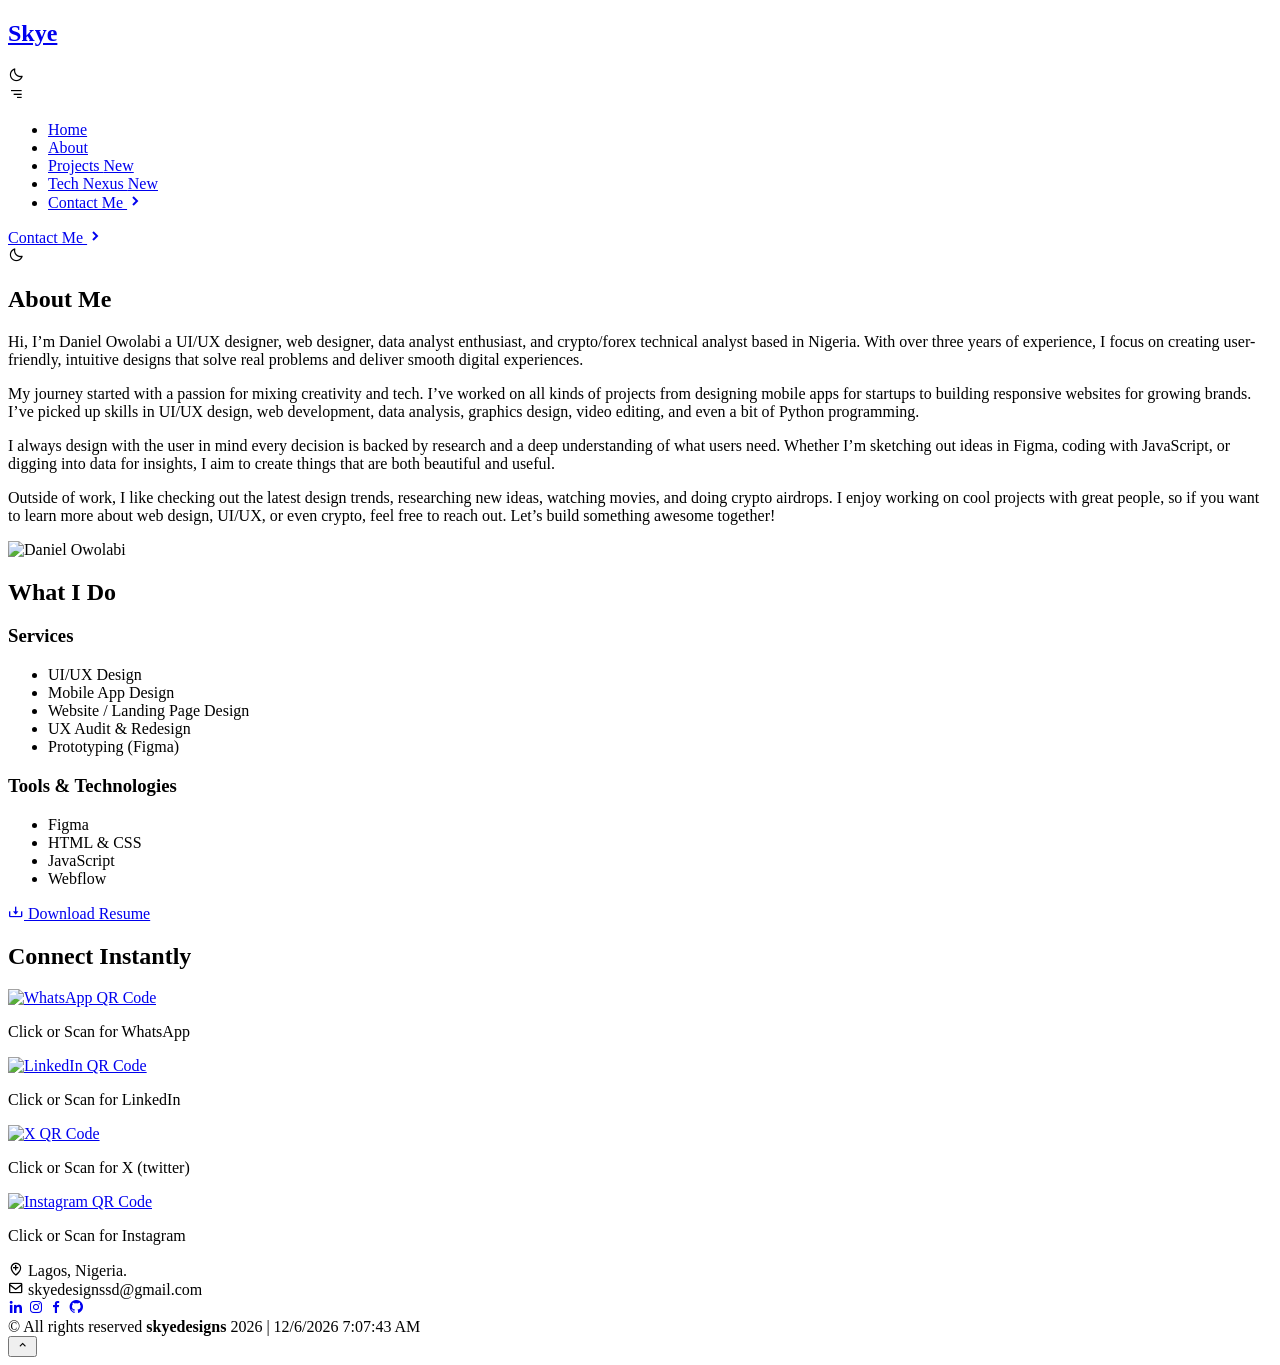
==== about.html @ fd09109d "Add files via upload" ====
<!DOCTYPE html>
<html lang="en">
    <head>
        <meta charset="UTF-8">
        <meta name="viewport" content="width=device-width, initial-scale=1.0">
        <meta name="description" content="Learn more about Daniel Owolabi, a freelance UI/UX designer and web developer based in Lagos, Nigeria.">
        <meta name="author" content="Daniel Owolabi">
        <title>About Daniel Owolabi | UI/UX Designer & Web Developer</title>
      
        <link rel="preconnect" href="https://fonts.googleapis.com">
        <link rel="preconnect" href="https://fonts.gstatic.com" crossorigin>
        <link href="https://fonts.googleapis.com/css2?family=Poppins:wght@300;400;500;600;700&display=swap" rel="stylesheet">
      
        <link href="https://unpkg.com/boxicons@2.1.4/css/boxicons.min.css" rel="stylesheet">
        <link rel="stylesheet" href="style.css">
        
        <link rel="icon" type="image/x-icon" href="skye_designs/favicon.ico">
        <link rel="apple-touch-icon" sizes="180x180" href="skye_designs/apple-touch-icon.png">
        <link rel="icon" type="image/png" sizes="32x32" href="skye_designs/favicon-32x32.png">
        <link rel="icon" type="image/png" sizes="16x16" href="skye_designs/favicon-16x16.png">
        <link rel="manifest" href="skye_designs/site.webmanifest">
      
        <script type="application/ld+json">
        {
          "@context": "https://schema.org",
          "@type": "Person",
          "name": "Daniel Owolabi",
          "jobTitle": "UI/UX Designer & Web Developer",
          "url": "https://codewithskye.github.io/about.html",
          "sameAs": [
          "https://www.linkedin.com/in/codewithskye/",
          "https://www.instagram.com/code_withskye/",
          "https://github.com/codewithskye",
          "https://www.behance.net/danielowolabi"
          ]
        }
        </script>
    </head>
      
<body>
<!-- Navigation -->
<nav class="scroll-reveal">
    <a href="index.html" class="logo"><h2>Skye</h2></a>
    <div class="menu-toggle-container">
        <div class="mode-toggle" title="Toggle Dark Mode">
            <i class='bx bx-moon' id="dark-mode-toggle"></i>
        </div>
        <div class="menu-toggle">
            <i class='bx bx-menu-alt-right' id="menu-open"></i>
            <i class='bx bx-x' id="menu-close" style="display: none;"></i>
        </div>
    </div>
    <ul class="links">
        <li><a href="index.html">Home</a></li>
        <li><a href="about.html">About</a></li>
        <li><a href="projects.html">Projects <span class="new-badge">New</span></a></li>
        <li><a href="technexus.html">Tech Nexus <span class="new-badge">New</span></a></li>            
        <li><a href="contact.html" class="btn nav-btn">Contact Me <i class='bx bxs-chevron-right'></i></a></li>
    </ul>
    <div class="nav-right">
        <a href="contact.html" class="btn nav-btn">Contact Me <i class='bx bxs-chevron-right'></i></a>
        <div class="mode-toggle" title="Toggle Dark Mode">
            <i class='bx bx-moon' id="dark-mode-toggle"></i>
        </div>
    </div>
</nav>

<!-- About Section -->
<section id="about" class="scroll-reveal">
    <div class="about-container scroll-reveal">
        <h1 class="header scroll-reveal">About Me</h1>
        <div class="about-content">
            <div class="about-info scroll-reveal">
                <p>Hi, I’m Daniel Owolabi a UI/UX designer, web designer, data analyst enthusiast, and crypto/forex technical analyst based in Nigeria. With over three years of experience, I focus on creating user-friendly, intuitive designs that solve real problems and deliver smooth digital experiences.</p>
                
                <p>My journey started with a passion for mixing creativity and tech. I’ve worked on all kinds of projects from designing mobile apps for startups to building responsive websites for growing brands. I’ve picked up skills in UI/UX design, web development, data analysis, graphics design, video editing, and even a bit of Python programming.</p>
                
                <p>I always design with the user in mind every decision is backed by research and a deep understanding of what users need. Whether I’m sketching out ideas in Figma, coding with JavaScript, or digging into data for insights, I aim to create things that are both beautiful and useful.</p>
                
                <p>Outside of work, I like checking out the latest design trends, researching new ideas, watching movies, and doing crypto airdrops. I enjoy working on cool projects with great people, so if you want to learn more about web design, UI/UX, or even crypto, feel free to reach out. Let’s build something awesome together!</p>
            </div>
            
            <img src="images/Profilepic.png" alt="Daniel Owolabi" class="about-image scroll-reveal">
        </div>
    </div>
</section>


<!-- Skills Section -->
<section id="skills" class="mobile-scroll content-section">
    <h1 class="skills-heading mobile-scroll">What I Do</h1>
    <div class="skills-content">
        
        <div class="focus-section mobile-scroll slide-left">
            <h3><span>Services</span></h3>
            <div class="focus-list">
                <ul>
                    <li>UI/UX Design</li>
                    <li>Mobile App Design</li>
                    <li>Website / Landing Page Design</li>
                    <li>UX Audit & Redesign</li>
                    <li>Prototyping (Figma)</li>
                </ul>
            </div>
        </div>

        <!-- Tools -->
        <div class="skills-progress mobile-scroll slide-right">
            <h3><span>Tools & Technologies</span></h3>
            <ul>
                <li>
                    <span>Figma</span>
                    <div class="progress-bar"><div class="progress" style="width: 95%;"></div></div>
                </li>
                <li>
                    <span>HTML & CSS</span>
                    <div class="progress-bar"><div class="progress" style="width: 90%;"></div></div>
                </li>
                <li>
                    <span>JavaScript</span>
                    <div class="progress-bar"><div class="progress" style="width: 85%;"></div></div>
                </li>
                <li>
                    <span>Webflow</span>
                    <div class="progress-bar"><div class="progress" style="width: 80%;"></div></div>
                </li>
            </ul>
        </div>

    </div>
</section>

<div class="resume-download-wrapper">
    <a href="Daniel_Owolabi_ui.pdf" class="resume-btn" download>
        <i class='bx bx-download'></i>
        Download Resume
    </a>
</div>

<!-- QR Code Section -->
<section class="qr-code-section mobile-scroll content-section">
    <h2 class="qr-header">Connect Instantly</h2>
    <div class="qr-container">
        <div class="qr-box">
            <a href="https://wa.me/+2347016794490" target="_blank" rel="noopener noreferrer">
                <img src="images/whatsapp_qr.jpg" alt="WhatsApp QR Code" class="qr-image">
            </a>
            <p class="qr-text">Click or Scan for WhatsApp</p>
        </div>
        <div class="qr-box">
            <a href="https://www.linkedin.com/in/codewithskye/" target="_blank" rel="noopener noreferrer">
                <img src="images/linkedin_qr.jpg" alt="LinkedIn QR Code" class="qr-image">
            </a>
            <p class="qr-text">Click or Scan for LinkedIn</p>
        </div>
        <div class="qr-box">
            <a href="https://x.com/codewithskye" target="_blank" rel="noopener noreferrer">
                <img src="images/x_img.webp" alt="X QR Code" class="qr-image">
            </a>
            <p class="qr-text">Click or Scan for X (twitter)</p>
        </div>
        <div class="qr-box">
            <a href="https://www.instagram.com/code.withskye/" target="_blank" rel="noopener noreferrer">
                <img src="images/instagram_qr.jpg" alt="Instagram QR Code" class="qr-image">
            </a>
            <p class="qr-text">Click or Scan for Instagram</p>
        </div>
    </div>
</section>

    <footer class="mobile-scroll content-section">
            <div class="col-left">
                <div class="col-box">
                    <span><i class='bx bx-location-plus'></i></span>
                    <span>Lagos, Nigeria.</span>
                </div>
                <div class="col-box">
                    <span><i class='bx bx-envelope'></i></span>
                    <span>skyedesignssd@gmail.com</span>
                </div>
            </div>
            <div class="col-right">
                <div class="social-icons">
                    <a href="https://www.linkedin.com/in/codewithskye/" target="_blank" rel="noopener noreferrer"><span><i class='bx bxl-linkedin'></i></span></a>
                    <a href="https://www.instagram.com/code.withskye/" target="_blank" rel="noopener noreferrer"><span><i class='bx bxl-instagram'></i></span></a>
                    <a href="https://web.facebook.com/codewithskye" target="_blank" rel="noopener noreferrer"><span><i class='bx bxl-facebook'></i></span></a>
                    <a href="https://github.com/codewithskye" target="_blank" rel="noopener noreferrer"><span><i class='bx bxl-github'></i></span></a>
                </div>
            </div>
        <div class="copyright">
            <span id="copyright-text"></span>
        </div>
        
</footer>

<!-- Skye Designs AI Customer Service Chatbot -->
<script src="https://cdn.botpress.cloud/webchat/v5.0/inject.js"></script>
<script src="https://files.bpcontent.cloud/2026/08/19/11/20260819115129-JHOZGTJA.js" defer></script>


<script>
    function downloadResume(file) {
      if(file) {
        window.location.href = file;
      }
    }
function updateDateTime() {
    const now = new Date();

    const year = now.getFullYear();
    const date = now.toLocaleDateString();
    const time = now.toLocaleTimeString();

    document.getElementById("copyright-text").innerHTML =
        `© All rights reserved <strong>skyedesigns</strong> ${year} | ${date} ${time}`;
}

updateDateTime();

setInterval(updateDateTime, 1000);

</script>
    <button id="scroll-arrow" class="scroll-arrow hidden" title="Scroll to top">
        <i class='bx bx-chevron-up'></i>
    </button>
    <script src="script.js"></script>
</body>
</html>
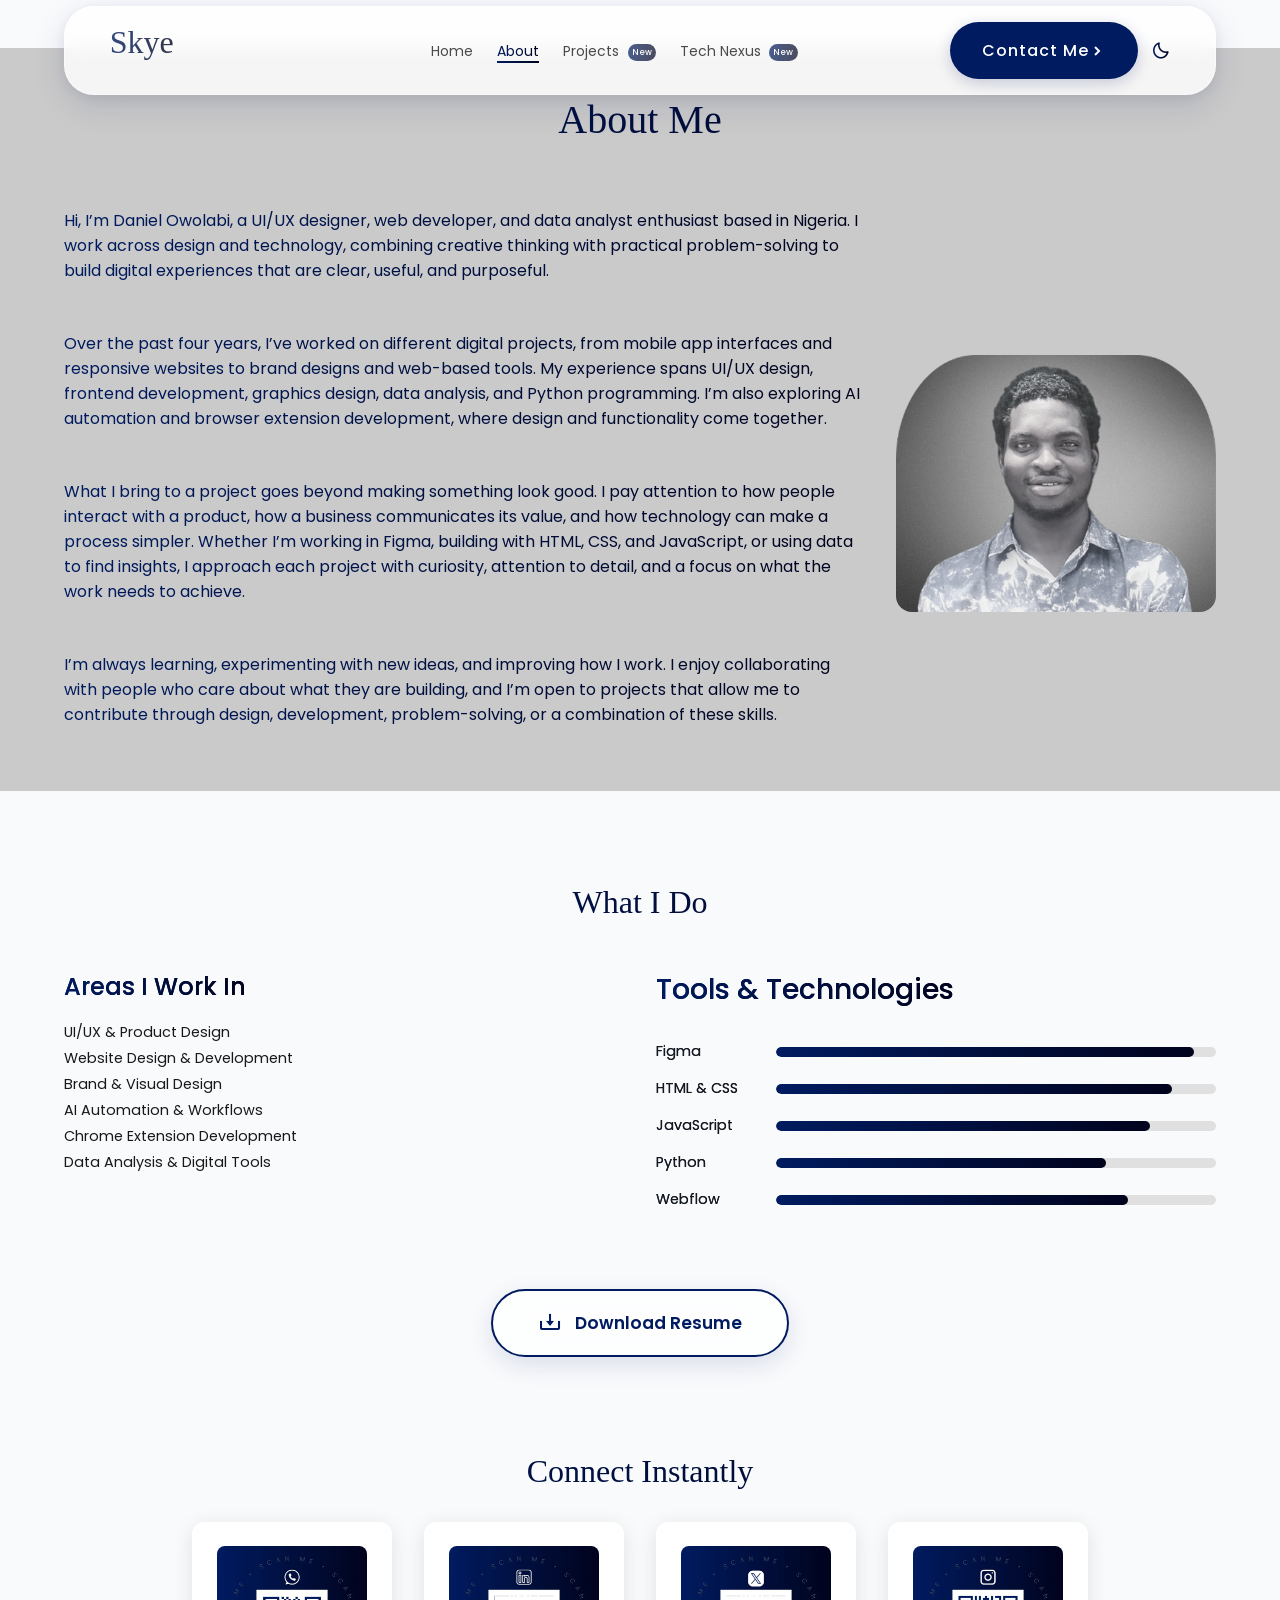
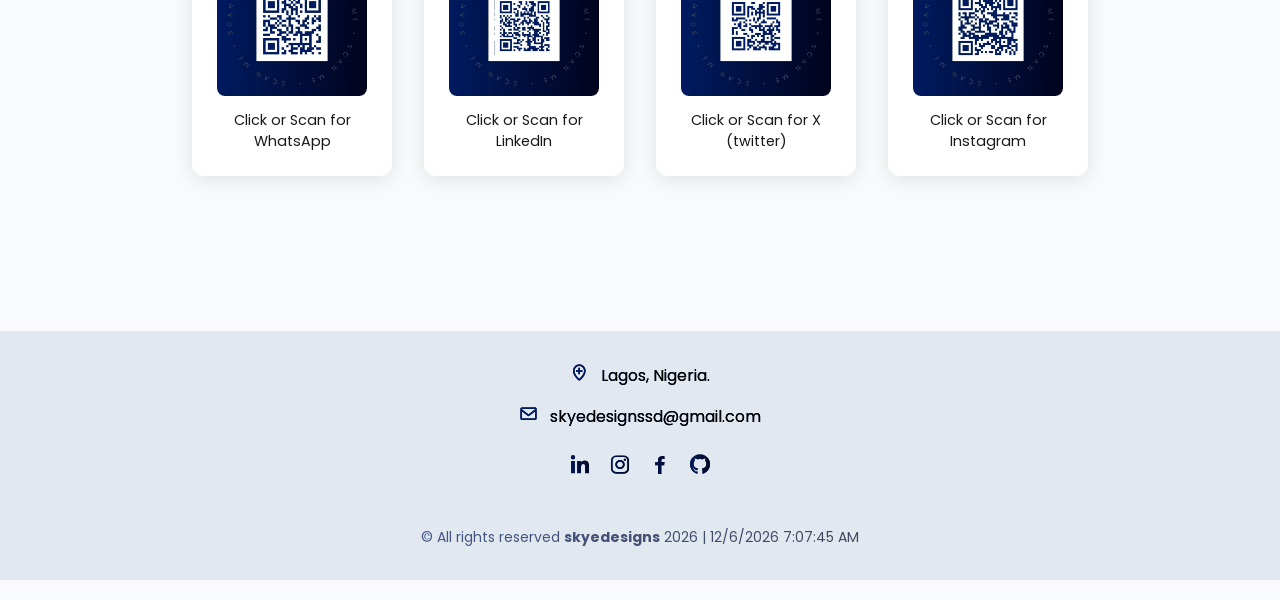
==== commit fe569ee6: "Add files via upload" ====
--- a/about.html
+++ b/about.html
@@ -71,16 +71,23 @@
         <h1 class="header scroll-reveal">About Me</h1>
         <div class="about-content">
             <div class="about-info scroll-reveal">
-                <p>Hi, I’m Daniel Owolabi a UI/UX designer, web designer, data analyst enthusiast, and crypto/forex technical analyst based in Nigeria. With over three years of experience, I focus on creating user-friendly, intuitive designs that solve real problems and deliver smooth digital experiences.</p>
-                
-                <p>My journey started with a passion for mixing creativity and tech. I’ve worked on all kinds of projects from designing mobile apps for startups to building responsive websites for growing brands. I’ve picked up skills in UI/UX design, web development, data analysis, graphics design, video editing, and even a bit of Python programming.</p>
-                
-                <p>I always design with the user in mind every decision is backed by research and a deep understanding of what users need. Whether I’m sketching out ideas in Figma, coding with JavaScript, or digging into data for insights, I aim to create things that are both beautiful and useful.</p>
-                
-                <p>Outside of work, I like checking out the latest design trends, researching new ideas, watching movies, and doing crypto airdrops. I enjoy working on cool projects with great people, so if you want to learn more about web design, UI/UX, or even crypto, feel free to reach out. Let’s build something awesome together!</p>
-            </div>
-            
-            <img src="images/Profilepic.png" alt="Daniel Owolabi" class="about-image scroll-reveal">
+                <p>
+                    Hi, I’m Daniel Owolabi, a UI/UX designer, web developer, and data analyst enthusiast based in Nigeria. I work across design and technology, combining creative thinking with practical problem-solving to build digital experiences that are clear, useful, and purposeful.
+                </p>
+                <p>
+                    Over the past four years, I’ve worked on different digital projects, from mobile app interfaces and responsive websites to brand designs and web-based tools. My experience spans UI/UX design, frontend development, graphics design, data analysis, and Python programming. I’m also exploring AI automation and browser extension development, where design and functionality come together.
+                </p>
+                <p>
+                    What I bring to a project goes beyond making something look good. I pay attention to how people interact with a product, how a business communicates its value, and how technology can make a process simpler. Whether I’m working in Figma, building with HTML, CSS, and JavaScript, or using data to find insights, I approach each project with curiosity, attention to detail, and a focus on what the work needs to achieve.
+                </p>
+                <p>
+                    I’m always learning, experimenting with new ideas, and improving how I work. I enjoy collaborating with people who care about what they are building, and I’m open to projects that allow me to contribute through design, development, problem-solving, or a combination of these skills.
+                </p>
+            </div>
+            <img
+                src="images/Profilepic.png"
+                alt="Daniel Owolabi"
+                class="about-image scroll-reveal">
         </div>
     </div>
 </section>
@@ -88,45 +95,60 @@
 
 <!-- Skills Section -->
 <section id="skills" class="mobile-scroll content-section">
-    <h1 class="skills-heading mobile-scroll">What I Do</h1>
+    <h1 class="skills-heading mobile-scroll">
+        What I Do
+    </h1>
     <div class="skills-content">
-        
+        <!-- Services -->
         <div class="focus-section mobile-scroll slide-left">
-            <h3><span>Services</span></h3>
+            <h3><span>Areas I Work In</span></h3>
             <div class="focus-list">
                 <ul>
-                    <li>UI/UX Design</li>
-                    <li>Mobile App Design</li>
-                    <li>Website / Landing Page Design</li>
-                    <li>UX Audit & Redesign</li>
-                    <li>Prototyping (Figma)</li>
+                    <li>UI/UX & Product Design</li>
+                    <li>Website Design & Development</li>
+                    <li>Brand & Visual Design</li>
+                    <li>AI Automation & Workflows</li>
+                    <li>Chrome Extension Development</li>
+                    <li>Data Analysis & Digital Tools</li>
                 </ul>
             </div>
         </div>
-
         <!-- Tools -->
         <div class="skills-progress mobile-scroll slide-right">
             <h3><span>Tools & Technologies</span></h3>
             <ul>
                 <li>
                     <span>Figma</span>
-                    <div class="progress-bar"><div class="progress" style="width: 95%;"></div></div>
+                    <div class="progress-bar">
+                        <div class="progress" style="width: 95%;"></div>
+                    </div>
                 </li>
                 <li>
                     <span>HTML & CSS</span>
-                    <div class="progress-bar"><div class="progress" style="width: 90%;"></div></div>
+                    <div class="progress-bar">
+                        <div class="progress" style="width: 90%;"></div>
+                    </div>
                 </li>
                 <li>
                     <span>JavaScript</span>
-                    <div class="progress-bar"><div class="progress" style="width: 85%;"></div></div>
+                    <div class="progress-bar">
+                        <div class="progress" style="width: 85%;"></div>
+                    </div>
+                </li>
+                <li>
+                    <span>Python</span>
+                    <div class="progress-bar">
+                        <div class="progress" style="width: 75%;"></div>
+                    </div>
                 </li>
                 <li>
                     <span>Webflow</span>
-                    <div class="progress-bar"><div class="progress" style="width: 80%;"></div></div>
+                    <div class="progress-bar">
+                        <div class="progress" style="width: 80%;"></div>
+                    </div>
                 </li>
             </ul>
         </div>
-
     </div>
 </section>
 
--- a/style.css
+++ b/style.css
@@ -0,0 +1,7297 @@
+@import url('https://fonts.googleapis.com/css2?family=Poppins:wght@300;400;500;600;700&display=swap');
+
+/* Animations */
+
+@keyframes mobileFadeIn {
+    from { 
+        opacity: 0; 
+        transform: translateY(30px) scale(0.95); 
+        filter: blur(2px);
+    }
+    to { 
+        opacity: 1; 
+        transform: translateY(0) scale(1); 
+        filter: blur(0);
+    }
+}
+
+@keyframes glowPulse {
+    0%, 100% {
+        box-shadow: 0 0 5px rgba(0, 27, 96, 0.3), 0 0 10px rgba(0, 27, 96, 0.2), 0 0 15px rgba(1, 3, 29, 0.1);
+    }
+    50% {
+        box-shadow: 0 0 20px rgba(0, 27, 96, 0.6), 0 0 30px rgba(0, 27, 96, 0.4), 0 0 40px rgba(1, 3, 29, 0.3);
+    }
+}
+
+@keyframes slideInFromLeft {
+    0% {
+        opacity: 0;
+        transform: translateX(-100px) rotateY(-20deg);
+        filter: blur(3px);
+    }
+    100% {
+        opacity: 1;
+        transform: translateX(0) rotateY(0deg);
+        filter: blur(0);
+    }
+}
+
+@keyframes slideInFromRight {
+    0% {
+        opacity: 0;
+        transform: translateX(100px) rotateY(20deg);
+        filter: blur(3px);
+    }
+    100% {
+        opacity: 1;
+        transform: translateX(0) rotateY(0deg);
+        filter: blur(0);
+    }
+}
+
+@keyframes typewriter {
+    from {
+        width: 0;
+    }
+    to {
+        width: 100%;
+    }
+}
+
+@keyframes blink {
+    0%, 50% {
+        border-color: transparent;
+    }
+    51%, 100% {
+        border-color: var(--primary-color);
+    }
+}
+
+@keyframes particleFloat {
+    0%, 100% {
+        transform: translateY(0px) rotate(0deg);
+        opacity: 0.7;
+    }
+    33% {
+        transform: translateY(-20px) rotate(120deg);
+        opacity: 1;
+    }
+    66% {
+        transform: translateY(-10px) rotate(240deg);
+        opacity: 0.8;
+    }
+}
+
+@keyframes magneticHover {
+    0% {
+        transform: scale(1) rotate(0deg);
+    }
+    50% {
+        transform: scale(1.05) rotate(2deg);
+    }
+    100% {
+        transform: scale(1.02) rotate(-1deg);
+    }
+}
+
+@keyframes liquidMorph {
+    0%, 100% {
+        border-radius: 60% 40% 30% 70% / 60% 30% 70% 40%;
+    }
+    25% {
+        border-radius: 30% 60% 70% 40% / 50% 60% 30% 60%;
+    }
+    50% {
+        border-radius: 50% 40% 60% 30% / 40% 70% 60% 50%;
+    }
+    75% {
+        border-radius: 40% 70% 50% 60% / 70% 50% 40% 30%;
+    }
+}
+
+@keyframes scaleUp {
+    from { 
+        opacity: 0; 
+        transform: scale(0.7) rotate(-2deg); 
+        filter: blur(3px);
+    }
+    50% {
+        opacity: 0.8;
+        transform: scale(1.05) rotate(1deg);
+        filter: blur(1px);
+    }
+    to { 
+        opacity: 1; 
+        transform: scale(1) rotate(0deg); 
+        filter: blur(0);
+    }
+}
+
+@keyframes marquee {
+    0% { transform: translateX(100vw); }
+    100% { transform: translateX(-100%); }
+}
+
+@keyframes profileBounce {
+    0% { transform: translateY(0) scale(1); }
+    25% { transform: translateY(-5px) scale(1.02); }
+    50% { transform: translateY(-15px) scale(1.05); }
+    75% { transform: translateY(-5px) scale(1.02); }
+    100% { transform: translateY(0) scale(1); }
+}
+
+@keyframes slideInLeft {
+    from { 
+        opacity: 0; 
+        transform: translateX(-80px) rotateY(-15deg); 
+        filter: blur(2px);
+    }
+    to { 
+        opacity: 1; 
+        transform: translateX(0) rotateY(0deg); 
+        filter: blur(0);
+    }
+}
+
+@keyframes slideInRight {
+    from { 
+        opacity: 0; 
+        transform: translateX(80px) rotateY(15deg); 
+        filter: blur(2px);
+    }
+    to { 
+        opacity: 1; 
+        transform: translateX(0) rotateY(0deg); 
+        filter: blur(0);
+    }
+}
+
+@keyframes pulse {
+    0%, 100% { 
+        transform: scale(1); 
+        box-shadow: 0 0 0 0 rgba(0, 27, 96, 0.4);
+    }
+    50% { 
+        transform: scale(1.05); 
+        box-shadow: 0 0 0 10px rgba(0, 27, 96, 0);
+    }
+}
+
+@keyframes messageFadeIn {
+    from { 
+        opacity: 0; 
+        transform: translateY(15px) scale(0.95); 
+        filter: blur(1px);
+    }
+    to { 
+        opacity: 1; 
+        transform: translateY(0) scale(1); 
+        filter: blur(0);
+    }
+}
+
+@keyframes gradientGlow {
+    0% { 
+        box-shadow: 0 0 5px rgba(0, 27, 96, 0.3), 0 0 10px rgba(0, 27, 96, 0.2), 0 0 15px rgba(1, 3, 29, 0.1); 
+    }
+    50% { 
+        box-shadow: 0 0 10px rgba(0, 27, 96, 0.5), 0 0 20px rgba(0, 27, 96, 0.3), 0 0 30px rgba(1, 3, 29, 0.2); 
+    }
+    100% { 
+        box-shadow: 0 0 5px rgba(0, 27, 96, 0.3), 0 0 10px rgba(0, 27, 96, 0.2), 0 0 15px rgba(1, 3, 29, 0.1); 
+    }
+}
+
+@keyframes darkGradientGlow {
+    0% { 
+        box-shadow: 0 0 5px rgba(255, 255, 255, 0.3), 0 0 10px rgba(255, 255, 255, 0.2), 0 0 15px rgba(211, 211, 211, 0.1); 
+    }
+    50% { 
+        box-shadow: 0 0 10px rgba(255, 255, 255, 0.5), 0 0 20px rgba(255, 255, 255, 0.3), 0 0 30px rgba(211, 211, 211, 0.2); 
+    }
+    100% { 
+        box-shadow: 0 0 5px rgba(255, 255, 255, 0.3), 0 0 10px rgba(255, 255, 255, 0.2), 0 0 15px rgba(211, 211, 211, 0.1); 
+    }
+}
+
+@keyframes bounce {
+    0%, 20%, 53%, 80%, 100% {
+        transform: translateY(0) scale(1);
+    }
+    40%, 43% {
+        transform: translateY(-8px) scale(1.02);
+    }
+    70% {
+        transform: translateY(-4px) scale(1.01);
+    }
+    90% {
+        transform: translateY(-2px) scale(1.005);
+    }
+}
+
+@keyframes buttonBounce {
+    0% { 
+        transform: translateY(0) scale(1); 
+        box-shadow: 0 2px 8px rgba(0, 27, 96, 0.2);
+    }
+    50% { 
+        transform: translateY(-6px) scale(1.03); 
+        box-shadow: 0 8px 25px rgba(0, 27, 96, 0.4);
+    }
+    100% { 
+        transform: translateY(-3px) scale(1.01); 
+        box-shadow: 0 5px 15px rgba(0, 27, 96, 0.3);
+    }
+}
+
+@keyframes popIn {
+    0% { 
+        opacity: 0; 
+        transform: scale(0.6) rotate(-10deg); 
+        filter: blur(3px);
+    }
+    50% {
+        opacity: 0.8;
+        transform: scale(1.15) rotate(5deg);
+        filter: blur(1px);
+    }
+    70% { 
+        opacity: 1; 
+        transform: scale(1.05) rotate(-2deg); 
+        filter: blur(0.5px);
+    }
+    100% { 
+        opacity: 1; 
+        transform: scale(1) rotate(0deg); 
+        filter: blur(0);
+    }
+}
+
+@keyframes fadeIn {
+    0% { 
+        opacity: 0; 
+        transform: translateY(10px);
+        filter: blur(1px);
+    }
+    100% { 
+        opacity: 1; 
+        transform: translateY(0);
+        filter: blur(0);
+    }
+}
+
+@keyframes spin {
+    0% { transform: rotate(0deg); }
+    100% { transform: rotate(360deg); }
+}
+
+@keyframes logoPulse {
+    0%, 100% { 
+        transform: scale(1); 
+        filter: brightness(1);
+    }
+    50% { 
+        transform: scale(1.08); 
+        filter: brightness(1.1);
+    }
+}
+
+@keyframes logoSpin {
+    0% { transform: rotate(0deg); }
+    100% { transform: rotate(360deg); }
+}
+
+@keyframes float {
+    0%, 100% {
+        transform: translateY(0px) rotate(0deg);
+    }
+    33% {
+        transform: translateY(-10px) rotate(1deg);
+    }
+    66% {
+        transform: translateY(-5px) rotate(-1deg);
+    }
+}
+
+@keyframes morphGlow {
+    0%, 100% {
+        border-radius: 12px;
+        box-shadow: 0 0 20px rgba(0, 27, 96, 0.3);
+    }
+    25% {
+        border-radius: 20px;
+        box-shadow: 0 0 30px rgba(0, 27, 96, 0.5);
+    }
+    50% {
+        border-radius: 8px;
+        box-shadow: 0 0 40px rgba(1, 3, 29, 0.4);
+    }
+    75% {
+        border-radius: 16px;
+        box-shadow: 0 0 25px rgba(0, 27, 96, 0.6);
+    }
+}
+
+@keyframes slideInUp {
+    from {
+        opacity: 0;
+        transform: translateY(50px) scale(0.9);
+        filter: blur(2px);
+    }
+    to {
+        opacity: 1;
+        transform: translateY(0) scale(1);
+        filter: blur(0);
+    }
+}
+
+@keyframes slideInDown {
+    from {
+        opacity: 0;
+        transform: translateY(-50px) scale(0.9);
+        filter: blur(2px);
+    }
+    to {
+        opacity: 1;
+        transform: translateY(0) scale(1);
+        filter: blur(0);
+    }
+}
+
+@keyframes zoomIn {
+    from {
+        opacity: 0;
+        transform: scale(0.3) rotate(10deg);
+        filter: blur(5px);
+    }
+    50% {
+        opacity: 0.7;
+        transform: scale(1.1) rotate(-5deg);
+        filter: blur(2px);
+    }
+    to {
+        opacity: 1;
+        transform: scale(1) rotate(0deg);
+        filter: blur(0);
+    }
+}
+
+@keyframes textGlow {
+    0%, 100% {
+        text-shadow: 0 0 5px rgba(0, 27, 96, 0.3);
+    }
+    50% {
+        text-shadow: 0 0 20px rgba(0, 27, 96, 0.6), 0 0 30px rgba(1, 3, 29, 0.4);
+    }
+}
+
+@keyframes cardHover {
+    0% {
+        transform: translateY(0) scale(1);
+        box-shadow: 0 4px 20px rgba(0, 0, 0, 0.1);
+    }
+    100% {
+        transform: translateY(-8px) scale(1.02);
+        box-shadow: 0 12px 40px rgba(0, 27, 96, 0.2);
+    }
+}
+
+@keyframes ripple {
+    0% {
+        transform: scale(0);
+        opacity: 1;
+    }
+    100% {
+        transform: scale(4);
+        opacity: 0;
+    }
+}
+
+@keyframes neonGlow {
+    0%, 100% {
+        text-shadow: 0 0 5px rgba(0, 27, 96, 0.5), 0 0 10px rgba(0, 27, 96, 0.5), 0 0 15px rgba(0, 27, 96, 0.5);
+    }
+    50% {
+        text-shadow: 0 0 10px rgba(0, 27, 96, 0.8), 0 0 20px rgba(0, 27, 96, 0.8), 0 0 30px rgba(0, 27, 96, 0.8), 0 0 40px rgba(1, 3, 29, 0.6);
+    }
+}
+
+@keyframes backgroundShift {
+    0% {
+        background-position: 0% 50%;
+    }
+    50% {
+        background-position: 100% 50%;
+    }
+    100% {
+        background-position: 0% 50%;
+    }
+}
+
+@keyframes elasticScale {
+    0% {
+        transform: scale(1);
+    }
+    30% {
+        transform: scale(1.25);
+    }
+    40% {
+        transform: scale(0.75);
+    }
+    50% {
+        transform: scale(1.15);
+    }
+    65% {
+        transform: scale(0.95);
+    }
+    75% {
+        transform: scale(1.05);
+    }
+    100% {
+        transform: scale(1);
+    }
+}
+
+/* Global Styles */
+* {
+    margin: 0;
+    padding: 0;
+    box-sizing: border-box;
+    text-decoration: none;
+    list-style: none;
+    font-family: "Poppins", sans-serif;
+    scroll-behavior: smooth;
+}
+@keyframes rotateBorder {
+    0% {
+        background-position: 0% 50%;
+    }
+    50% {
+        background-position: 100% 50%;
+    }
+    100% {
+        background-position: 0% 50%;
+    }
+}
+
+/* Scroll Behavior */
+html {
+    scroll-behavior: smooth;
+    scroll-padding-top: 80px;
+}
+
+h1, h2, h3, h4, h5, h6{
+font-family: 'Playfair Display', Georgia, Cambria, "Times New Roman", Times, serif;
+font-weight: 500;
+margin-bottom: 0.5em;
+background: var(--gradient);
+-webkit-background-clip: text;
+-webkit-text-fill-color: transparent;
+background-clip: text;
+color: transparent;
+}
+
+h1 {
+    font-size: 3rem;
+    line-height: 1.2;
+}
+
+h2 {
+    font-size: 2rem;
+}
+
+h3 {
+    font-size: 1.75rem;
+}
+
+#greetingPopup .greeting-card h2#greeting-text {
+    font-family: 'Playfair Display', Georgia, Cambria, "Times New Roman", Times, serif;
+    font-size: 1.5rem;
+    font-weight: 500;
+    color: #fff;
+    background: none !important;
+    -webkit-background-clip: initial !important;
+    -webkit-text-fill-color: initial !important;
+    background-clip: initial !important;
+}
+
+/* Dark mode: Gradient text */
+body.dark-mode #greetingPopup .greeting-card h2#greeting-text {
+    color: #001b60;
+}
+/* Loading Animation */
+.page-loader {
+    position: fixed;
+    top: 0;
+    left: 0;
+    width: 100%;
+    height: 100%;
+    background: var(--background);
+    display: flex;
+    justify-content: center;
+    align-items: center;
+    z-index: 9999;
+    opacity: 1;
+    transition: opacity 0.5s ease;
+}
+
+.page-loader.hidden {
+    opacity: 0;
+    pointer-events: none;
+}
+
+:root {
+    --background: #f8fafc;
+    --second-background: #CACACA;
+    --primary-color: #001b60;
+    --dark-color: #01031d;
+    --text-color: #000000;
+    --card-bg: #FFFFFF;
+    --gradient: linear-gradient(to right, #001b60, #01031d);
+    --footer-bg: #e2e8f0; 
+}
+
+body.dark-mode {
+    --background: #1A1A1A;
+    --second-background: #333333;
+    --text-color: #FFFFFF;
+    --card-bg: #2A2A2A;
+    --gradient: linear-gradient(to right, #FFFFFF, #D3D3D3);
+    --footer-bg: #2d3748; 
+}
+body {
+    background-color: var(--background);
+    color: var(--text-color);
+    min-height: 100vh;
+    transition: background-color 0.3s ease, color 0.3s ease;
+    animation: fadeIn 0.8s ease-out;
+}
+body.menu-open {
+    overflow: hidden;
+    /* touch-action: none; */
+}
+
+body.menu-open input,
+body.menu-open textarea,
+body.menu-open select {
+    pointer-events: auto;
+    touch-action: auto;
+}
+
+/* Gradient Text */
+span, .about-info p, .skills ul, .author-info h3, .cta-heading, .marquee, .faq-intro, .contact-intro {
+    background: var(--gradient);
+    background-clip: text;
+    -webkit-background-clip: text;
+    color: transparent;
+}
+
+section.mobile-scroll,
+div.mobile-scroll:not(.greeting-popup):not(.greeting-card) {
+    opacity: 0;
+    transform: translateY(20px);
+    transition: opacity 0.6s cubic-bezier(0.4, 0, 0.2, 1), transform 0.6s cubic-bezier(0.4, 0, 0.2, 1);
+}
+
+section.mobile-scroll.visible,
+div.mobile-scroll.visible:not(.greeting-popup):not(.greeting-card) {
+    opacity: 1;
+    transform: translateY(0);
+    animation: slideInUp 0.8s ease-out;
+}
+
+.mobile-scroll:nth-child(1) { transition-delay: 0.1s; }
+.mobile-scroll:nth-child(2) { transition-delay: 0.2s; }
+.mobile-scroll:nth-child(3) { transition-delay: 0.3s; }
+.mobile-scroll:nth-child(4) { transition-delay: 0.4s; }
+.mobile-scroll:nth-child(5) { transition-delay: 0.5s; }
+
+/* Greeting Popup */
+.greeting-popup {
+    position: fixed;
+    top: 0;
+    left: 0;
+    width: 100%;
+    height: 100%;
+    background: rgba(0, 0, 0, 0.7); 
+    display: flex;
+    justify-content: center;
+    align-items: center;
+    z-index: 2000;
+    opacity: 0;
+    visibility: hidden;
+    transition: opacity 0.3s ease, visibility 0.3s ease; 
+}
+
+.greeting-popup.visible {
+    opacity: 1;
+    visibility: visible;
+}
+
+.greeting-card {
+    position: relative;
+    background: linear-gradient(to right, #001b60, #01031d);
+    backdrop-filter: blur(30px);
+    border-radius: 12px; 
+    padding: 2em; 
+    max-width: 500px; 
+    width: 90%;
+    text-align: center;
+    box-shadow: 0 8px 32px rgba(0, 0, 0, 0.2);
+    color: #ffffff; 
+    display: flex; 
+    flex-direction: column; 
+    gap: 1em; 
+    animation: scaleUp 0.5s ease-out;
+}
+
+body.dark-mode .greeting-card {
+    background: linear-gradient(to right, #FFFFFF, #D3D3D3); 
+    color: #01031d; 
+}
+
+.greeting-card h2 {
+    font-size: 1.3em; 
+    font-weight: 500;
+    margin-bottom: 0.4em; 
+}
+
+.greeting-card p {
+    font-size: 0.75em; 
+    line-height: 1.5; 
+    opacity: 0.9;
+    margin-bottom: 0.6em; 
+}
+
+.greeting-card #greeting-message {
+    font-size: 0.75em; 
+    line-height: 2; 
+    opacity: 0.9;
+    margin-bottom: 0.8em; 
+    animation: messageFadeIn 0.5s ease-out forwards;
+}
+
+.greeting-card #greeting-message.hidden {
+    display: none; 
+}
+
+.greeting-card #closePopup {
+    position: absolute;
+    top: 10px; 
+    right: 10px; 
+    font-size: 1.5em; 
+    color: #ffffff; 
+    cursor: pointer;
+    transition: transform 0.3s ease;
+}
+
+
+body.dark-mode .greeting-card #closePopup {
+    color: #01031d; 
+}
+
+.greeting-card #closePopup:hover {
+    transform: rotate(90deg);
+}
+
+.greeting-card #user-name-display {
+    color: #ffffff;
+    background: none !important;
+    -webkit-background-clip: initial !important;
+    -webkit-text-fill-color: initial !important;
+    font-weight: 500;
+    padding: 0 3px; 
+    border-radius: 3px;
+    display: inline-block;
+}
+
+body.dark-mode .greeting-card #user-name-display {
+    color: #01031d; 
+}
+
+/* Navigation */
+nav {
+    position: fixed;
+    top: 6px;
+    width: 90%;
+    max-width: 1200px; 
+    left: 0;
+    right: 0;
+    margin: 0 auto; 
+    padding: 0.95em 2.8em;
+    display: flex;
+    justify-content: space-between;
+    align-items: center;
+    background-color: rgba(255, 255, 255, 0.8);
+    backdrop-filter: blur(10px);
+    -webkit-backdrop-filter: blur(22px);
+
+    border-radius: 30px;
+    border: 1px solid rgba(255, 255, 255, 0.45);
+    box-shadow: 0 10px 35px rgba(0, 27, 96, 0.12),
+                0 4px 15px rgba(0, 0, 0, 0.07);
+
+    z-index: 1000;
+}
+
+nav a,
+nav .btn, button, .btn,
+input[type="submit"],
+label,
+.select {
+    cursor: pointer;
+}
+nav.hidden {
+    transform: translateY(-100%);
+}
+
+body.dark-mode nav {
+    background-color: var(--card-bg);
+}
+
+.logo {
+    font-size: clamp(1.5em, 5vw, 2em);
+    font-weight: 400;
+    color: var(--text-color);
+    opacity: 0.8;
+    transition: opacity 0.3s ease, color 0.3s ease;
+}
+
+body.dark-mode .logo {
+    background: var(--gradient);
+    background-clip: text;
+    -webkit-background-clip: text;
+    color: transparent;
+}
+
+.logo:hover {
+    opacity: 1;
+    background: var(--gradient);
+    background-clip: text;
+    -webkit-background-clip: text;
+    color: transparent;
+}
+
+/* LOGO IMG */
+.site-logo {
+    display: flex;
+    align-items: center;
+    justify-content: center;
+    text-decoration: none;
+    transition: transform 0.35s ease;
+    flex-shrink: 0;
+}
+
+.site-logo img {
+    width: 150px;
+    height: auto;
+    display: block;
+    object-fit: contain;
+    transition: transform 0.35s ease;
+    border-radius: 50px;
+}
+
+.site-logo:hover img {
+    transform: scale(1.08);
+}
+
+.site-logo:active img {
+    transform: scale(0.98);
+}
+@media (max-width: 992px) {
+
+    .site-logo img {
+        width: 130px;
+    }
+
+}
+@media (max-width: 768px) {
+
+    .site-logo img {
+        width: 115px;
+    }
+
+}
+@media (max-width: 480px) {
+
+    .site-logo img {
+        width: 100px;
+    }
+
+}
+
+.site-logo img {
+    transition:
+        transform 0.4s cubic-bezier(0.22, 1, 0.36, 1),
+        filter 0.4s ease;
+}
+
+.site-logo:hover img {
+    transform: scale(1.08) translateY(-2px);
+}
+
+nav ul {
+    display: flex;
+    gap: 1.5em;
+}
+
+nav ul a {
+    color: var(--text-color);
+    opacity: 0.7;
+    font-size: 0.875em;
+    position: relative;
+    transition: all 0.3s ease;
+}
+
+body.dark-mode nav ul a {
+    background: var(--gradient);
+    background-clip: text;
+    -webkit-background-clip: text;
+    color: transparent;
+}
+
+nav ul a:hover {
+    opacity: 1;
+    background: linear-gradient(135deg, #0056b3, var(--primary-color));
+    background-clip: text;
+    -webkit-background-clip: text;
+    animation: magneticHover 0.6s ease-out, elasticScale 0.8s ease-out;
+}
+
+nav ul a.active {
+    opacity: 1;
+    background: var(--gradient);
+    background-clip: text;
+    -webkit-background-clip: text;
+    color: transparent;
+}
+
+nav ul a::after {
+    content: '';
+    position: absolute;
+    left: 0;
+    right: 0;
+    bottom: -2px;
+    height: 2px;
+    background: transparent;
+    transition: background 0.3s ease;
+}
+
+nav ul a:hover::after,
+nav ul a.active::after {
+    background: var(--gradient);
+}
+
+.nav-right {
+    display: flex;
+    align-items: center;
+    gap: 0.8em;
+}
+
+.btn.nav-btn {
+    padding: clamp(0.8em, 2vw, 1em) clamp(1.5em, 3vw, 2em);
+    border-radius: 50px;
+    border: none;
+    font-size: clamp(0.9em, 3vw, 1em);
+    font-weight: 500;
+    letter-spacing: 1px;
+    background: linear-gradient(135deg, var(--primary-color), #001b60);
+    color: white;
+    cursor: pointer;
+    transition: all 0.4s cubic-bezier(0.4, 0, 0.2, 1);
+    display: inline-flex;
+    align-items: center;
+    justify-content: center;
+    text-align: center;
+    position: relative;
+    outline: none;
+    touch-action: manipulation;
+    box-shadow: 0 4px 15px rgba(0, 27, 96, 0.2);
+    backdrop-filter: blur(10px);
+    overflow: hidden;
+    font-family: 'Poppins', sans-serif;
+    animation: glowPulse 3s ease-in-out infinite;
+}
+
+body.dark-mode .btn.nav-btn {
+    border: 1px solid #FFFFFF;
+    color: #FFFFFF;
+    animation: darkGradientGlow 2s ease-in-out infinite;
+}
+
+.btn.nav-btn:hover {
+    background: linear-gradient(135deg, #0056b3, var(--primary-color));
+    color: white;
+    box-shadow: 0 8px 25px rgba(0, 27, 96, 0.4), 0 0 0 3px rgba(0, 27, 96, 0.1);
+    transform: translateY(-3px) scale(1.05);
+    animation: magneticHover 0.6s ease-out, elasticScale 0.8s ease-out;
+}
+
+body.dark-mode .btn.nav-btn:hover {
+    background: linear-gradient(to right, rgba(255, 255, 255, 0.7), rgba(211, 211, 211, 0.7));
+    color: #01031d;
+    animation: none;
+}
+
+.btn.nav-btn:focus {
+    outline: 3px solid var(--primary-color);
+    outline-offset: 2px;
+}
+
+body.dark-mode .btn.nav-btn:focus {
+    outline: 3px solid #FFFFFF;
+}
+
+.mode-toggle {
+    display: flex;
+    align-items: center;
+    cursor: pointer;
+}
+
+.mode-toggle i {
+    font-size: 1.2em;
+    background: var(--gradient);
+    -webkit-background-clip: text;
+    color: transparent;
+    transition: transform 0.3s ease;
+}
+
+.mode-toggle:hover i {
+    background: var(--gradient);
+    -webkit-background-clip: text;
+    color: #01031d;
+    transform: scale(1.1);
+}
+
+.menu-toggle-container {
+    display: flex;
+    align-items: center;
+    gap: 0.5em;
+}
+
+.btn {
+    padding: clamp(0.8em, 2vw, 1em) clamp(1.5em, 3vw, 2em);
+    border-radius: 50px;
+    border: none;
+    font-size: clamp(0.9em, 3vw, 1em);
+    font-weight: 500;
+    letter-spacing: 1px;
+    background: linear-gradient(135deg, var(--primary-color), #001b60);
+    color: white;
+    cursor: pointer;
+    transition: all 0.4s cubic-bezier(0.4, 0, 0.2, 1);
+    display: inline-flex;
+    align-items: center;
+    justify-content: center;
+    text-align: center;
+    position: relative;
+    outline: none;
+    touch-action: manipulation;
+    box-shadow: 0 4px 15px rgba(0, 27, 96, 0.2);
+    backdrop-filter: blur(10px);
+    overflow: hidden;
+    font-family: 'Poppins', sans-serif;
+    animation: glowPulse 3s ease-in-out infinite;
+}
+
+.btn::before {
+    content: '';
+    position: absolute;
+    top: 0;
+    left: -100%;
+    width: 100%;
+    height: 100%;
+    background: linear-gradient(90deg, transparent, rgba(255, 255, 255, 0.3), transparent);
+    transition: left 0.6s ease;
+}
+
+.btn:hover::before {
+    left: 100%;
+}
+
+.btn:hover {
+    background: linear-gradient(135deg, #0056b3, var(--primary-color));
+    color: white;
+    box-shadow: 0 8px 25px rgba(0, 27, 96, 0.4), 0 0 0 3px rgba(0, 27, 96, 0.1);
+    transform: translateY(-3px) scale(1.05);
+    animation: magneticHover 0.6s ease-out, elasticScale 0.8s ease-out;
+}
+
+.btn:active {
+    transform: translateY(-1px) scale(1.02);
+    box-shadow: 0 4px 15px rgba(0, 27, 96, 0.3);
+}
+
+body.dark-mode .btn {
+    background: linear-gradient(135deg, #333333, #555555);
+    box-shadow: 0 4px 15px rgba(0, 0, 0, 0.3);
+}
+
+body.dark-mode .btn:hover {
+    background: linear-gradient(135deg, #FFFFFF, #D3D3D3);
+    color: #01031d;
+    box-shadow: 0 8px 25px rgba(255, 255, 255, 0.4), 0 0 0 3px rgba(255, 255, 255, 0.1);
+    transform: translateY(-3px) scale(1.05);
+    animation: magneticHover 0.6s ease-out, elasticScale 0.8s ease-out;
+}
+
+.btn.outline {
+    background: transparent;
+    color: var(--primary-color);
+    border: none; 
+    box-shadow: inset 0 0 0 2px var(--primary-color); 
+    outline: none; 
+}
+
+body.dark-mode .btn.outline {
+    background: transparent;
+    color: #FFFFFF;
+    box-shadow: inset 0 0 0 2px #FFFFFF; 
+}
+
+.btn.outline:hover {
+    background: var(--gradient);
+    color: white;
+    box-shadow: 0 4px 12px rgba(0, 27, 96, 0.3);
+    transform: translateY(-2px);
+    animation: buttonBounce 0.4s ease-out;
+}
+
+body.dark-mode .btn.outline:hover {
+    background: linear-gradient(to right, #FFFFFF, #D3D3D3);
+    color: #01031d;
+    box-shadow: 0 4px 12px rgba(255, 255, 255, 0.3);
+    transform: translateY(-2px);
+    animation: buttonBounce 0.4s ease-out;
+}
+
+/* Updated focus styles */
+.btn:focus {
+    outline: none; 
+    box-shadow: 0 4px 12px rgba(0, 27, 96, 0.3); 
+}
+
+body.dark-mode .btn:focus {
+    box-shadow: 0 4px 12px rgba(255, 255, 255, 0.3); 
+}
+
+.btn.outline:focus {
+    outline: none;
+    box-shadow: 0 4px 12px rgba(0, 27, 96, 0.3);
+}
+
+body.dark-mode .btn.outline:focus {
+    box-shadow: 0 4px 12px rgba(255, 255, 255, 0.3);
+}
+.menu-toggle {
+    display: none;
+}
+
+#menu-open, #menu-close {
+    font-size: 2em;
+    color: #333333;
+    transition: opacity 0.3s ease;
+}
+
+body.dark-mode #menu-open, body.dark-mode #menu-close {
+    background: var(--gradient);
+    -webkit-background-clip: text;
+    color: transparent;
+}
+
+/* Section Styling */
+section {
+    padding: 2em 5%;
+    margin-top: 3em;
+    min-height: 50vh;
+    margin-bottom: 3em;
+}
+
+.content-section {
+    margin-top: 60px;
+    margin-bottom: 20px;
+}
+
+/* HERO SECTION */
+
+.hero-section {
+    padding: 9rem 5% 5rem;
+    background: var(--background);
+    overflow: hidden;
+}
+
+.hero-container {
+    max-width: 1400px;
+    margin: 0 auto;
+
+    display: grid;
+    grid-template-columns: 1fr 1.1fr;
+    gap: 4rem;
+
+    align-items: center;
+}
+
+.hero-text {
+    display: flex;
+    flex-direction: column;
+    gap: 1.25rem;
+}
+
+.hero-tag {
+    display: inline-flex;
+    width: fit-content;
+
+    padding: 0.65rem 1rem;
+
+    border-radius: 999px;
+
+    background: rgba(0, 102, 255, 0.08);
+
+    color: var(--primary-color);
+
+    font-size: 0.85rem;
+    font-weight: 600;
+}
+
+.hero-text h1 {
+    margin: 0;
+
+    font-size: clamp(2.8rem, 6vw, 4.5rem);
+
+    line-height: 1.05;
+    font-weight: 700;
+}
+
+.hero-subtitle {
+    margin: 0;
+
+    font-size: clamp(1.1rem, 2vw, 1.7rem);
+
+    line-height: 1.4;
+
+    opacity: 0.9;
+    font-weight: 500;
+}
+
+.hero-description {
+    max-width: 550px;
+
+    font-size: 1rem;
+    line-height: 1.8;
+
+    opacity: 0.8;
+}
+
+.hero-ctas {
+    display: flex;
+    gap: 1rem;
+    margin-top: 0.5rem;
+}
+
+.hero-ctas .btn {
+    display: inline-flex;
+    align-items: center;
+    justify-content: center;
+
+    padding: 0.95rem 1.8rem;
+
+    border-radius: 50px;
+
+    text-decoration: none;
+
+    transition: all 0.3s ease;
+}
+
+.btn-primary {
+    background: var(--primary-color);
+    color: #fff !important;
+}
+
+.btn-primary:hover {
+    transform: translateY(-2px);
+}
+
+.btn-outlinee {
+    border: 2px solid var(--primary-color);
+    color: var(--primary-color);
+}
+
+.btn-outlinee:hover {
+    transform: translateY(-2px);
+}
+
+.hero-video {
+    border-radius: 24px;
+    overflow: hidden;
+
+    box-shadow: 0 20px 50px rgba(0,0,0,0.12);
+
+    opacity: 0;
+    transform: translateX(20px);
+
+    animation: fadeRight 1s ease forwards 0.3s;
+}
+
+.hero-video video {
+    width: 100%;
+    display: block;
+    object-fit: cover;
+}
+
+.hero-tag,
+.hero-text h1,
+.hero-subtitle,
+.hero-description,
+.hero-ctas {
+    opacity: 0;
+    transform: translateX(-15px);
+
+    animation: fadeLeft 0.9s ease forwards;
+}
+
+.hero-text h1 {
+    animation-delay: 0.1s;
+}
+
+.hero-subtitle {
+    animation-delay: 0.2s;
+}
+
+.hero-description {
+    animation-delay: 0.3s;
+}
+
+.hero-ctas {
+    animation-delay: 0.4s;
+}
+
+@keyframes fadeLeft {
+    from {
+        opacity: 0;
+        transform: translateX(-15px);
+    }
+
+    to {
+        opacity: 1;
+        transform: translateX(0);
+    }
+}
+
+@keyframes fadeRight {
+    from {
+        opacity: 0;
+        transform: translateX(20px);
+    }
+
+    to {
+        opacity: 1;
+        transform: translateX(0);
+    }
+}
+
+.marquee-container {
+    margin-top: 4rem;
+    overflow: hidden;
+}
+
+.marquee {
+    white-space: nowrap;
+    animation: marquee 20s linear infinite;
+}
+
+@keyframes marquee {
+    from {
+        transform: translateX(100%);
+    }
+
+    to {
+        transform: translateX(-100%);
+    }
+}
+
+@media (max-width: 992px) {
+
+    .hero-section {
+        margin-top: 90px;
+        padding: 4rem 5% 4rem;
+    }
+
+    .hero-container {
+        grid-template-columns: 1fr;
+        gap: 2.5rem;
+    }
+
+    .hero-text {
+        align-items: flex-start;
+        text-align: left;
+    }
+
+    .hero-text h1 {
+        font-size: 3rem;
+    }
+
+    .hero-subtitle {
+        font-size: 1.25rem;
+    }
+
+    .hero-description {
+        max-width: 100%;
+        font-size: 1rem;
+    }
+
+    .hero-ctas {
+        justify-content: flex-start;
+    }
+
+    .hero-video {
+        width: 100%;
+        max-width: 100%;
+    }
+}
+
+@media (max-width: 768px) {
+
+    .hero-section {
+        margin-top: 60px !important;
+        padding: 2rem 6% 4rem;
+    }
+
+    .hero-container {
+        gap: 2rem;
+    }
+
+
+    .hero-tag {
+        font-size: 0.8rem;
+        padding: 0.55rem 0.9rem;
+    }
+
+    .hero-text {
+        align-items: flex-start;
+        text-align: left;
+        gap: 1rem;
+    }
+
+    .hero-text h1 {
+        font-size: 2.4rem;
+        line-height: 1.1;
+    }
+
+    .hero-subtitle {
+        font-size: 1rem;
+        line-height: 1.4;
+    }
+
+    .hero-description {
+        font-size: 0.95rem;
+        line-height: 1.7;
+        max-width: 100%;
+    }
+
+    .hero-ctas {
+        display: flex;
+        flex-direction: row;
+        justify-content: flex-start;
+        align-items: center;
+        gap: 0.75rem;
+        flex-wrap: nowrap;
+    }
+
+    .hero-ctas .btn {
+        width: auto;
+        min-width: auto;
+        padding: 0.85rem 1.2rem;
+        font-size: 0.9rem;
+    }
+
+    .hero-video {
+        border-radius: 20px;
+    }
+}
+
+
+@media (max-width: 480px) {
+
+    .hero-section {
+        margin-top: 60px !important;
+        padding: 1rem 6% 3rem;
+    }
+
+    .hero-text h1 {
+        font-size: 2rem;
+    }
+
+    .hero-subtitle {
+        font-size: 0.95rem;
+    }
+
+    .hero-description {
+        font-size: 0.9rem;
+    }
+
+    .hero-ctas {
+        gap: 0.6rem;
+    }
+
+    .hero-ctas .btn {
+        padding: 0.8rem 1rem;
+        font-size: 0.85rem;
+    }
+
+    .hero-video {
+        border-radius: 16px;
+    }
+
+    .marquee {
+        font-size: 0.8rem;
+    }
+}
+
+.info-box {
+    max-width: 600px;
+    display: flex;
+    flex-direction: column;
+    gap: 0.4em;
+}
+
+.info-box h1 {
+    font-size: clamp(2em, 8vw, 3em);
+    font-weight: 500;
+}
+
+.info-box h3 {
+    font-size: clamp(1em, 4vw, 1.2em);
+    font-weight: 300;
+}
+
+.info-box p {
+    opacity: 0.7;
+}
+
+.btn-box {
+    display: flex;
+    flex-wrap: wrap;
+    justify-content: center;
+    gap: 1em;
+}
+
+.btn-box .btn:nth-child(1) {
+    background: var(--primary-color);
+    color: var(--background);
+    border: 1px solid var(--dark-color);
+}
+
+body.dark-mode .btn-box .btn:nth-child(1) {
+    background: #333333;
+    color: #FFFFFF;
+    border: 1px solid #FFFFFF;
+}
+
+.btn-box .btn:nth-child(1):hover {
+    background: var(--gradient);
+    color: white;
+}
+
+body.dark-mode .btn-box .btn:nth-child(1):hover {
+    background: #001b60;
+}
+
+.btn-box .btn:nth-child(2) {
+    background: transparent;
+    color: var(--primary-color);
+    border: 2px solid var(--primary-color);
+}
+
+body.dark-mode .btn-box .btn:nth-child(2) {
+    background: transparent;
+    color: #FFFFFF;
+    border: 2px solid #FFFFFF;
+}
+
+.btn-box .btn:nth-child(2):hover {
+    background: var(--gradient);
+    color: white;
+}
+
+body.dark-mode .btn-box .btn:nth-child(2):hover {
+    background: #001b60;
+}
+
+/* About Section */
+#about {
+    background-color: var(--second-background);
+    padding: 3em 5% 2em 5%;
+    min-height: 50vh;
+}
+
+.about-container {
+    display: flex;
+    flex-direction: column;
+    gap: 1.5em;
+    max-width: 1200px;
+    margin: 0 auto;
+}
+
+.about-content {
+    display: flex;
+    flex-direction: row;
+    gap: 2em;
+    align-items: center;
+}
+
+.about-info {
+    flex: 1;
+    display: flex;
+    flex-direction: column;
+    gap: 1em;
+    text-align: left;
+}
+.about-info p {
+    margin-bottom: 2em;
+}
+
+.about-info h1 {
+    font-size: clamp(1.5em, 6vw, 2em);
+    font-weight: 500;
+}
+
+.about-image {
+    flex: 0 0 320px;
+    width: 100%;
+    max-width: 320px;
+    height: auto;
+    border-radius: 1em;
+    object-fit: cover;
+}
+
+.continue-reading {
+    display: inline-flex;
+    align-items: center;
+    gap: 0.3em;
+    color: var(--primary-color);
+    font-size: 0.9em;
+    font-weight: 400;
+    transition: color 0.3s ease;
+    animation: pulse 3s ease-in-out infinite;
+    border-radius: 20px;
+    cursor: pointer;
+    width: fit-content;
+    max-width: 100%;
+}
+
+body.dark-mode .continue-reading {
+    color: #FFFFFF;
+}
+
+.continue-reading i {
+    background: var(--gradient);
+    -webkit-background-clip: text;
+    color: transparent;
+}
+
+.continue-reading:hover {
+    color: var(--dark-color);
+}
+
+body.dark-mode .continue-reading:hover {
+    color: #D3D3D3;
+}
+
+/* ====================== DOWNLOAD RESUME BUTTON ====================== */
+.resume-download-wrapper {
+    max-width: 1200px;
+    margin: 0 auto;
+    padding: 0 5%;
+    text-align: center;
+    margin-top: -2em; 
+    margin-bottom: 4em;
+}
+
+.resume-btn {
+    display: inline-flex;
+    align-items: center;
+    gap: 0.8em;
+    padding: 1.1em 2.6em;
+    background: rgba(255, 255, 255, 0.75);
+    backdrop-filter: blur(20px);
+    -webkit-backdrop-filter: blur(20px);
+    border: 2px solid var(--primary-color);
+    border-radius: 50px;
+    color: var(--primary-color);
+    font-size: 1.08em;
+    font-weight: 600;
+    text-decoration: none;
+    box-shadow: 0 8px 25px rgba(0, 27, 96, 0.12);
+    transition: all 0.4s cubic-bezier(0.4, 0, 0.2, 1);
+    white-space: nowrap;
+}
+
+body.dark-mode .resume-btn {
+    background: rgba(42, 42, 42, 0.75);
+    border: 2px solid var(--primary-color);
+    color: #fff;
+    box-shadow: 0 8px 25px rgba(0, 0, 0, 0.35);
+}
+
+.resume-btn:hover {
+    transform: translateY(-4px);
+    box-shadow: 0 15px 35px rgba(0, 27, 96, 0.18);
+    border-color: #0056b3;
+    background: rgba(255, 255, 255, 0.9);
+}
+
+body.dark-mode .resume-btn:hover {
+    background: rgba(255, 255, 255, 0.15);
+}
+
+.resume-btn i {
+    font-size: 1.4em;
+}
+
+@media (max-width: 768px) {
+    .resume-download-wrapper {
+        margin-top: -1em;
+        margin-bottom: 3em;
+        padding: 0 5%;
+    }
+
+    .resume-btn {
+        padding: 1em 2.2em;
+        font-size: 1.05em;
+        width: 100%;
+        max-width: 320px;
+        justify-content: center;
+    }
+}
+
+@media (max-width: 480px) {
+    .resume-btn {
+        padding: 0.95em 2em;
+    }
+}
+
+/* Skills Section */
+.skills {
+    display: flex;
+    flex-direction: column;
+    align-items: center;
+    width: 100%;
+    max-width: 1200px;
+    margin: 0 auto;
+    padding: 2em 0;
+}
+
+.skills-heading {
+    font-size: clamp(1.5em, 6vw, 2em);
+    font-weight: 500;
+    text-align: center;
+    margin-bottom: 1.5em;
+}
+
+.skills-content {
+    display: flex;
+    justify-content: center;
+    gap: 2em;
+    width: 100%;
+}
+
+.focus-section, .skills-progress {
+    flex: 1;
+    display: flex;
+    flex-direction: column;
+    gap: 1em;
+}
+
+.focus-section {
+    align-items: flex-start;
+}
+
+.focus-section h3 {
+    font-size: clamp(1.2em, 4vw, 1.5em);
+    font-weight: 500;
+    text-align: left;
+    margin: 0;
+}
+
+.focus-list ul {
+    list-style: none;
+    padding: 0;
+    margin: 0;
+}
+
+.focus-list ul li {
+    font-size: 0.9em;
+    line-height: 1.8;
+    color: var(--text-color);
+    opacity: 0.9;
+    text-align: left;
+}
+
+.skills-progress ul {
+    list-style: none;
+    padding: 0;
+    margin: 0;
+}
+
+.skills-progress ul li {
+    display: flex;
+    justify-content: space-between;
+    align-items: center;
+    margin-bottom: 1em;
+}
+
+.skills-progress ul li span {
+    font-size: 0.9em;
+    color: var(--text-color);
+    opacity: 0.9;
+    flex: 0 0 120px;
+}
+
+.progress-bar {
+    flex: 1;
+    height: 10px;
+    max-width: 100%;
+    background-color: #e0e0e0;
+    border-radius: 5px;
+    overflow: hidden;
+}
+
+.progress {
+    height: 100%;
+    background: var(--gradient);
+    border-radius: 5px;
+    transition: width 1s ease-in-out;
+}
+
+.slide-left {
+    opacity: 0;
+    transform: translateX(-100px);
+}
+
+.slide-right {
+    opacity: 0;
+    transform: translateX(100px);
+}
+
+.slide-left.visible {
+    animation: slideInLeft 0.8s ease forwards;
+}
+
+.slide-right.visible {
+    animation: slideInRight 0.8s ease forwards;
+}
+
+
+/* Projects Section */
+#projects {
+    background-color: var(--background);
+    padding: 3em 5% 2em 5%;
+}
+
+.projects-header {
+    display: flex;
+    justify-content: space-between;
+    align-items: center;
+    margin-bottom: 1em;
+}
+
+.header {
+    text-align: center;
+    font-size: clamp(2em, 6vw, 2.5em);
+    font-weight: 500;
+    margin-bottom: 1em;
+}
+
+.projects-container {
+    display: grid;
+    grid-template-columns: repeat(auto-fit, minmax(clamp(250px, 80vw, 280px), 1fr));
+    gap: clamp(12px, 3vw, 16px);
+    max-width: 1200px;
+    margin: 0 auto;
+    padding: 0 1em; 
+    box-sizing: border-box;
+}
+.project-card {
+    max-width: 100%;
+    box-sizing: border-box;
+}
+
+.box, .project-card {
+    border: 2px solid #313131;
+    border-radius: 12px;
+    padding: 1.5em;
+    display: flex;
+    flex-direction: column;
+    gap: 1em;
+    cursor: pointer;
+    transition: transform 0.3s ease-in-out, border-image 0.3s ease-in-out, box-shadow 0.3s ease-in-out;
+    background-color: var(--card-bg);
+    box-shadow: 0 4px 20px rgba(0, 0, 0, 0.1);
+}
+
+.box:hover, .project-card:hover {
+    transform: scale(1.02);
+    border-image: var(--gradient) 1;
+    box-shadow: 0 6px 24px rgba(0, 0, 0, 0.15);
+}
+
+.box img, .project-card img {
+    width: 100%;
+    max-height: 200px;
+    object-fit: cover;
+    border-radius: 0.3em;
+}
+
+.box h1, .project-card h3 {
+    font-size: 1.2em;
+    font-weight: 500;
+    color: var(--text-color);
+}
+
+.box p, .project-card p {
+    font-size: 0.9em;
+    line-height: 1.6;
+    color: var(--text-color);
+    opacity: 0.9;
+}
+
+.view-site {
+    color: #001b60;
+    font-size: 0.9em;
+    display: inline-flex;
+    align-items: center;
+    gap: 0.3em;
+    transition: opacity 0.3s ease;
+}
+
+body.dark-mode .view-site {
+    color: #FFFFFF;
+}
+
+.view-site i {
+    background: var(--gradient);
+    -webkit-background-clip: text;
+    color: transparent;
+}
+
+.view-site:hover {
+    opacity: 0.8;
+}
+
+#projects.projects-page .projects-container {
+    display: flex;
+    flex-direction: column;
+    gap: 2em;
+    padding: 1em;
+    align-items: center;
+}
+
+#projects.projects-page .project-card {
+    width: 100%;
+    max-width: 800px;
+}
+
+#projects.projects-page .project-card img {
+    max-width: 800px;
+    max-height: 400px;
+    width: 100%;
+    height: auto;
+    object-fit: cover;
+    border-radius: 0.3em;
+}
+
+#projects.projects-page .project-description {
+    font-size: 0.9em;
+    line-height: 1.6;
+    color: var(--text-color);
+    opacity: 0.9;
+    margin-bottom: 1em; 
+}
+
+/* ====================== RECENT PROJECTS SECTION ====================== */
+#recent-projects {
+    background-color: var(--background);
+    padding: 4em 5% 3.5em 5%;
+}
+
+.recent-projects-header {
+    display: flex;
+    justify-content: space-between;
+    align-items: center;
+    max-width: 1200px;
+    margin: 0 auto 2.8em;
+    padding: 0 1em;
+}
+
+.recent-projects-header .header {
+    font-size: clamp(2em, 6vw, 2.65em);
+    font-weight: 500;
+    margin: 0;
+}
+
+.see-more {
+    display: inline-flex;
+    align-items: center;
+    justify-items: center;
+    gap: 0.6em;
+    padding: 0.85em 2em;
+    background: rgba(255, 255, 255, 0.75);
+    backdrop-filter: blur(18px);
+    border: 1px solid rgba(255, 255, 255, 0.6);
+    border-radius: 50px;
+    color: var(--primary-color);
+    font-size: 1.02em;
+    font-weight: 500;
+    text-decoration: none;
+    transition: all 0.4s cubic-bezier(0.4, 0, 0.2, 1);
+    box-shadow: 0 4px 15px rgba(0, 27, 96, 0.1);
+}
+
+body.dark-mode .see-more {
+    background: rgba(42, 42, 42, 0.75);
+    border: 1px solid rgba(255, 255, 255, 0.2);
+    color: #fff;
+}
+
+.see-more:hover {
+    transform: translateY(-3px);
+    box-shadow: 0 10px 25px rgba(0, 27, 96, 0.18);
+}
+
+.recent-projects-grid {
+    display: grid;
+    grid-template-columns: repeat(auto-fit, minmax(340px, 1fr));
+    gap: 2.2em;
+    max-width: 1200px;
+    margin: 0 auto;
+    padding: 0 1em;
+}
+
+.recent-project-link {
+    text-decoration: none;
+    color: inherit;
+}
+
+.recent-project-card {
+    background: rgba(255, 255, 255, 0.75);
+    backdrop-filter: blur(20px);
+    border-radius: 50px;
+    padding: 1.8em;
+    border: 2px solid var(--primary-color);  
+    box-shadow: 0 10px 30px rgba(0, 27, 96, 0.08);
+    transition: all 0.4s cubic-bezier(0.4, 0, 0.2, 1);
+    height: 100%;
+    display: flex;
+    flex-direction: column;
+    overflow: hidden;
+}
+
+body.dark-mode .recent-project-card {
+    background: rgba(42, 42, 42, 0.75);
+    border: 2px solid var(--primary-color); 
+    box-shadow: 0 10px 30px rgba(0, 0, 0, 0.35);
+}
+
+.recent-project-card:hover {
+    transform: translateY(-12px);
+    box-shadow: 0 22px 50px rgba(0, 27, 96, 0.18);
+    border-color: #0056b3;        
+}
+
+.recent-project-card img {
+    width: 100%;
+    height: 220px;
+    object-fit: cover;
+    border-radius: 50px;
+    margin-bottom: 1.5em;
+    transition: transform 0.6s ease;
+}
+
+.recent-project-card:hover img {
+    transform: scale(1.05);
+}
+
+.recent-project-card h3 {
+    font-size: 1.28em;
+    font-weight: 600;
+    line-height: 1.35;
+    margin-bottom: 0.9em;
+    color: var(--text-color);
+}
+
+.recent-project-card p {
+    font-size: 0.97em;
+    line-height: 1.68;
+    color: var(--text-color);
+    opacity: 0.88;
+    flex-grow: 1;
+}
+
+/* ====================== RESPONSIVE ====================== */
+@media (max-width: 968px) {
+    .recent-projects-header {
+        flex-direction: column;
+        align-items: center;
+        text-align: center;
+        gap: 1.5em;
+        margin-bottom: 2.5em;
+    }
+
+    .recent-projects-grid {
+        grid-template-columns: 1fr;
+        gap: 1.8em;
+    }
+
+    .recent-project-card {
+        padding: 1.6em;
+    }
+
+    .recent-project-card img {
+        height: 200px;
+    }
+}
+
+@media (max-width: 480px) {
+    .recent-project-card {
+        padding: 1.4em;
+    }
+}
+
+
+/* ===================================================
+   PROCESS SECTION
+=================================================== */
+
+.process-section {
+    padding: 8rem 5%;
+    background: var(--background);
+    overflow: hidden;
+}
+
+.section-header {
+    text-align: center;
+    max-width: 750px;
+    margin: 0 auto 5rem;
+}
+
+.section-tag {
+    display: inline-block;
+    padding: 0.45rem 1rem;
+    border-radius: 50px;
+    border: 1px solid var(--border-color);
+    font-size: 0.85rem;
+    margin-bottom: 1rem;
+    opacity: .8;
+}
+
+.section-header h2 {
+    font-size: clamp(2.5rem, 5vw, 4rem);
+    margin-bottom: 1rem;
+}
+
+.section-header p {
+    opacity: .75;
+    line-height: 1.8;
+    max-width: 650px;
+    margin: auto;
+}
+
+/* Timeline */
+
+.process-timeline {
+    position: relative;
+    display: grid;
+    grid-template-columns: repeat(5, 1fr);
+    gap: 2rem;
+}
+
+.timeline-line {
+    position: absolute;
+    top: 185px;
+    left: 0;
+    width: 100%;
+    height: 2px;
+    background: var(--border-color);
+}
+
+/* Card */
+
+.process-card {
+    position: relative;
+    text-align: center;
+    transition: all .4s ease;
+}
+
+.process-image {
+    width: 100%;
+    height: 180px;
+    border-radius: 20px;
+    overflow: hidden;
+    margin-bottom: 2rem;
+}
+
+.process-image img {
+    width: 100%;
+    height: 100%;
+    object-fit: cover;
+    transition: transform .6s ease;
+}
+
+.process-card:hover .process-image img {
+    transform: scale(1.08);
+}
+
+.timeline-dot {
+    width: 16px;
+    height: 16px;
+    background: var(--primary-color);
+    border-radius: 50%;
+    margin: 0 auto 1.5rem;
+    position: relative;
+    z-index: 2;
+    box-shadow: 0 0 20px rgba(0, 255, 170, .35);
+}
+
+.process-card h3 {
+    margin-bottom: .8rem;
+    font-size: 1.45rem;
+}
+
+.process-card p {
+    font-size: .95rem;
+    line-height: 1.7;
+    opacity: .75;
+}
+
+/* Hover */
+
+.process-card:hover {
+    transform: translateY(-10px);
+}
+
+.process-card:hover .timeline-dot {
+    transform: scale(1.2);
+}
+
+/* Dark Mode */
+
+body.dark-mode .process-section {
+    background: var(--background);
+}
+
+body.dark-mode .timeline-line {
+    background: rgba(255,255,255,.15);
+}
+
+body.dark-mode .process-card {
+    color: #fff;
+}
+
+@media (max-width: 992px) {
+
+    .process-timeline {
+        grid-template-columns: repeat(2, 1fr);
+    }
+
+    .timeline-line {
+        display: none;
+    }
+
+    .process-card {
+        background: var(--card-bg);
+        padding: 1.5rem;
+        border-radius: 20px;
+        border: 1px solid var(--border-color);
+    }
+
+}
+@media (max-width: 768px) {
+
+    .process-section {
+        padding: 6rem 6%;
+    }
+
+    .section-header {
+        margin-bottom: 3rem;
+    }
+
+    .section-header h2 {
+        font-size: 2rem;
+    }
+
+    .process-timeline {
+        grid-template-columns: 1fr;
+        gap: 1.5rem;
+    }
+
+    .process-card {
+        background: var(--card-bg);
+        border: 1px solid var(--border-color);
+        border-radius: 20px;
+        padding: 1.25rem;
+        text-align: left;
+    }
+
+    .process-image {
+        height: 220px;
+        margin-bottom: 1rem;
+    }
+
+    .timeline-dot {
+        margin: 0 0 1rem;
+    }
+
+    .process-card h3 {
+        font-size: 1.3rem;
+    }
+}
+
+/* ====================== TESTIMONIALS ====================== */
+#testimonials {
+    background-color: var(--background);
+    padding: 4em 5% 3em 5%;
+}
+
+.testimonials-container {
+    display: grid;
+    grid-template-columns: repeat(auto-fit, minmax(320px, 1fr));
+    gap: 2em;
+    max-width: 1200px;
+    margin: 0 auto;
+    padding: 0 1em;
+}
+
+.testimonial-card {
+    background: rgba(255, 255, 255, 0.75);
+    backdrop-filter: blur(20px);
+    -webkit-backdrop-filter: blur(20px);
+    border-radius: 50px;
+    padding: 2.2em 2em;
+    border: 2px solid var(--primary-color);
+    box-shadow: 0 10px 30px rgba(0, 27, 96, 0.08);
+    transition: all 0.4s cubic-bezier(0.4, 0, 0.2, 1);
+    position: relative;
+    overflow: hidden;
+}
+
+body.dark-mode .testimonial-card {
+    background: rgba(42, 42, 42, 0.75);
+    border: 2px solid var(--primary-color); 
+    box-shadow: 0 10px 30px rgba(0, 0, 0, 0.3);
+}
+
+.testimonial-card:hover {
+    transform: translateY(-8px);
+    box-shadow: 0 20px 45px rgba(0, 27, 96, 0.15);
+    border-color: #0056b3;  
+}
+
+.testimonial-card::before {
+    content: '“';
+    position: absolute;
+    top: 20px;
+    left: 25px;
+    font-size: 6rem;
+    opacity: 0.08;
+    line-height: 1;
+    font-family: 'Playfair Display', serif;
+    color: var(--primary-color);
+}
+
+.testimonial-card p {
+    font-size: 1.02em;
+    line-height: 1.65;
+    color: var(--text-color);
+    opacity: 0.92;
+    margin-bottom: 2em;
+    position: relative;
+    z-index: 2;
+}
+
+.testimonial-author {
+    display: flex;
+    align-items: center;
+    gap: 1.2em;
+}
+
+.author-info h3 {
+    font-size: 1.1em;
+    margin: 0;
+    color: var(--text-color);
+}
+
+.author-info p {
+    font-size: 0.9em;
+    opacity: 0.75;
+    margin: 0;
+}
+
+.company-logo {
+    width: 58px;
+    height: 58px;
+    object-fit: contain;
+    border-radius: 12px;
+    border: 1px solid rgba(0, 27, 96, 0.1);
+    padding: 6px;
+    background: white;
+    flex-shrink: 0;
+}
+
+body.dark-mode .company-logo {
+    background: #2A2A2A;
+    border-color: rgba(255, 255, 255, 0.15);
+}
+
+/* ====================== RESPONSIVE ====================== */
+@media (max-width: 768px) {
+    #testimonials {
+        padding: 3em 5% 2.5em 5%;
+    }
+
+    .testimonials-container {
+        grid-template-columns: 1fr;
+        gap: 1.6em;
+    }
+
+    .testimonial-card {
+        padding: 1.8em 1.6em;
+    }
+
+    .testimonial-card::before {
+        font-size: 5rem;
+        top: 15px;
+        left: 20px;
+    }
+
+    .testimonial-card p {
+        font-size: 1em;
+        line-height: 1.6;
+    }
+
+    .company-logo {
+        width: 52px;
+        height: 52px;
+    }
+}
+
+@media (max-width: 480px) {
+    .testimonial-card {
+        padding: 1.6em 1.4em;
+    }
+}
+
+/* ====================== CTA SECTION ====================== */
+.cta-section {
+    padding: 5em 5% 4em 5%;
+    background-color: var(--background);
+}
+
+.cta-container {
+    max-width: 800px;
+    margin: 0 auto;
+    text-align: center;
+    background: rgba(255, 255, 255, 0.75);
+    backdrop-filter: blur(20px);
+    -webkit-backdrop-filter: blur(20px);
+    border-radius: 50px;
+    padding: 3.5em 2.5em;
+    border: 2px solid var(--primary-color); 
+    box-shadow: 0 12px 40px rgba(0, 27, 96, 0.1);
+    transition: all 0.4s cubic-bezier(0.4, 0, 0.2, 1);
+}
+
+body.dark-mode .cta-container {
+    background: rgba(42, 42, 42, 0.75);
+    border: 2px solid var(--primary-color);
+    box-shadow: 0 12px 40px rgba(0, 0, 0, 0.35);
+}
+
+.cta-container:hover {
+    transform: translateY(-6px);
+    box-shadow: 0 20px 50px rgba(0, 27, 96, 0.15);
+    border-color: #0056b3;   
+}
+
+.cta-heading {
+    font-size: clamp(1.8em, 5vw, 2.4em);
+    font-weight: 500;
+    margin-bottom: 1.2em;
+    line-height: 1.3;
+}
+
+.cta-subtext {
+    font-size: 1.05em;
+    line-height: 1.7;
+    opacity: 0.88;
+    margin-bottom: 2.2em;
+    max-width: 620px;
+    margin-left: auto;
+    margin-right: auto;
+}
+
+.cta-container .btn {
+    padding: 1em 2.4em;
+    font-size: 1.05em;
+    border-radius: 50px;
+    margin: 0 auto;
+}
+
+/* ====================== RESPONSIVE ====================== */
+@media (max-width: 768px) {
+    .cta-section {
+        padding: 4em 5% 3em 5%;
+    }
+
+    .cta-container {
+        padding: 2.8em 1.8em;
+        border-radius: 24px;
+    }
+
+    .cta-heading {
+        font-size: clamp(1.6em, 5.5vw, 2.1em);
+    }
+
+    .cta-subtext {
+        font-size: 1em;
+    }
+}
+
+@media (max-width: 480px) {
+    .cta-container {
+        padding: 2.4em 1.5em;
+    }
+}
+
+/* FAQ Section */
+#faq {
+    background-color: var(--background);
+    padding: 2em 5% 2em 5%;
+    margin-top: 3em;
+    margin-bottom: 3em;
+}
+
+.faq-container {
+    max-width: 800px;
+    margin: 0 auto;
+    display: flex;
+    flex-direction: column;
+    gap: 1.5em;
+}
+
+.faq-intro {
+    font-size: 1em;
+    line-height: 1.6;
+    text-align: center;
+    margin-bottom: 1em;
+}
+
+.faq-item {
+    background-color: var(--card-bg);
+    border-radius: 8px;
+    overflow: hidden;
+    transition: box-shadow 0.3s ease;
+}
+
+.faq-item:hover {
+    box-shadow: 0 4px 12px rgba(0, 0, 0, 0.1);
+}
+
+.faq-question {
+    display: flex;
+    justify-content: space-between;
+    align-items: center;
+    padding: 1em 1.5em;
+    cursor: pointer;
+    background-color: var(--card-bg);
+}
+
+.faq-question h3 {
+    font-size: 1em;
+    font-weight: 500;
+    color: var(--text-color);
+}
+
+.faq-question i {
+    font-size: 1.2em;
+    color: var(--primary-color);
+    transition: transform 0.3s ease;
+}
+
+.faq-item.active .faq-question i {
+    transform: rotate(180deg);
+}
+
+.faq-answer {
+    max-height: 0;
+    overflow: hidden;
+    transition: max-height 0.3s ease;
+    padding: 0 1.5em;
+}
+
+.faq-item.active .faq-answer {
+    max-height: 200px;
+    padding: 1em 1.5em;
+}
+
+.faq-answer p {
+    font-size: 0.9em;
+    line-height: 1.6;
+    color: var(--text-color);
+    opacity: 0.9;
+}
+
+.home-page #faq {
+    padding: 1.5em 5%;
+    margin-top: 1.5em;
+    margin-bottom: 1.5em;
+}
+
+.home-page .faq-container {
+    gap: 1em;
+}
+
+/* Blog Section */
+#blog {
+    background-color: var(--background);
+    padding: 2em 5% 2em 5%;
+    margin-top: 3em;
+    margin-bottom: 3em;
+}
+
+.blog-link {
+    display: block;
+    border: 2px solid #313131;
+    border-radius: 12px;
+    padding: 1.5em;
+    background-color: var(--card-bg);
+    box-shadow: 0 4px 20px rgba(0, 0, 0, 0.1);
+    transition: transform 0.3s ease-in-out, border-image 0.3s ease-in-out, box-shadow 0.3s ease-in-out;
+    text-decoration: none;
+    color: inherit;
+}
+
+.blog-link:hover {
+    transform: scale(1.02);
+    border-image: var(--gradient) 1;
+    box-shadow: 0 6px 24px rgba(0, 0, 0, 0.15);
+}
+
+.blog-link img {
+    width: 100%;
+    max-height: 200px;
+    object-fit: cover;
+    border-radius: 0.3em;
+}
+
+.home-page #blog {
+    padding: 1.5em 5%;
+    margin-top: 1.5em;
+    margin-bottom: 1.5em;
+}
+
+.home-page .projects-container {
+    gap: 1em;
+}
+
+.home-page .blog-link {
+    padding: 1em;
+}
+
+
+/* AI Chatbot Section */
+#ai-chatbot {
+    background-color: var(--background);
+    padding: 1.5em 5%;
+    margin-top: 1.5em;
+    margin-bottom: 1.5em;
+}
+
+#ai-chatbot .chatbot-container {
+    max-width: 1000px;
+    margin: 0 auto;
+    background: var(--card-bg);
+    border-radius: 15px;
+    border: 2px solid transparent;
+    border-image: var(--gradient) 1;
+    padding: 20px;
+    box-shadow: 0 4px 12px rgba(0, 0, 0, 0.1);
+}
+
+#ai-chatbot .chatbot-messages {
+    max-height: 400px;
+    overflow-y: auto;
+    margin-bottom: 15px;
+    padding: 10px;
+    border-radius: 10px;
+    background: #fff;
+}
+
+body.dark-mode #ai-chatbot .chatbot-messages {
+    background: #333333;
+}
+
+#ai-chatbot .message {
+    margin: 10px 0;
+    padding: 10px 15px;
+    border-radius: 15px;
+    max-width: 100%;
+    line-height: 1.4;
+    font-size: 0.9rem;
+    animation: messageFadeIn 0.3s ease-out;
+    position: relative; 
+}
+
+#ai-chatbot .bot-message {
+    background: linear-gradient(to right, #001b60, #01031d);
+    color: #fff;
+    margin-right: auto;
+    border-bottom-left-radius: 5px;
+}
+
+body.dark-mode #ai-chatbot .bot-message {
+    background: linear-gradient(to right, #ffffff, #d3d3d3);
+    color: #000000;
+}
+
+#ai-chatbot .user-message {
+    background: #e0e0e0;
+    color: #333;
+    margin-left: auto;
+    border-bottom-right-radius: 5px;
+}
+
+body.dark-mode #ai-chatbot .user-message {
+    background: #4A5568;
+    color: #FFFFFF;
+}
+
+#ai-chatbot .response-content {
+    margin: 0;
+    padding: 0;
+}
+
+#ai-chatbot .response-content p {
+    margin: 0.5em 0;
+    padding: 0;
+}
+
+#ai-chatbot .response-content ul,
+#ai-chatbot .response-content ol {
+    margin: 0.5em 0;
+    padding-left: 20px;
+}
+
+#ai-chatbot .response-content li {
+    margin: 0.3em 0;
+    padding-left: 5px;
+}
+
+body.dark-mode #ai-chatbot .response-content li {
+    color: #000000;
+}
+
+#ai-chatbot .response-content a {
+    color: #4ecdc4; 
+    text-decoration: underline;
+}
+
+body.dark-mode #ai-chatbot .response-content a {
+    color: #4ecdc4; 
+}
+
+#ai-chatbot .response-content a:hover {
+    color: #45a29e; 
+    text-decoration: none;
+}
+
+body.dark-mode #ai-chatbot .response-content a:hover {
+    color: #45a29e;
+}
+
+#ai-chatbot .typing {
+    display: flex;
+    align-items: center;
+    background: linear-gradient(to right, #001b60, #01031d);
+    color: #fff;
+    padding: 5px 15px;
+    margin-right: auto;
+    border-bottom-left-radius: 5px;
+}
+
+body.dark-mode #ai-chatbot .typing {
+    background: linear-gradient(to right, #ffffff, #d3d3d3);
+    color: #000000;
+}
+
+#ai-chatbot .typing-dot {
+    display: inline-block;
+    width: 6px;
+    height: 6px;
+    background: #fff;
+    border-radius: 50%;
+    margin: 0 2px;
+    animation: bounce 0.6s infinite alternate;
+}
+
+body.dark-mode #ai-chatbot .typing-dot {
+    background: #000000;
+}
+
+#ai-chatbot .typing-dot:nth-child(2) {
+    animation-delay: 0.2s;
+}
+
+#ai-chatbot .typing-dot:nth-child(3) {
+    animation-delay: 0.4s;
+}
+
+#ai-chatbot .chatbot-input {
+    display: flex;
+    gap: 10px;
+}
+
+#ai-chatbot .chatbot-input input {
+    flex: 1;
+    padding: 12px;
+    border: 1px solid #ddd;
+    border-radius: 25px;
+    font-size: 0.9rem;
+    outline: none;
+    transition: border-color 0.3s;
+    background: #fff;
+}
+
+body.dark-mode #ai-chatbot .chatbot-input input {
+    background: #333333;
+    border: 1px solid #4A5568;
+    color: #FFFFFF;
+}
+
+#ai-chatbot .chatbot-input input:focus {
+    border: 1px solid var(--primary-color);
+}
+
+body.dark-mode #ai-chatbot .chatbot-input input:focus {
+    border: 1px solid #FFFFFF;
+}
+
+#ai-chatbot .chatbot-send {
+    padding: 12px 20px;
+    background: linear-gradient(to right, #001b60, #01031d);
+    color: #fff;
+    border: none;
+    border-radius: 25px;
+    cursor: pointer;
+    transition: transform 0.2s, box-shadow 0.2s;
+    animation: gradientGlow 2s ease-in-out infinite;
+}
+
+body.dark-mode #ai-chatbot .chatbot-send {
+    background: linear-gradient(to right, #ffffff, #d3d3d3);
+    color: #000000;
+    border: 1px solid #FFFFFF;
+}
+
+#ai-chatbot .chatbot-send:hover {
+    transform: scale(1.05);
+    box-shadow: 0 2px 8px rgba(0, 123, 255, 0.3);
+}
+
+body.dark-mode #ai-chatbot .chatbot-send:hover {
+    background: linear-gradient(to right, #d3d3d3, #ffffff);
+    box-shadow: 0 2px 8px rgba(255, 255, 255, 0.3);
+}
+
+#ai-chatbot .chatbot-send:focus {
+    outline: 3px solid var(--primary-color);
+    outline-offset: 2px;
+}
+
+body.dark-mode #ai-chatbot .chatbot-send:focus {
+    outline: 3px solid #FFFFFF;
+}
+
+/* Copy Button Styles */
+.copy-btn {
+    background: none;
+    border: none;
+    cursor: pointer;
+    color: #fff;
+    font-size: 1rem;
+    position: absolute;
+    bottom: 5px;
+    right: 5px;
+    transition: transform 0.2s ease;
+}
+
+body.dark-mode .copy-btn {
+    color: #000000;
+}
+
+.copy-btn:hover {
+    transform: scale(1.1);
+}
+
+.copy-btn i.bx-check {
+    color: #698a88;
+}
+
+body.dark-mode .copy-btn i.bx-check {
+    color: #ffffff;
+}
+
+/* Suggestions Container */
+.suggestions-container {
+    display: flex;
+    flex-wrap: wrap;
+    gap: 0.5rem;
+    padding: 0.5rem;
+    margin-top: 1rem;
+    justify-content: center;
+}
+
+.suggestion-btn {
+    background: linear-gradient(to right, #001b60, #01031d);
+    color: #fff;
+    border: none;
+    border-radius: 20px;
+    padding: 0.5rem 1rem;
+    font-size: 0.9rem;
+    cursor: pointer;
+    transition: transform 0.2s ease, box-shadow 0.2s ease;
+    box-shadow: 0 2px 5px rgba(0, 0, 0, 0.2);
+}
+
+body.dark-mode .suggestion-btn {
+    background: linear-gradient(to right, #ffffff, #d3d3d3);
+    color: #000000;
+}
+
+.suggestion-btn:hover {
+    transform: translateY(-2px);
+    box-shadow: 0 4px 8px rgba(0, 0, 0, 0.3);
+}
+
+body.dark-mode .suggestion-btn:hover {
+    background: linear-gradient(to right, #d3d3d3, #ffffff);
+    box-shadow: 0 4px 8px rgba(255, 255, 255, 0.3);
+}
+
+.suggestion-btn:active {
+    transform: translateY(0);
+}
+
+.suggestion-btn a {
+    color: #fff;
+    text-decoration: none;
+}
+
+body.dark-mode .suggestion-btn a {
+    color: #000000;
+}
+
+.suggestion-btn a:hover {
+    text-decoration: underline;
+}
+
+#crypto-news .box {
+    min-height: 320px;
+    display: flex;
+    flex-direction: column;
+    justify-content: space-between;
+    overflow: hidden;
+}
+
+#crypto-news .box h1 {
+    font-size: 1rem;
+    margin: 10px 0;
+    line-height: 1.3;
+    display: -webkit-box;
+    -webkit-line-clamp: 3;
+    -webkit-box-orient: vertical;
+    overflow: hidden;
+    text-overflow: ellipsis;
+    color: var(--text-color) !important;
+}
+
+#crypto-news .box h1 span {
+    color: var(--text-color) !important;
+    background: none !important;
+    -webkit-background-clip: initial !important;
+}
+
+#crypto-news .box img {
+    width: 100%;
+    max-height: 200px;
+    object-fit: cover;
+    margin: 0 auto 10px auto;
+    display: block;
+    opacity: 1 !important;
+}
+
+#crypto-news .view-site {
+    margin-top: auto;
+    color: var(--text-color) !important;
+    background: none !important;
+    -webkit-background-clip: initial !important;
+    font-size: 0.9em;
+    display: inline-flex;
+    align-items: center;
+    gap: 0.3em;
+}
+
+#crypto-news .projects-header {
+    display: flex;
+    flex-direction: column;
+    align-items: flex-start;
+}
+
+#crypto-news .projects-container {
+    display: grid;
+    grid-template-columns: repeat(3, 1fr);
+    gap: 1.5em;
+    padding: 1em;
+}
+
+#crypto-news .refresh-container {
+    margin-top: 10px;
+}
+
+#crypto-news .refresh-link {
+    font-size: 0.9rem;
+    text-decoration: none;
+    background: linear-gradient(to right, #001b60, #01031d);
+    -webkit-background-clip: text;
+    -webkit-text-fill-color: transparent;
+    transition: opacity 0.3s;
+}
+
+#crypto-news .refresh-link:hover {
+    opacity: 0.8;
+}
+
+body.dark-mode #crypto-news .refresh-link {
+    background: linear-gradient(to right, #ffffff, #d3d3d3);
+    -webkit-background-clip: text;
+    -webkit-text-fill-color: transparent;
+}
+
+/* New Rules */
+#crypto-news .blog-link {
+    display: block;
+    text-decoration: none;
+    min-height: 320px; 
+    box-sizing: border-box;
+    border: 2px solid #313131; 
+    border-radius: 12px;
+    padding: 1em;
+    background-color: var(--card-bg);
+    box-shadow: 0 4px 20px rgba(0, 0, 0, 0.1);
+    transition: transform 0.3s ease-in-out;
+    opacity: 1 !important; 
+}
+
+#crypto-news .blog-link:hover {
+    transform: scale(1.02);
+}
+
+#crypto-news .loading-indicator {
+    text-align: center;
+    padding: 20px;
+    font-size: 1.2rem;
+    color: #666;
+    grid-column: 1 / -1; 
+}
+
+#crypto-news-container:not(:empty) .loading-indicator {
+    display: block;
+}
+
+/* Crypto Charts Section */
+#crypto-charts .box {
+    padding: 0;
+    max-width: 100%;
+    overflow: hidden;
+}
+
+#crypto-charts .box h1 {
+    text-align: center;
+}
+
+#crypto-charts .tradingview-widget-container {
+    width: 100%;
+    max-width: 1200px;
+    height: 700px;
+    padding: 10px;
+    margin: 0 auto;
+}
+
+/* Contact Section */
+#contact {
+    background-color: var(--second-background);
+    padding: 2em 5% 2em 5%;
+    position: relative;
+    z-index: 1;
+}
+
+.contact-intro {
+    font-size: clamp(1em, 2.5vw, 1.125em);
+    font-weight: 200;
+    opacity: 0.85;
+    max-width: 700px;
+    margin: 0 auto 1.5em;
+    color: var(--text-color);
+    line-height: 1.6;
+    text-align: center;
+}
+
+form {
+    display: flex;
+    flex-direction: column;
+    gap: 2em;
+    align-items: center;
+    min-width: 300px;
+    max-width: 600px;
+    margin: 0 auto;
+    padding: 2.5em;
+    background: rgba(255, 255, 255, 0.08);
+    backdrop-filter: blur(20px);
+    border-radius: 24px;
+    border: 1px solid rgba(255, 255, 255, 0.15);
+    box-shadow: 0 20px 60px rgba(0, 0, 0, 0.1), 0 8px 32px rgba(0, 27, 96, 0.05);
+    animation: slideInUp 0.8s ease-out, glowPulse 3s ease-in-out infinite;
+    position: relative;
+    overflow: hidden;
+}
+
+form::before {
+    content: '';
+    position: absolute;
+    top: -50%;
+    left: -50%;
+    width: 200%;
+    height: 200%;
+    background: linear-gradient(45deg, transparent, rgba(0, 27, 96, 0.03), transparent);
+    animation: backgroundShift 6s ease-in-out infinite;
+    pointer-events: none;
+}
+
+body.dark-mode form {
+    background: rgba(42, 42, 42, 0.8);
+    border: 1px solid rgba(255, 255, 255, 0.1);
+    box-shadow: 0 8px 32px rgba(0, 0, 0, 0.3);
+}
+
+.input-box {
+    display: flex;
+    flex-direction: column;
+    gap: 0.8em;
+    width: 100%;
+    position: relative;
+    animation: fadeIn 0.6s ease-out;
+}
+
+.input-box label {
+    font-size: 0.9em;
+    font-weight: 500;
+    color: var(--text-color);
+    margin-bottom: 0.3em;
+    transition: color 0.3s ease;
+}
+
+form input, form textarea, #ai-chatbot .chatbot-input input {
+    font-size: 1em;
+    padding: 1.2em 1.8em;
+    border: 2px solid rgba(0, 27, 96, 0.1);
+    border-radius: 16px;
+    outline: none;
+    resize: vertical;
+    background: rgba(255, 255, 255, 0.95);
+    backdrop-filter: blur(10px);
+    transition: all 0.4s cubic-bezier(0.4, 0, 0.2, 1);
+    touch-action: auto;
+    -webkit-user-select: text;
+    user-select: text;
+    -webkit-appearance: none;
+    appearance: none;
+    box-sizing: border-box;
+    width: 100%;
+    z-index: 10;
+    pointer-events: auto;
+    position: relative;
+    font-family: 'Poppins', sans-serif;
+    box-shadow: 0 6px 20px rgba(0, 0, 0, 0.08), inset 0 1px 0 rgba(255, 255, 255, 0.6);
+    font-weight: 400;
+    letter-spacing: 0.3px;
+}
+
+form input::placeholder, form textarea::placeholder {
+    color: rgba(0, 0, 0, 0.5);
+    transition: color 0.3s ease;
+}
+input, textarea {
+    transition: border-color 0.2s ease, background-color 0.2s ease;
+}
+
+body.dark-mode form input, body.dark-mode form textarea, body.dark-mode #ai-chatbot .chatbot-input input {
+    background: rgba(74, 85, 104, 0.9);
+    color: #FFFFFF;
+    box-shadow: 0 4px 15px rgba(0, 0, 0, 0.3);
+}
+
+body.dark-mode form input::placeholder, body.dark-mode form textarea::placeholder {
+    color: rgba(255, 255, 255, 0.6);
+}
+
+form input:focus, form textarea:focus, #ai-chatbot .chatbot-input input:focus {
+    background: rgba(255, 255, 255, 1);
+    border: 2px solid var(--primary-color);
+    transform: translateY(-3px) scale(1.02);
+    box-shadow: 0 12px 35px rgba(0, 27, 96, 0.25), 0 0 0 6px rgba(0, 27, 96, 0.08), 0 0 20px rgba(0, 27, 96, 0.15);
+    z-index: 10;
+    animation: magneticHover 0.6s ease-out;
+}
+
+form input:focus::placeholder, form textarea:focus::placeholder {
+    color: rgba(0, 0, 0, 0.3);
+    transform: translateY(-2px);
+}
+
+body.dark-mode form input:focus, body.dark-mode form textarea:focus, body.dark-mode #ai-chatbot .chatbot-input input:focus {
+    background: rgba(90, 106, 122, 1);
+    border: 2px solid #FFFFFF;
+    box-shadow: 0 8px 25px rgba(255, 255, 255, 0.2), 0 0 0 4px rgba(255, 255, 255, 0.1);
+}
+
+form input:hover, form textarea:hover {
+    transform: translateY(-2px);
+    box-shadow: 0 8px 25px rgba(0, 0, 0, 0.12), 0 4px 12px rgba(0, 27, 96, 0.1);
+    border-color: rgba(0, 27, 96, 0.2);
+    background: rgba(255, 255, 255, 0.98);
+}
+
+form textarea {
+    min-height: 120px;
+    resize: vertical;
+}
+
+/* Enhanced Input Animation */
+.input-box:nth-child(1) {
+    animation-delay: 0.1s;
+}
+
+.input-box:nth-child(2) {
+    animation-delay: 0.2s;
+}
+
+.input-box:nth-child(3) {
+    animation-delay: 0.3s;
+}
+
+.input-box:nth-child(4) {
+    animation-delay: 0.4s;
+}
+
+/* Scroll Reveal Animations */
+.scroll-reveal {
+    opacity: 0;
+    transform: translateY(50px);
+    transition: all 0.8s cubic-bezier(0.4, 0, 0.2, 1);
+}
+
+.scroll-reveal.revealed {
+    opacity: 1;
+    transform: translateY(0);
+}
+
+.scroll-reveal-left {
+    opacity: 0;
+    transform: translateX(-50px);
+    transition: all 0.8s cubic-bezier(0.4, 0, 0.2, 1);
+}
+
+.scroll-reveal-left.revealed {
+    opacity: 1;
+    transform: translateX(0);
+}
+
+.scroll-reveal-right {
+    opacity: 0;
+    transform: translateX(50px);
+    transition: all 0.8s cubic-bezier(0.4, 0, 0.2, 1);
+}
+
+.scroll-reveal-right.revealed {
+    opacity: 1;
+    transform: translateX(0);
+}
+
+.scroll-reveal-scale {
+    opacity: 0;
+    transform: scale(0.8);
+    transition: all 0.8s cubic-bezier(0.4, 0, 0.2, 1);
+}
+
+.scroll-reveal-scale.revealed {
+    opacity: 1;
+    transform: scale(1);
+}
+
+/* Enhanced Card Hover Effects */
+.project-card, .skill-item, .about-card {
+    transition: all 0.4s cubic-bezier(0.4, 0, 0.2, 1);
+    position: relative;
+    overflow: hidden;
+}
+
+.project-card::before, .skill-item::before, .about-card::before {
+    content: '';
+    position: absolute;
+    top: 0;
+    left: -100%;
+    width: 100%;
+    height: 100%;
+    background: linear-gradient(90deg, transparent, rgba(255, 255, 255, 0.1), transparent);
+    transition: left 0.6s ease;
+    z-index: 1;
+}
+
+.project-card:hover::before, .skill-item:hover::before, .about-card:hover::before {
+    left: 100%;
+}
+
+.project-card:hover, .skill-item:hover, .about-card:hover {
+    transform: translateY(-8px) scale(1.02);
+    box-shadow: 0 15px 35px rgba(0, 0, 0, 0.2);
+}
+
+body.dark-mode .project-card:hover, body.dark-mode .skill-item:hover, body.dark-mode .about-card:hover {
+    box-shadow: 0 15px 35px rgba(255, 255, 255, 0.1);
+}
+
+/* Parallax Effect for Sections */
+.parallax-section {
+    background-attachment: fixed;
+    background-position: center;
+    background-repeat: no-repeat;
+    background-size: cover;
+    position: relative;
+}
+
+.parallax-section::before {
+    content: '';
+    position: absolute;
+    top: 0;
+    left: 0;
+    right: 0;
+    bottom: 0;
+    background: rgba(0, 0, 0, 0.3);
+    z-index: 1;
+}
+
+.parallax-content {
+    position: relative;
+    z-index: 2;
+}
+
+/* Smooth Scroll Behavior */
+html {
+    scroll-behavior: smooth;
+}
+
+/* Loading Animation for Dynamic Content */
+.loading-shimmer {
+    background: linear-gradient(90deg, #f0f0f0 25%, #e0e0e0 50%, #f0f0f0 75%);
+    background-size: 200% 100%;
+    animation: shimmer 2s infinite;
+}
+
+body.dark-mode .loading-shimmer {
+    background: linear-gradient(90deg, #333 25%, #444 50%, #333 75%);
+    background-size: 200% 100%;
+}
+
+@keyframes shimmer {
+    0% { background-position: -200% 0; }
+    100% { background-position: 200% 0; }
+}
+
+/* Enhanced Typography Animations */
+.text-gradient-animate {
+    background: linear-gradient(45deg, var(--primary-color), #0056b3, var(--primary-color));
+    background-size: 200% 200%;
+    -webkit-background-clip: text;
+    background-clip: text;
+    color: transparent;
+    animation: gradientShift 3s ease-in-out infinite;
+}
+
+body.dark-mode .text-gradient-animate {
+    background: linear-gradient(45deg, #FFFFFF, #D3D3D3, #FFFFFF);
+    background-size: 200% 200%;
+    -webkit-background-clip: text;
+    background-clip: text;
+    color: transparent;
+}
+
+@keyframes gradientShift {
+    0%, 100% { background-position: 0% 50%; }
+    50% { background-position: 100% 50%; }
+}
+
+/* Ripple Effect */
+.ripple-effect {
+    position: absolute;
+    border-radius: 50%;
+    background: rgba(255, 255, 255, 0.6);
+    transform: scale(0);
+    animation: ripple 0.6s linear;
+    pointer-events: none;
+}
+
+body.dark-mode .ripple-effect {
+    background: rgba(0, 0, 0, 0.3);
+}
+
+@keyframes ripple {
+    to {
+        transform: scale(4);
+        opacity: 0;
+    }
+}
+
+/* Button Loading and Success States */
+.btn-loading {
+    position: relative;
+    color: transparent !important;
+}
+
+.btn-loading::after {
+    content: '';
+    position: absolute;
+    top: 50%;
+    left: 50%;
+    width: 20px;
+    height: 20px;
+    margin: -10px 0 0 -10px;
+    border: 2px solid #ffffff;
+    border-top: 2px solid transparent;
+    border-radius: 50%;
+    animation: spin 1s linear infinite;
+}
+
+body.dark-mode .btn-loading::after {
+    border: 2px solid #01031d;
+    border-top: 2px solid transparent;
+}
+
+.btn-success {
+    background: #28a745 !important;
+    transform: scale(1.05);
+}
+
+.btn-success::after {
+    content: '✓';
+    position: absolute;
+    top: 50%;
+    left: 50%;
+    transform: translate(-50%, -50%);
+    color: white;
+    font-size: 1.2em;
+    font-weight: bold;
+}
+
+@keyframes spin {
+    0% { transform: rotate(0deg); }
+    100% { transform: rotate(360deg); }
+}
+
+/* Enhanced Focus States */
+.input-box.focused label {
+    transform: translateY(-10px) scale(0.9);
+    color: var(--primary-color);
+}
+
+body.dark-mode .input-box.focused label {
+    color: #FFFFFF;
+}
+
+* {
+    transition: transform 0.3s cubic-bezier(0.4, 0, 0.2, 1);
+}
+
+/* Enhanced Mobile Responsiveness */
+@media (max-width: 768px) {
+    .scroll-reveal, .scroll-reveal-left, .scroll-reveal-right, .scroll-reveal-scale {
+        transform: translateY(30px);
+        animation: slideInUp 0.8s ease-out forwards;
+    }
+    
+    .scroll-reveal-left {
+        transform: translateX(-30px);
+        animation: slideInFromLeft 0.8s ease-out forwards;
+    }
+    
+    .scroll-reveal-right {
+        transform: translateX(30px);
+        animation: slideInFromRight 0.8s ease-out forwards;
+    }
+    
+    .project-card:hover, .skill-item:hover, .about-card:hover {
+        transform: translateY(-4px) scale(1.01);
+        animation: magneticHover 0.4s ease-out;
+    }
+    
+    form {
+        padding: 1.8em;
+        margin: 1em;
+        border-radius: 20px;
+        backdrop-filter: blur(20px);
+        animation: glowPulse 4s ease-in-out infinite;
+    }
+    
+    .btn {
+        padding: 0.9em 1.8em;
+        font-size: 0.95em;
+        border-radius: 25px;
+        animation: float 3s ease-in-out infinite;
+    }
+    
+    .input-box input, .input-box textarea {
+        padding: 1em;
+        border-radius: 15px;
+        transition: all 0.4s cubic-bezier(0.4, 0, 0.2, 1);
+    }
+    
+    .input-box input:focus, .input-box textarea:focus {
+        animation: elasticScale 0.6s ease-out;
+    }
+}
+
+/* Footer */
+footer {
+    background-color: var(--footer-bg);
+    display: flex;
+    flex-direction: column;
+    align-items: center;
+    padding: 2em 5%;
+    gap: 1.5em;
+    margin-bottom: 0;
+}
+
+.col-left, .col-right {
+    display: flex;
+    flex-direction: column;
+    align-items: center;
+    gap: 1em;
+}
+
+.col-box {
+    display: flex;
+    align-items: center;
+    gap: 0.8em;
+}
+
+.col-box i {
+    font-size: 1.2em;
+    color: var(--primary-color);
+}
+
+.col-right .social-icons {
+    display: flex;
+    gap: 1em;
+}
+
+.col-right .social-icons a {
+    text-decoration: none;
+}
+
+.col-right .social-icons i {
+    font-size: 1.5em;
+    background: var(--gradient);
+    -webkit-background-clip: text;
+    color: transparent;
+    transition: transform 0.3s ease;
+}
+
+.col-right .social-icons a:hover i {
+    transform: scale(1.2);
+}
+
+body.dark-mode .col-right .social-icons a:hover i {
+    background: var(--gradient);
+    -webkit-background-clip: text;
+    color: transparent;
+}
+
+footer .copyright {
+    text-align: center;
+    font-size: 0.875em;
+    color: var(--text-color);
+    opacity: 0.7;
+    margin-top: 1.5em;
+}
+
+/* Marquee */
+.marquee-container {
+    margin-top: 10px;
+    margin-bottom: 10px;
+    padding: 0;
+    overflow: hidden;
+    width: 100%;
+    position: relative;
+}
+
+.marquee {
+    display: inline-block;
+    white-space: nowrap;
+    font-size: clamp(12px, 4vw, 16px);
+    font-weight: 300;
+    animation: marquee 30s linear infinite;
+    padding: 0;
+    border: 1px solid transparent;
+    border-radius: 5px;
+}
+
+/* CTA */
+.cta-container {
+    text-align: center;
+    margin-top: 1.5em;
+    padding: 1.5em 1em;
+    max-width: 900px;
+    margin-left: auto;
+    margin-right: auto;
+}
+
+.cta-subtext {
+    font-size: clamp(1em, 2.5vw, 1.125em);
+    font-weight: 200;
+    opacity: 0.85;
+    max-width: 700px;
+    margin: 0 auto 1.5em;
+    color: var(--text-color);
+    line-height: 1.6;
+}
+
+body.dark-mode .cta-button {
+    background: #333333;
+    color: #FFFFFF;
+    border: 1px solid #FFFFFF;
+}
+
+.cta-button:hover {
+    transform: translateY(-2px);
+}
+
+body.dark-mode .cta-button:hover {
+    background: #001b60;
+}
+
+.cta-button:focus {
+    outline: 3px solid var(--primary-color);
+    outline-offset: 2px;
+}
+
+body.dark-mode .cta-button:focus {
+    outline: 3px solid #FFFFFF;
+}
+
+.cta-button i {
+    font-size: 1.2em;
+}
+
+/* Crypto Calculator Section */
+#crypto-calculator .calculator-container {
+    display: flex;
+    flex-direction: column;
+    gap: 1.5em;
+    padding: 1em;
+    background: var(--card-bg);
+    border-radius: 10px;
+    box-shadow: 0 4px 12px rgba(0, 0, 0, 0.1);
+}
+
+#crypto-calculator .calculator-inputs {
+    display: flex;
+    flex-direction: column;
+    gap: 1em;
+}
+
+#crypto-calculator .input-group {
+    display: flex;
+    flex-direction: column;
+    gap: 0.5em;
+    position: relative;
+}
+
+#crypto-calculator .input-group label span {
+    font-size: 0.9em;
+    font-weight: 500;
+    background: var(--gradient);
+    background-clip: text;
+    -webkit-background-clip: text;
+    color: transparent;
+}
+
+#crypto-calculator .input-group input,
+#crypto-calculator .input-group select {
+    padding: 0.8em;
+    border: 1px solid #ddd;
+    border-radius: 8px;
+    font-size: 0.9em;
+    background: #fff;
+    color: var(--text-color);
+    outline: none;
+    transition: border-color 0.3s ease;
+}
+
+body.dark-mode #crypto-calculator .input-group input,
+body.dark-mode #crypto-calculator .input-group select {
+    background: #333333;
+    border: 1px solid #4A5568;
+    color: #FFFFFF;
+}
+
+#crypto-calculator .input-group input:focus,
+#crypto-calculator .input-group select:focus {
+    border-color: var(--primary-color);
+}
+
+body.dark-mode #crypto-calculator .input-group input:focus,
+body.dark-mode #crypto-calculator .input-group select:focus {
+    border-color: #FFFFFF;
+}
+
+#crypto-calculator .suggestions-list {
+    position: absolute;
+    top: 100%;
+    left: 0;
+    right: 0;
+    background: var(--card-bg);
+    border: 1px solid #ddd;
+    border-radius: 8px;
+    max-height: 200px;
+    overflow-y: auto;
+    -webkit-overflow-scrolling: touch; 
+    list-style: none;
+    margin: 0;
+    padding: 0;
+    z-index: 1000;
+    display: none;
+    box-shadow: 0 4px 12px rgba(0, 0, 0, 0.1);
+}
+
+body.dark-mode #crypto-calculator .suggestions-list {
+    background: #333333;
+    border: 1px solid #4A5568;
+}
+
+#crypto-calculator .suggestions-list li {
+    padding: 0.8em;
+    font-size: 0.9em;
+    color: var(--text-color);
+    cursor: pointer;
+    transition: background 0.2s ease;
+}
+
+#crypto-calculator .suggestions-list li:hover {
+    background: #e0e0e0;
+}
+
+body.dark-mode #crypto-calculator .suggestions-list li:hover {
+    background: #4A5568;
+}
+
+#crypto-calculator #calculate-btn {
+    align-self: center;
+    padding: 0.8em 1.5em;
+    font-size: 1em;
+    background: var(--gradient);
+    color: #fff;
+    border-radius: 25px;
+    border: none;
+    cursor: pointer;
+    display: flex;
+    align-items: center;
+    gap: 0.5em;
+    transition: transform 0.2s, box-shadow 0.2s;
+    animation: gradientGlow 2s ease-in-out infinite;
+}
+
+body.dark-mode #crypto-calculator #calculate-btn {
+    background: linear-gradient(to right, #ffffff, #d3d3d3);
+    color: #000000;
+    border: 1px solid #FFFFFF;
+}
+
+#crypto-calculator #calculate-btn:hover {
+    transform: scale(1.05);
+    box-shadow: 0 2px 8px rgba(0, 123, 255, 0.3);
+}
+
+body.dark-mode #crypto-calculator #calculate-btn:hover {
+    background: linear-gradient(to right, #d3d3d3, #ffffff);
+    box-shadow: 0 2px 8px rgba(255, 255, 255, 0.3);
+}
+
+#crypto-calculator .calculator-result {
+    text-align: center;
+    font-size: 1em;
+    min-height: 2em;
+    display: flex;
+    align-items: center;
+    justify-content: center;
+    background: #e0e0e0;
+    border-radius: 8px;
+    padding: 0.8em;
+}
+
+#crypto-calculator .calculator-result span {
+    background: var(--gradient);
+    background-clip: text;
+    -webkit-background-clip: text;
+    color: transparent;
+}
+
+body.dark-mode #crypto-calculator .calculator-result {
+    background: #4A5568;
+}
+
+#crypto-calculator .calculator-result.error span {
+    color: #e53e3e;
+    background: none;
+    -webkit-background-clip: initial;
+}
+
+/* Crypto Calculator Token Details */
+#crypto-calculator .token-details {
+    margin-top: 1.5em;
+    padding: 1em;
+    background: var(--card-bg);
+    border-radius: 8px;
+    box-shadow: 0 4px 12px rgba(0, 0, 0, 0.1);
+    text-align: left;
+}
+
+#crypto-calculator .token-details h3 {
+    font-size: 1.2em;
+    font-weight: 500;
+    margin-bottom: 0.8em;
+}
+
+#crypto-calculator .token-details p {
+    font-size: 0.9em;
+    color: var(--text-color);
+    opacity: 0.9;
+    margin: 0.3em 0;
+}
+
+/* Crypto Calculator Price Chart */
+#crypto-calculator .price-chart {
+    margin-top: 1.5em;
+    padding: 1em;
+    background: var(--card-bg);
+    border-radius: 8px;
+    box-shadow: 0 4px 12px rgba(0, 0, 0, 0.1);
+}
+
+#crypto-calculator .price-chart h3 {
+    font-size: 1.2em;
+    font-weight: 500;
+    margin-bottom: 0.8em;
+}
+
+#crypto-calculator .price-chart canvas {
+    width: 100% !important;
+    height: 200px !important;
+}
+
+/* WhatsApp Button */
+#crypto-calculator .whatsapp-btn {
+    margin-top: 1em;
+    display: inline-flex;
+    align-items: center;
+    gap: 0.5em;
+}
+
+/* Loading Indicator */
+#crypto-calculator .loading-indicator {
+    text-align: center;
+    padding: 1em;
+}
+.promo-container {
+    text-align: center;
+    font-size: 1rem;
+    color: #01031d;
+}
+.whatsapp-btn {
+    display: inline-flex;
+    align-items: center;
+    gap: 8px;
+    padding: 10px 20px;
+    border: 2px solid #25D366;
+    color: #25D366;
+    text-decoration: none;
+    border-radius: 5px;
+}
+.whatsapp-btn:hover {
+    background-color: #25D366;
+    color: white;
+}
+.bx.bxl-whatsapp {
+    font-size: 1.5rem;
+}
+
+.error {
+    color: red;
+    font-weight: bold;
+}
+
+input, textarea, button, select {
+    -webkit-tap-highlight-color: transparent;
+    touch-action: manipulation;
+    z-index: 100; 
+    -webkit-user-select: text;
+    user-select: text;
+    font-size: 16px; 
+    cursor: text; 
+    -webkit-appearance: none; 
+    appearance: none;
+}
+
+/* Ensure form and chatbot container allow touch events */
+form, #ai-chatbot .chatbot-input {
+    touch-action: auto;
+    z-index: 100; 
+    position: relative; 
+}
+
+/* Prevent overlapping elements from blocking inputs */
+#ai-chatbot .chatbot-container, form {
+    pointer-events: auto;
+}
+
+/* Fix focus states for iOS */
+form input:focus, form textarea:focus, #ai-chatbot .chatbot-input input:focus {
+    z-index: 101; 
+    outline: none;
+    border: 2px solid var(--primary-color);
+    background: #e5e5e5;
+}
+
+body.dark-mode form input:focus, body.dark-mode form textarea:focus, body.dark-mode #ai-chatbot .chatbot-input input:focus {
+    border: 2px solid #FFFFFF;
+    background: #5A6A7A;
+}
+
+#crypto-charts .header {
+    text-align: center;
+    margin: 0 auto;
+}
+#crypto-tracker .tracker-container {
+    display: flex;
+    flex-direction: column;
+    gap: 1.5rem;
+    padding: 1rem;
+    background: var(--card-bg);
+    border-radius: 10px;
+    box-shadow: 0 4px 12px rgba(0, 0, 0, 0.1);
+}
+
+#crypto-tracker .tracker-inputs {
+    display: flex;
+    flex-direction: column;
+    gap: 1rem;
+    width: 100%;
+}
+
+#crypto-tracker .input-group {
+    display: flex;
+    flex-direction: column;
+    gap: 0.5rem;
+    position: relative;
+    width: 100%;
+}
+
+#crypto-tracker .input-group label span {
+    font-size: 0.9rem;
+    font-weight: 500;
+    background: var(--gradient);
+    background-clip: text;
+    -webkit-background-clip: text;
+    color: transparent;
+}
+
+#crypto-tracker .input-group input,
+#crypto-tracker .input-group select {
+    padding: 0.8rem;
+    border: 1px solid #ddd;
+    border-radius: 8px;
+    font-size: 1rem;
+    background: #fff;
+    color: var(--text-color);
+    outline: none;
+    transition: border-color 0.3s ease;
+    touch-action: manipulation;
+    user-select: text;
+    -webkit-appearance: none;
+    appearance: none;
+    width: 100%;
+    z-index: 100;
+}
+
+body.dark-mode #crypto-tracker .input-group input,
+body.dark-mode #crypto-tracker .input-group select {
+    background: #333;
+    border: 1px solid #4A5568;
+    color: #fff;
+}
+
+#crypto-tracker .input-group input:focus,
+#crypto-tracker .input-group select:focus {
+    border-color: var(--primary-color);
+    z-index: 101;
+}
+
+body.dark-mode #crypto-tracker .input-group input:focus,
+body.dark-mode #crypto-tracker .input-group select:focus {
+    border-color: #fff;
+}
+
+#crypto-tracker #track-btn {
+    align-self: center;
+    padding: 0.8rem 1.5rem;
+    font-size: 1rem;
+    background: var(--gradient);
+    color: #fff;
+    border-radius: 25px;
+    border: none;
+    cursor: pointer;
+    display: flex;
+    align-items: center;
+    gap: 0.5rem;
+    transition: transform 0.2s, box-shadow 0.2s;
+    animation: gradientGlow 2s ease-in-out infinite;
+}
+
+body.dark-mode #crypto-tracker #track-btn {
+    background: linear-gradient(to right, #fff, #d3d3d3);
+    color: #000;
+    border: 1px solid #fff;
+}
+
+#crypto-tracker #track-btn:hover {
+    transform: scale(1.05);
+    box-shadow: 0 2px 8px rgba(0, 123, 255, 0.3);
+}
+
+body.dark-mode #crypto-tracker #track-btn:hover {
+    background: linear-gradient(to right, #d3d3d3, #fff);
+    box-shadow: 0 2px 8px rgba(255, 255, 255, 0.3);
+}
+
+#crypto-tracker .tracker-result {
+    text-align: center;
+    font-size: 1rem;
+    min-height: 2rem;
+    display: block; 
+    background: #e0e0e0;
+    border-radius: 8px;
+    padding: 0.8rem;
+    overflow-x: auto; 
+    -webkit-overflow-scrolling: touch;
+    max-width: 100%; 
+    box-sizing: border-box;
+}
+
+body.dark-mode #crypto-tracker .tracker-result {
+    background: #4A5568;
+}
+
+#crypto-tracker .transaction-table {
+    width: 100%;
+    min-width: 600px; 
+    border-collapse: collapse;
+    font-size: 0.9rem;
+    color: var(--text-color);
+    table-layout: auto; 
+}
+
+#crypto-tracker .transaction-table th,
+#crypto-tracker .transaction-table td {
+    padding: 0.8rem;
+    border: 1px solid #ddd;
+    text-align: left;
+    white-space: nowrap; 
+    overflow: hidden;
+    text-overflow: ellipsis; 
+    max-width: 150px; 
+}
+
+#crypto-tracker .transaction-table th {
+    background: var(--gradient);
+    color: #fff;
+    position: sticky; 
+    top: 0;
+    z-index: 1;
+}
+
+body.dark-mode #crypto-tracker .transaction-table th {
+    background: linear-gradient(to right, #fff, #d3d3d3);
+    color: #000;
+}
+
+#crypto-tracker .transaction-table td a {
+    color: var(--primary-color);
+    text-decoration: none;
+    display: inline-block;
+    max-width: 100%;
+    overflow: hidden;
+    text-overflow: ellipsis;
+}
+
+body.dark-mode #crypto-tracker .transaction-table td a {
+    color: #fff;
+}
+
+#crypto-tracker .transaction-table td a:hover {
+    text-decoration: underline;
+}
+.pips-calculator-container,
+.economic-calendar-container {
+    width: 100%;
+    max-width: 100%;
+    margin: 0 auto;
+    padding: 1rem;
+    box-sizing: border-box;
+    font-family: 'Poppins', sans-serif;
+    color: var(--text, #333);
+}
+
+.input-group {
+    display: flex;
+    flex-direction: column;
+}
+
+.input-group label {
+    font-size: 0.9rem;
+    font-weight: 500;
+    margin-bottom: 0.5rem;
+    color: var(--text, #333);
+}
+
+.input-group label span {
+    color: var(--primary, #06529D);
+}
+
+.input-group input,
+.input-group select {
+    padding: 0.75rem;
+    border: 1px solid var(--border, #ddd);
+    border-radius: 6px;
+    font-size: 1rem;
+    font-family: 'Poppins', sans-serif;
+    background: var(--background, #fff);
+    color: var(--text, #333);
+    transition: border-color 0.3s ease, box-shadow 0.3s ease;
+}
+
+.input-group input:focus,
+.input-group select:focus {
+    outline: none;
+    border-color: var(--primary, #06529D);
+    box-shadow: 0 0 5px rgba(6, 82, 157, 0.3);
+}
+
+/* Pips Calculator Styles */
+.pips-calculator-container {
+    display: flex;
+    flex-direction: column;
+    gap: 1.5em;
+    padding: 1em;
+    background: var(--card-bg);
+    border-radius: 10px;
+    box-shadow: 0 4px 12px rgba(0, 0, 0, 0.1);
+    font-family: 'Poppins', sans-serif;
+    color: var(--text-color);
+    animation: mobileFadeIn 0.5s ease-out forwards;
+}
+
+.pips-calculator-container .pips-calculator-inputs {
+    display: grid;
+    grid-template-columns: repeat(auto-fit, minmax(280px, 1fr));
+    gap: 1em;
+    margin-bottom: 1em;
+}
+
+.pips-calculator-container .input-group label span {
+    font-size: 0.9em;
+    font-weight: 500;
+    background: var(--gradient);
+    background-clip: text;
+    -webkit-background-clip: text;
+    color: transparent;
+}
+
+.pips-calculator-container .input-group input,
+.pips-calculator-container .input-group select {
+    padding: 0.8em;
+    border: 1px solid #ddd;
+    border-radius: 8px;
+    font-size: 0.9em;
+    background: #fff;
+    color: var(--text-color);
+    outline: none;
+    transition: border-color 0.3s ease, box-shadow 0.3s ease;
+    touch-action: manipulation;
+    -webkit-user-select: text;
+    user-select: text;
+    -webkit-appearance: none;
+    appearance: none;
+}
+
+body.dark-mode .pips-calculator-container .input-group input,
+body.dark-mode .pips-calculator-container .input-group select {
+    background: #333333;
+    border: 1px solid #4A5568;
+    color: #FFFFFF;
+}
+
+.pips-calculator-container .input-group input:focus,
+.pips-calculator-container .input-group select:focus {
+    border-color: var(--primary-color);
+    box-shadow: 0 0 5px rgba(0, 27, 96, 0.3);
+}
+
+body.dark-mode .pips-calculator-container .input-group input:focus,
+body.dark-mode .pips-calculator-container .input-group select:focus {
+    border-color: #FFFFFF;
+    box-shadow: 0 0 5px rgba(255, 255, 255, 0.3);
+}
+
+.pips-calculator-container .btn {
+    align-self: center;
+    padding: 0.8em 1.5em;
+    font-size: 1em;
+    font-weight: 300;
+    background: var(--gradient);
+    color: #fff;
+    border-radius: 25px;
+    border: none;
+    cursor: pointer;
+    display: flex;
+    align-items: center;
+    gap: 0.5em;
+    transition: transform 0.2s, box-shadow 0.2s;
+    animation: gradientGlow 2s ease-in-out infinite;
+}
+
+body.dark-mode .pips-calculator-container .btn {
+    background: linear-gradient(to right, #ffffff, #d3d3d3);
+    color: #000000;
+    border: 1px solid #FFFFFF;
+}
+
+.pips-calculator-container .btn:hover {
+    transform: scale(1.05);
+    box-shadow: 0 2px 8px rgba(0, 123, 255, 0.3);
+    animation: buttonBounce 0.4s ease-out;
+}
+
+body.dark-mode .pips-calculator-container .btn:hover {
+    background: linear-gradient(to right, #d3d3d3, #ffffff);
+    box-shadow: 0 2px 8px rgba(255, 255, 255, 0.3);
+}
+
+.pips-calculator-container .btn:focus {
+    outline: 3px solid var(--primary-color);
+    outline-offset: 2px;
+}
+
+body.dark-mode .pips-calculator-container .btn:focus {
+    outline: 3px solid #FFFFFF;
+}
+
+.pips-result {
+    margin-top: 1em;
+    padding: 0.8em;
+    border-radius: 8px;
+    background: #e0e0e0;
+    color: var(--text-color);
+    font-size: 0.9em;
+    text-align: center;
+    min-height: 2em;
+    display: flex;
+    align-items: center;
+    justify-content: center;
+}
+
+body.dark-mode .pips-result {
+    background: #4A5568;
+    color: #FFFFFF;
+}
+
+.pips-result.error {
+    background: #fee2e2;
+    color: #e53e3e;
+}
+
+body.dark-mode .pips-result.error {
+    background: #7f1d1d;
+    color: #f87171;
+}
+
+.pips-result span {
+    display: block;
+    margin-bottom: 0.5em;
+    background: var(--gradient);
+    background-clip: text;
+    -webkit-background-clip: text;
+    color: transparent;
+}
+
+body.dark-mode .pips-result span {
+    background: linear-gradient(to right, #ffffff, #d3d3d3);
+    background-clip: text;
+    -webkit-background-clip: text;
+    color: transparent;
+}
+
+.pips-result.error span {
+    color: #e53e3e;
+    background: none;
+    -webkit-background-clip: initial;
+}
+
+body.dark-mode .pips-result.error span {
+    color: #f87171;
+    background: none;
+    -webkit-background-clip: initial;
+}
+/* QR Code Section */
+.qr-code-section {
+    padding: 2em 5%;
+    text-align: center;
+    background-color: var(--background);
+}
+
+.qr-header {
+    font-size: clamp(1.5em, 5vw, 2em);
+    font-weight: 500;
+    margin-bottom: 1em;
+    background: var(--gradient);
+    background-clip: text;
+    -webkit-background-clip: text;
+    color: transparent;
+}
+
+.qr-container {
+    display: flex;
+    justify-content: center;
+    gap: 2em;
+    flex-wrap: wrap;
+    cursor: pointer;
+}
+
+.qr-box {
+    background-color: var(--card-bg);
+    border-radius: 12px;
+    padding: 1.5em;
+    box-shadow: 0 4px 20px rgba(0, 0, 0, 0.1);
+    transition: transform 0.3s ease, box-shadow 0.3s ease;
+    max-width: 200px;
+    text-align: center;
+}
+
+.qr-box:hover {
+    transform: translateY(-5px);
+    box-shadow: 0 6px 24px rgba(0, 0, 0, 0.15);
+}
+
+.qr-image {
+    width: 100%;
+    max-width: 150px;
+    height: auto;
+    border-radius: 8px;
+}
+
+.qr-text {
+    font-size: 0.9em;
+    color: var(--text-color);
+    margin-top: 0.5em;
+    opacity: 0.9;
+}
+/* New Badge Styling */
+.new-badge {
+    background: var(--gradient);
+    color: white;
+    font-size: 0.6em;
+    font-weight: 500;
+    padding: 0.2em 0.5em;
+    border-radius: 10px;
+    margin-left: 0.5em;
+    vertical-align: middle;
+    display: inline-block;
+    animation: pulse 1.5s ease-in-out infinite;
+}
+
+body.dark-mode .new-badge {
+    background: linear-gradient(to right, #FFFFFF, #D3D3D3);
+    color: #01031d;
+}
+/* Scroll Reveal Animations for Home and About Sections */
+#home .info-box h1,
+#home .info-box h3,
+#home .info-box p,
+#about .about-info p {
+    opacity: 0;
+    transform: translateY(20px);
+    transition: opacity 0.6s ease-out, transform 0.6s ease-out;
+}
+
+#home .info-box h1.visible,
+#home .info-box h3.visible,
+#home .info-box p.visible,
+#about .about-info p.visible {
+    opacity: 1;
+    transform: translateY(0);
+}
+
+/* Staggered delays for smooth effect */
+#home .info-box h1 {
+    transition-delay: 0.1s;
+}
+
+#home .info-box h3 {
+    transition-delay: 0.3s;
+}
+
+#home .info-box p {
+    transition-delay: 0.5s;
+}
+
+#about .about-info p:nth-child(1) {
+    transition-delay: 0.1s;
+}
+
+#about .about-info p:nth-child(2) {
+    transition-delay: 0.3s;
+}
+
+#about .about-info p:nth-child(3) {
+    transition-delay: 0.5s;
+}
+
+#about .about-info p:nth-child(4) {
+    transition-delay: 0.7s;
+}
+
+/* Newsletter Form Styles */
+.newsletter-container {
+    text-align: center;
+    padding: 20px 0;
+    max-width: 600px;
+    margin: 0 auto;
+}
+
+.newsletter-heading {
+    font-size: 1.8rem;
+    font-weight: 600;
+    margin-bottom: 10px;
+}
+
+.newsletter-heading span {
+    background: linear-gradient(to right, #001b60, #01031d);
+    -webkit-background-clip: text;
+    -webkit-text-fill-color: transparent;
+}
+
+body.dark-mode .newsletter-heading span {
+    background: linear-gradient(to right, #e2e8f0, #a0aec0); 
+    -webkit-background-clip: text;
+    -webkit-text-fill-color: transparent;
+}
+
+.newsletter-subtext {
+    font-size: 1rem;
+    color: var(--text-color);
+    margin-bottom: 20px;
+    opacity: 0.8;
+}
+
+.col-box span {
+    color: var(--text-color);
+}
+
+.col-box i {
+    font-size: 1.2em;
+    color: var(--primary-color);
+}
+
+body.dark-mode .col-box i {
+    color: #a0aec0;
+}
+
+.col-right .social-icons i {
+    font-size: 1.5em;
+    background: linear-gradient(to right, #001b60, #01031d);
+    -webkit-background-clip: text;
+    color: transparent;
+}
+
+body.dark-mode .col-right .social-icons i {
+    background: linear-gradient(to right, #e2e8f0, #a0aec0);
+    -webkit-background-clip: text;
+    color: transparent;
+}
+
+footer .copyright {
+    text-align: center;
+    font-size: 0.875em;
+    color: var(--text-color);
+    opacity: 0.7;
+    margin-top: 1.5em;
+}
+
+/* Ensure input and button contrast */
+#newsletter-form .input-box input {
+    background: #ffffff;
+    color: #000000;
+}
+
+body.dark-mode #newsletter-form .input-box input {
+    background: #4a5568; 
+    color: #ffffff;
+}
+
+#newsletter-form .btn {
+    background: var(--gradient);
+    color: #ffffff;
+}
+
+body.dark-mode #newsletter-form .btn {
+    background: linear-gradient(to right, #ffffff, #d3d3d3);
+    color: #000000;
+}
+
+/* Newsletter Feedback Container */
+.newsletter-feedback {
+    margin-top: 10px;
+    text-align: center;
+    min-height: 30px;
+}
+
+/* Feedback Content */
+.feedback-content {
+    display: flex;
+    justify-content: center;
+    align-items: center;
+    font-size: 0.9em;
+}
+
+/* Hidden State */
+.newsletter-feedback .hidden {
+    display: none !important;
+}
+
+/* Loader Animation */
+.loader {
+    width: 50px;
+    height: 50px;
+    border: 4px solid #cccccc;
+    border-top: 4px solid var(--primary-color, #001b60);
+    border-radius: 50%;
+    animation: spin 1s linear infinite;
+}
+
+body.dark-mode .loader {
+    border: 4px solid #666666;
+    border-top: 4px solid #a0aec0;
+}
+
+/* Success Message */
+.newsletter-feedback .success-message {
+    display: flex;
+    align-items: center;
+    gap: 8px;
+    color: #15522e;
+    opacity: 0;
+    transform: scale(0.8);
+}
+
+.newsletter-feedback .success-message:not(.hidden) {
+    display: flex !important;
+    animation: popIn 0.5s ease-out forwards;
+    opacity: 1;
+    transform: scale(1);
+}
+
+.newsletter-feedback .success-message i {
+    font-size: 2em;
+}
+
+/* Error Message */
+.newsletter-feedback .error-message {
+    color: #e74c3c;
+    opacity: 0;
+}
+
+.newsletter-feedback .error-message:not(.hidden) {
+    display: block !important;
+    animation: fadeIn 0.5s ease-out forwards;
+    opacity: 1;
+}
+
+/* Disabled Button */
+#newsletter-form .btn:disabled {
+    background: #999999;
+    color: #ffffff;
+    cursor: not-allowed;
+    transform: none;
+    box-shadow: none;
+}
+
+body.dark-mode #newsletter-form .btn:disabled {
+    background: #666666;
+    color: #cccccc;
+}
+.toast {
+    position: fixed;
+    bottom: 20px;
+    right: 20px;
+    background-color: #4BB543; 
+    color: #fff;
+    padding: 12px 20px;
+    border-radius: 6px;
+    box-shadow: 0 4px 12px rgba(0, 0, 0, 0.2);
+    font-size: 14px;
+    z-index: 9999;
+    opacity: 0;
+    transform: translateY(20px);
+    transition: opacity 0.4s ease, transform 0.4s ease;
+}
+
+.toast.show {
+    opacity: 1;
+    transform: translateY(0);
+}
+
+.toast.error {
+    background-color: #e74c3c; 
+}
+
+.hidden {
+    display: none !important;
+}
+
+.input-error {
+    border: 2px solid red !important;
+    outline: none !important;
+}
+
+.input-success {
+    border: 2px solid #38a169 !important;
+    background-color: #f0fff4 !important;
+}
+
+.btn-error {
+    background: #e63946 !important;
+    color: white !important;
+    animation: shake 0.3s ease-in-out;
+}
+
+@keyframes shake {
+    0% { transform: translateX(0); }
+    25% { transform: translateX(-5px); }
+    50% { transform: translateX(5px); }
+    75% { transform: translateX(-5px); }
+    100% { transform: translateX(0); }
+}
+
+
+/* Accessibility: Reduce Motion */
+@media (prefers-reduced-motion: reduce) {
+    .loader {
+        animation: none;
+        border: 4px solid var(--primary-color, #001b60);
+    }
+    body.dark-mode .loader {
+        border: 4px solid #a0aec0;
+    }
+    .newsletter-feedback .success-message:not(.hidden),
+    .newsletter-feedback .error-message:not(.hidden) {
+        animation: none;
+        opacity: 1;
+        transform: scale(1);
+        display: flex !important; /* For success-message */
+    }
+}
+
+
+/* Filter Section */
+.filter-container {
+    display: flex;
+    justify-content: center;
+    flex-wrap: wrap;
+    gap: 1rem;
+    margin-bottom: 2em;
+    opacity: 1; 
+    transform: translateY(0); 
+    transition: opacity 0.6s ease-out, transform 0.6s ease-out;
+}
+
+.filter-container.animate {
+    animation: mobileFadeIn 1s ease-out forwards;
+}
+
+.filter-btn {
+    background: transparent;
+    border: 1.5px solid var(--primary-color);
+    color: var(--text-color);
+    padding: 0.6em 1.2em;
+    border-radius: 25px;
+    font-size: 1em;
+    font-weight: 400;
+    font-family: 'Poppins', sans-serif;
+    cursor: pointer;
+    transition: all 0.4s ease, box-shadow 0.4s ease, transform 0.3s ease;
+    animation: gradientGlow 4s ease-in-out infinite; 
+    outline: none;
+}
+
+body.dark-mode .filter-btn {
+    border: none;
+    box-shadow: inset 0 0 0 2px #FFFFFF;
+    color: #FFFFFF;
+    animation: darkGradientGlow 4s ease-in-out infinite; 
+}
+
+.filter-btn:hover {
+    background: linear-gradient(to right, rgba(0, 27, 96, 0.2), rgba(0, 48, 135, 0.2)); /* Subtle semi-transparent gradient */
+    color: var(--text-color); 
+    transform: translateY(-2px);
+    box-shadow: 0 2px 8px rgba(0, 27, 96, 0.2); 
+    animation: buttonBounce 0.6s ease-out; 
+}
+
+body.dark-mode .filter-btn:hover {
+    background: linear-gradient(to right, rgb(165, 165, 150), rgba(211, 211, 211, 0.2)); /* Subtle semi-transparent gradient */
+    color: #FFFFFF; 
+    box-shadow: 0 2px 8px rgb(35, 15, 147); 
+    animation: buttonBounce 0.6s ease-out;
+}
+
+.filter-btn.active {
+    background: linear-gradient(to right, rgba(0, 27, 96, 0.3), rgba(0, 48, 135, 0.3)); /* Subtle gradient */
+    color: var(--text-color);
+    box-shadow: 0 2px 8px rgba(0, 8, 96, 0.2);
+    animation: pulse 3s ease-in-out infinite; 
+}
+
+body.dark-mode .filter-btn.active {
+    background: linear-gradient(to right, rgba(255, 255, 255, 0.3), rgba(211, 211, 211, 0.3)); /* Subtle gradient */
+    color: #FFFFFF; 
+    box-shadow: 0 2px 8px rgba(255, 255, 255, 0.2);
+}
+
+.filter-btn:focus {
+    outline: none;
+    box-shadow: 0 0 0 3px var(--primary-color), 0 2px 8px rgba(0, 27, 96, 0.2);
+}
+
+body.dark-mode .filter-btn:focus {
+    box-shadow: 0 0 0 3px #FFFFFF, 0 2px 8px rgba(255, 255, 255, 0.2);
+}
+
+/* Coming Soon Message */
+.coming-soon {
+    background-color: var(--card-bg);
+    border-radius: 12px;
+    padding: 2em;
+    text-align: center;
+    max-width: 600px;
+    margin: 2em auto;
+    box-shadow: 0 4px 12px rgba(0, 0, 0, 0.1);
+    transition: transform 0.4s ease, box-shadow 0.4s ease;
+    opacity: 1;
+    transform: translateY(0);
+}
+
+.coming-soon.animate {
+    animation: mobileFadeIn 1s ease-out forwards; 
+}
+
+.coming-soon:hover {
+    transform: translateY(-5px);
+    box-shadow: 0 6px 16px rgba(0, 0, 0, 0.15);
+}
+
+.coming-soon h3 {
+    font-size: 1.5em;
+    font-weight: 500;
+    font-family: 'Poppins', sans-serif;
+    background: var(--gradient);
+    background-clip: text;
+    -webkit-background-clip: text;
+    color: transparent;
+    margin-bottom: 0.5em;
+}
+
+.coming-soon p {
+    font-size: 0.9em;
+    line-height: 1.6;
+    color: var(--text-color);
+    font-family: 'Poppins', sans-serif;
+    opacity: 0.9;
+}
+
+.image-compressor {
+    display: flex;
+    flex-direction: column;
+    gap: 1rem;
+    padding: 1rem 0;
+}
+.drop-zone {
+    border: 2px dashed var(--text-color);
+    padding: 2rem;
+    text-align: center;
+    cursor: pointer;
+    transition: all 0.3s ease;
+    background: var(--second-bg-color);
+    border-radius: 8px;
+}
+.drop-zone.active {
+    background: var(--bg-color);
+    border-color: var(--main-color);
+}
+.drop-zone i {
+    font-size: 3rem;
+    color: var(--main-color);
+}
+.drop-zone p {
+    margin: 0.5rem 0 0;
+    color: var(--text-color);
+}
+.file-list {
+    list-style: none;
+    padding: 0;
+    margin: 0;
+}
+.file-list li {
+    display: flex;
+    justify-content: space-between;
+    align-items: center;
+    padding: 0.5rem 0;
+    border-bottom: 1px solid var(--text-color);
+    color: var(--text-color);
+}
+.file-list .bx-trash {
+    cursor: pointer;
+    color: var(--main-color);
+    font-size: 1.2rem;
+}
+.compression-result {
+    background: var(--second-bg-color);
+    padding: 1rem;
+    border-radius: 8px;
+    margin-top: 1rem;
+    color: var(--text-color);
+}
+.download-btn {
+    margin-top: 0.5rem;
+    display: inline-flex;
+    align-items: center;
+    gap: 0.5rem;
+}
+.compressor-result .error {
+    color: red;
+    margin: 0.5rem 0;
+}
+.centered-link {
+    display: flex;
+    justify-content: center;
+    align-items: center;
+    min-height: 10vh; /* Full viewport height */
+    margin: 0;
+    text-align: center;
+}
+
+
+/* Welcome Page */
+.welcome-page {
+    background-color: transparent;
+    color: var(--text-color);
+    min-height: 100vh;
+    display: flex;
+    flex-direction: column;
+    align-items: center;
+    justify-content: center;
+    position: relative;
+    overflow-x: hidden;
+}
+
+/* Initially hide all content except popup */
+.welcome-header,
+.scroll-progress,
+.welcome-content,
+.audio-controls {
+    display: none;
+}
+
+/* Show content after form submission */
+.welcome-page.content-visible .welcome-header,
+.welcome-page.content-visible .scroll-progress,
+.welcome-page.content-visible .welcome-content,
+.welcome-page.content-visible .audio-controls {
+    display: block;
+}
+
+.welcome-header {
+    position: fixed;
+    top: 0;
+    width: 100%;
+    padding: 0.6em 5%; 
+    display: flex;
+    justify-content: center;
+    background-color: rgba(255, 255, 255, 0.9);
+    backdrop-filter: blur(10px);
+    z-index: 1000;
+    border-radius: 30px;
+    border: 0.8px solid transparent;
+    transition: transform 0.3s ease;
+}
+
+.welcome-header.hidden {
+    transform: translateY(-100%);
+}
+
+body.dark-mode .welcome-header {
+    background-color: rgba(42, 42, 42, 0.9);
+}
+
+.welcome-header .logo {
+    font-size: clamp(1.3em, 4.5vw, 1.8em); 
+    font-weight: 400;
+    background: var(--gradient);
+    background-clip: text;
+    -webkit-background-clip: text;
+    color: transparent;
+    animation: logoPulse 2s ease-in-out infinite;
+}
+
+.welcome-header .logo:hover {
+    animation: logoSpin 0.6s ease forwards;
+}
+
+.welcome-border {
+    position: relative;
+    display: inline-block;
+    border-radius: 30px;
+    padding: 4px; 
+    z-index: 0;
+}
+.welcome-content {
+    border-radius: 24px;
+    background: transparent;
+    padding: 1.5em 5%;
+    max-width: 700px;
+    margin: 0 auto;
+    color: #000;
+}
+
+.welcome-border::before {
+    content: '';
+    position: absolute;
+    inset: 0;
+    z-index: -1;
+    border-radius: 30px;
+
+    background: linear-gradient(
+        135deg,
+        red,
+        orange,
+        yellow,
+        lime,
+        cyan,
+        blue,
+        violet,
+        red
+    );
+    background-size: 400% 400%;
+    animation: rotateBorder 6s linear infinite;
+
+    padding: 4px;
+    mask:
+        linear-gradient(#fff 0 0) content-box,
+        linear-gradient(#fff 0 0);
+    -webkit-mask:
+        linear-gradient(#fff 0 0) content-box,
+        linear-gradient(#fff 0 0);
+    mask-composite: exclude;
+    -webkit-mask-composite: destination-out;
+}
+
+body.dark-mode .welcome-content {
+    background-color: rgba(45, 45, 45, 0.85);
+}
+
+.welcome-content .greeting {
+    font-size: clamp(1em, 4.5vw, 1.3em); 
+    color: var(--text-color);
+    margin-bottom: 0.4em;
+}
+
+.welcome-content .greeting .user-name {
+    font-weight: 500;
+    background: var(--gradient);
+    background-clip: text;
+    -webkit-background-clip: text;
+    color: transparent;
+}
+
+body.dark-mode .welcome-content .greeting .user-name {
+    background: linear-gradient(to right, #FFFFFF, #D3D3D3);
+}
+
+.welcome-content h1 {
+    font-size: clamp(1.5em, 5.5vw, 2.1em); 
+    font-weight: 500;
+    background: var(--gradient);
+    background-clip: text;
+    -webkit-background-clip: text;
+    color: transparent;
+    margin-bottom: 0.4em;
+}
+
+.welcome-content p {
+    font-size: clamp(0.9em, 3.5vw, 1em); 
+    color: var(--text-color);
+    opacity: 0.8;
+    margin-bottom: 1.2em; 
+}
+
+.welcome-content .cta-button {
+    background: var(--gradient);
+    color: #ffffff;
+    padding: 0.6em 1.2em; 
+    font-size: 0.9em; 
+    border-radius: 25px; 
+    display: inline-flex;
+    align-items: center;
+    gap: 0.4em; 
+    animation: gradientGlow 2s ease-in-out infinite;
+}
+
+body.dark-mode .welcome-content .cta-button {
+    background: linear-gradient(to right, #FFFFFF, #D3D3D3);
+    color: #01031d;
+}
+
+.welcome-content .cta-button:hover {
+    background: linear-gradient(135deg, #0056b3, var(--primary-color));
+    color: white;
+    box-shadow: 0 8px 25px rgba(0, 27, 96, 0.4), 0 0 0 3px rgba(0, 27, 96, 0.1);
+    transform: translateY(-3px) scale(1.05);
+    animation: magneticHover 0.6s ease-out, elasticScale 0.8s ease-out;
+}
+
+body.dark-mode .welcome-content .cta-button:hover {
+    box-shadow: 0 4px 12px rgba(255, 255, 255, 0.3);
+}
+
+/* Scroll Progress Bar */
+.scroll-progress {
+    position: fixed;
+    top: 0;
+    left: 0;
+    width: 100%;
+    height: 4px;
+    background-color: rgba(0, 0, 0, 0.1);
+    z-index: 1100;
+    box-shadow: 0 2px 10px rgba(0, 0, 0, 0.1);
+}
+
+.progress-fill {
+    width: 0;
+    height: 100%;
+    background: var(--gradient);
+    transition: width 0.3s cubic-bezier(0.4, 0, 0.2, 1);
+    box-shadow: 0 0 10px rgba(0, 27, 96, 0.5);
+    position: relative;
+}
+
+.progress-fill::after {
+    content: '';
+    position: absolute;
+    top: 0;
+    right: 0;
+    width: 20px;
+    height: 100%;
+    background: linear-gradient(90deg, transparent, rgba(255, 255, 255, 0.6));
+    animation: progressGlow 2s ease-in-out infinite;
+}
+
+body.dark-mode .progress-fill {
+    background: linear-gradient(to right, #FFFFFF, #D3D3D3);
+    box-shadow: 0 0 10px rgba(255, 255, 255, 0.5);
+}
+
+@keyframes progressGlow {
+    0%, 100% { opacity: 0; }
+    50% { opacity: 1; }
+}
+
+#user-email-display {
+    font-weight: 500;
+    background: var(--gradient);
+    background-clip: text;
+    -webkit-background-clip: text;
+    color: transparent;
+}
+
+body.dark-mode #user-email-display {
+    background: linear-gradient(to right, #FFFFFF, #D3D3D3);
+}
+
+.personalize-form {
+    display: flex;
+    flex-direction: column;
+    gap: 1em;
+    align-items: center;
+    margin-top: 1.2em; 
+}
+
+.personalize-form .input-box {
+    width: 100%;
+    max-width: 280px;
+    margin-bottom: 0.4em; 
+}
+
+.personalize-form .input-box label {
+    font-size: 0.85em; 
+    font-weight: 500;
+    color: #ffffff;
+    margin-bottom: 0.3em; 
+}
+
+body.dark-mode .personalize-form .input-box label {
+    color: #01031d;
+}
+
+.personalize-form .required {
+    color: #e53e3e;
+    font-size: 0.75em; 
+}
+
+.personalize-form input {
+    width: 100%;
+    padding: 0.5em; 
+    border-radius: 6px; 
+    border: 1px solid #ddd;
+    background: #e0e0e0;
+    color: var(--text-color);
+    font-size: 0.85em; 
+    transition: border-color 0.3s ease, background 0.3s ease;
+}
+
+body.dark-mode .personalize-form input {
+    background: #4A5568;
+    color: #FFFFFF;
+    border: 1px solid #4A5568;
+}
+
+.personalize-form input:focus {
+    border-color: var(--primary-color);
+    background: #e5e5e5;
+}
+
+body.dark-mode .personalize-form input:focus {
+    border-color: #FFFFFF;
+    background: #5A6A7A;
+}
+
+.personalize-btn {
+    padding: clamp(0.8em, 2vw, 1em) clamp(1.5em, 3vw, 2em);
+    border-radius: 15px;
+    border: none;
+    font-size: clamp(0.9em, 3vw, 1em);
+    font-weight: 500;
+    letter-spacing: 1px;
+    background: linear-gradient(135deg, var(--primary-color), #001b60);
+    color: white;
+    cursor: pointer;
+    transition: all 0.4s cubic-bezier(0.4, 0, 0.2, 1);
+    display: inline-flex;
+    align-items: center;
+    justify-content: center;
+    text-align: center;
+    position: relative;
+    outline: none;
+    touch-action: manipulation;
+    box-shadow: 0 4px 15px rgba(0, 27, 96, 0.2);
+    backdrop-filter: blur(10px);
+    overflow: hidden;
+    font-family: 'Poppins', sans-serif;
+    animation: glowPulse 3s ease-in-out infinite;
+}
+
+body.dark-mode .personalize-btn {
+    background: linear-gradient(to right, #FFFFFF, #D3D3D3);
+    color: #01031d;
+    border: 1px solid #FFFFFF;
+}
+
+.personalize-btn:disabled {
+    background: #999999;
+    cursor: not-allowed;
+    animation: none;
+}
+
+body.dark-mode .personalize-btn:disabled {
+    background: #666666;
+    color: #cccccc;
+}
+
+.personalize-btn .loader {
+    width: 14px; 
+    height: 14px;
+    border: 2px solid #ffffff;
+    border-top: 2px solid transparent;
+    border-radius: 50%;
+    animation: spin 0.8s linear infinite;
+}
+
+body.dark-mode .personalize-btn .loader {
+    border: 2px solid #01031d;
+    border-top: 2px solid transparent;
+}
+
+/* Audio Controls */
+.audio-controls {
+    position: fixed;
+    bottom: 15px;
+    right: 15px;
+    z-index: 1000;
+}
+
+.audio-btn {
+    padding: 0.5em 0.8em; 
+    font-size: 0.85em; 
+    background: var(--gradient);
+    color: #ffffff;
+    border-radius: 20px; 
+    display: flex;
+    align-items: center;
+    gap: 0.4em; 
+    animation: gradientGlow 2s ease-in-out infinite;
+}
+
+body.dark-mode .audio-btn {
+    background: linear-gradient(to right, #FFFFFF, #D3D3D3);
+    color: #01031d;
+}
+
+.audio-btn:hover {
+    transform: translateY(-2px);
+    box-shadow: 0 4px 12px rgba(0, 27, 96, 0.3);
+}
+
+body.dark-mode .audio-btn:hover {
+    box-shadow: 0 4px 12px rgba(255, 255, 255, 0.3);
+}
+
+.audio-btn i {
+    font-size: 1em; 
+}
+
+.video-background {
+    position: fixed;
+    top: 0;
+    left: 0;
+    width: 100%;
+    height: 100%;
+    object-fit: cover;
+    z-index: -1;
+    filter: brightness(0.8);
+}
+
+.pdf-converter {
+    display: flex;
+    flex-direction: column;
+    gap: 1rem;
+    padding: 1rem 0;
+}
+
+#pdf-drop-zone {
+    border: 2px dashed var(--text-color);
+    padding: 2rem;
+    text-align: center;
+    cursor: pointer;
+    transition: all 0.3s ease;
+    background: var(--second-background);
+    border-radius: 8px;
+}
+
+#pdf-drop-zone.active {
+    background: var(--background);
+    border-color: var(--primary-color);
+}
+
+#pdf-drop-zone i {
+    font-size: 3rem;
+    background: var(--gradient);
+    background-clip: text;
+    -webkit-background-clip: text;
+    color: transparent;
+}
+
+#pdf-drop-zone p {
+    margin: 0.5rem 0 0;
+    color: var(--text-color);
+    font-size: 0.9em;
+    opacity: 0.9;
+}
+
+#converter-result {
+    width: 100%;
+}
+
+.file-list {
+    list-style: none;
+    padding: 0;
+    margin: 0;
+}
+
+.file-list li {
+    display: flex;
+    justify-content: space-between;
+    align-items: center;
+    padding: 0.5rem 0;
+    border-bottom: 1px solid var(--text-color);
+    color: var(--text-color);
+    font-size: 0.9em;
+}
+
+.file-list .bx-trash {
+    cursor: pointer;
+    background: var(--gradient);
+    background-clip: text;
+    -webkit-background-clip: text;
+    color: transparent;
+    font-size: 1.2rem;
+    transition: transform 0.3s ease;
+}
+
+.file-list .bx-trash:hover {
+    transform: scale(1.1);
+}
+
+.conversion-result {
+    background: var(--second-background);
+    padding: 1rem;
+    border-radius: 8px;
+    margin-top: 1rem;
+    color: var(--text-color);
+    font-size: 0.9em;
+}
+
+.conversion-result p {
+    margin: 0.5rem 0;
+    opacity: 0.9;
+}
+
+.download-btn {
+    margin-top: 0.5rem;
+    display: inline-flex;
+    align-items: center;
+    gap: 0.5rem;
+    background: var(--gradient);
+    color: #ffffff;
+    padding: 0.6em 1.2em;
+    border-radius: 25px;
+    font-size: 0.9em;
+    font-weight: 300;
+    text-decoration: none;
+    transition: all 0.3s ease, box-shadow 0.3s ease, transform 0.3s ease;
+    animation: gradientGlow 2s ease-in-out infinite;
+}
+
+body.dark-mode .download-btn {
+    background: linear-gradient(to right, #FFFFFF, #D3D3D3);
+    color: #01031d;
+    border: 1px solid #FFFFFF;
+}
+
+.download-btn:hover {
+    transform: translateY(-2px);
+    box-shadow: 0 4px 12px rgba(0, 27, 96, 0.3);
+    animation: buttonBounce 0.4s ease-out;
+}
+
+body.dark-mode .download-btn:hover {
+    box-shadow: 0 4px 12px rgba(255, 255, 255, 0.3);
+}
+
+#converter-result .error {
+    color: #e53e3e;
+    font-weight: 500;
+    margin: 0.5rem 0;
+}
+
+#converter-result .loading {
+    color: var(--primary-color);
+    font-style: italic;
+    font-size: 0.9em;
+}
+
+body.dark-mode #converter-result .error {
+    color: #f87171;
+}
+
+body.dark-mode #converter-result .loading {
+    color: #FFFFFF;
+}
+
+/* Page scroll icon */
+.scroll-arrow {
+    position: fixed;
+    bottom: 20px;
+    left: 20px;
+    background-color: #001b60;
+    color: white;
+    border: none;
+    border-radius: 50%;
+    width: 32px;
+    height: 32px;
+    display: flex;
+    align-items: center;
+    justify-content: center;
+    cursor: pointer;
+    box-shadow: 0 2px 5px rgba(0, 0, 0, 0.3);
+    transition: opacity 0.3s, transform 0.3s;
+    z-index: 1000;
+}
+
+.scroll-arrow.hidden {
+    opacity: 0;
+    pointer-events: none;
+}
+
+.scroll-arrow:not(.hidden) {
+    opacity: 1;
+}
+
+.scroll-arrow.down {
+    transform: rotate(180deg);
+}
+
+.scroll-arrow:hover {
+    background-color: #001b60;
+}
+
+
+/* Desktop popup button */
+.desktop-modal {
+    position: fixed;
+    top: 0;
+    left: 0;
+    width: 100%;
+    height: 100%;
+    z-index: 2000;
+    display: flex;
+    align-items: center;
+    justify-content: center;
+    animation: fadeIn 0.3s ease;
+}
+
+.desktop-overlay {
+    position: absolute;
+    top: 0;
+    left: 0;
+    width: 100%;
+    height: 100%;
+    background: rgba(0, 0, 0, 0.6);
+    backdrop-filter: blur(5px);
+}
+
+.desktop-card {
+    position: relative;
+    background: var(--card-bg);
+    border-radius: 16px;
+    width: 90%;
+    max-width: 300px;
+    height: 50vh;
+    max-height: 400px;
+    display: flex;
+    flex-direction: column;
+    align-items: center;
+    justify-content: space-between;
+    padding: 20px;
+    box-shadow: 0 10px 40px rgba(0, 0, 0, 0.2);
+    animation: scaleUp 0.3s ease-out;
+    overflow: hidden;
+    box-sizing: border-box;
+}
+
+body.dark-mode .desktop-card {
+    background: #2A2A2A;
+}
+
+.desktop-image {
+    width: 100%;
+    height: 40%;
+    object-fit: cover;
+    border-radius: 12px;
+    margin-bottom: 15px;
+}
+
+.desktop-text {
+    text-align: center;
+    font-size: 0.95em;
+    color: var(--text-color);
+    opacity: 0.9;
+    line-height: 1.4;
+    margin-bottom: 20px;
+    flex-grow: 1;
+    display: flex;
+    align-items: center;
+}
+
+.desktop-buttons {
+    display: flex;
+    flex-direction: column;
+    gap: 10px;
+    width: 100%;
+}
+
+.desktop-btn {
+    padding: 10px;
+    font-size: 0.9em;
+    border-radius: 8px;
+    transition: all 0.3s ease;
+    animation: buttonBounce 0.4s ease-out;
+    width: 100%;
+    box-sizing: border-box;
+}
+
+.desktop-btn.outline {
+    background: transparent;
+    color: var(--primary-color);
+    border: 1px solid var(--primary-color);
+}
+
+body.dark-mode .desktop-btn.outline {
+    color: #FFFFFF;
+    border: 1px solid #FFFFFF;
+}
+
+.desktop-btn:hover {
+    transform: translateY(-1px);
+}
+
+.desktop-modal.hidden .desktop-card {
+    opacity: 0;
+    transform: scale(0.9);
+}
+
+/* mobile / responsiveness query */
+@media (min-width: 969px) {
+    .menu-toggle {
+        display: none;
+    }
+
+    .menu-toggle-container .mode-toggle {
+        display: none;
+    }
+
+    .links .btn.nav-btn {
+        display: none;
+    }
+
+    .nav-right {
+        display: flex;
+    }
+
+    #home {
+        gap: 2em;
+    }
+
+    .info-box {
+        gap: 1em;
+    }
+
+    .btn-box {
+        margin-top: 2em;
+    }
+
+    nav {
+        transition: transform 0.3s ease;
+    }
+
+    .mobile-scroll, .slide-left, .slide-right, .scroll-reveal, #home .profile-img, .box, .blog-link {
+        opacity: 0;
+        transition: opacity 0.5s ease, transform 0.5s ease;
+        -webkit-transform: translateZ(0);
+        transform: translateZ(0);
+    }
+    
+    .mobile-scroll.visible, .slide-left.visible, .slide-right.visible, .scroll-reveal.visible, #home .profile-img.visible, .box.visible, .blog-link.visible {
+        opacity: 1;
+        transform: translateX(0) translateZ(0);
+        -webkit-transform: translateX(0) translateZ(0);
+    }
+    
+    .slide-left {
+        transform: translateX(-50px) translateZ(0);
+        -webkit-transform: translateX(-50px) translateZ(0);
+    }
+    
+    .slide-right {
+        transform: translateX(50px) translateZ(0);
+        -webkit-transform: translateX(50px) translateZ(0);
+    }
+
+}
+@media only screen and (min-width: 969px) {
+    #crypto-news .box {
+    opacity: 1; 
+    transform: none; 
+    }
+}
+.mobile-scroll {
+    opacity: 1; 
+    transition: none; 
+}
+.mobile-scroll.visible {
+    opacity: 1;
+}
+
+
+/* Media Queries for Mobile View */
+@media (max-width: 968px) {
+    nav {
+        padding: 1em 5%;
+        transition: transform 0.3s ease;
+    }
+
+    nav.hidden {
+        transform: translateY(-100%);
+    }
+
+    .nav-right {
+        display: none;
+    }
+
+    #crypto-charts .box h1 {
+        font-size: 0.9rem;
+    }
+
+    .menu-toggle {
+        display: block;
+    }
+
+    .menu-toggle-container {
+        display: flex;
+        align-items: center;
+    }
+
+    #menu-open, #menu-close {
+        font-size: 2em;
+        background: var(--gradient);
+        -webkit-background-clip: text;
+        color: transparent;
+    }
+
+    .links {
+        position: absolute;
+        top: 100%;
+        left: 0;
+        width: 100%;
+        padding: 1.5em;
+        background: rgba(248, 250, 252, 0.95);
+        backdrop-filter: blur(20px);
+        display: none;
+        flex-direction: column;
+        align-items: center;
+        transition: all 0.4s cubic-bezier(0.4, 0, 0.2, 1);
+        max-height: 80vh;
+        overflow-y: auto;
+        border-radius: 0 0 20px 20px;
+        box-shadow: 0 8px 32px rgba(0, 27, 96, 0.1);
+        animation: slideInDown 0.5s ease-out;
+    }
+
+    body.dark-mode .links {
+        background-color: var(--card-bg);
+    }
+
+    .links.active {
+        display: flex;
+        animation: slideInDown 0.5s ease-out;
+    }
+
+    .links a {
+        font-size: 1.2em;
+        margin: 0.8em 0;
+        padding: 0.5em 1em;
+        border-radius: 10px;
+        transition: all 0.3s ease;
+        position: relative;
+        overflow: hidden;
+    }
+    
+    .links a:hover {
+        background: rgba(0, 27, 96, 0.1);
+        transform: translateX(5px);
+        animation: magneticHover 0.3s ease-out;
+    }
+
+    section {
+        padding: 1em 5%;
+        padding-top: 4em;
+        margin-top: 0.2em;
+        margin-bottom: 0.2em;
+    }
+
+    #home {
+        padding-top: 3em;
+        margin-top: 0; 
+        gap: 1.5em;
+        min-height: 80vh;
+        justify-content: flex-start; 
+        align-items: center;
+    }
+
+    .info-box {
+        padding-left: 1em;
+        padding-right: 1em;
+        max-width: 100%;
+        gap: 0.8em; 
+        align-items: center;
+        margin-top: 0; 
+    }
+
+    .btn-box {
+        margin-top: 1em;
+        gap: 1.5em;
+    }
+
+    #home .profile-img {
+        width: 50vw;
+        max-width: 250px;
+        margin-top: 0.5em; 
+    }
+
+    .btn-box {
+        margin-top: 1em;
+    }
+
+    #about {
+        padding: 1em 5%;
+        padding-top: 4em;
+        margin-top: 0.5em;
+        margin-bottom: 0.2em;
+    }
+
+    body:not(.home-page) #about {
+        padding-top: 7em;
+    }
+
+    #about .header {
+        margin-top: -1.5em;
+    }
+
+    .about-container {
+        gap: 0.3em;
+    }
+
+    .about-content {
+        flex-direction: column;
+        align-items: center;
+        gap: 1em;
+    }
+
+    #about .about-info {
+        align-items: center;
+        gap: 0.5em;
+        padding: 0 1em;
+    }
+
+    #about .about-info p {
+        text-align: center;
+        margin: 0 0 2em 0;
+        font-size: 0.95em;
+    }
+
+    #about .about-info .cta-button {
+        display: block;
+        margin: 1em auto 0.5em;
+        text-align: center;
+    }
+
+    #about .about-info .continue-reading {
+        margin-top: 1em;
+        display: flex;
+        justify-content: center;
+        width: 100%;
+        animation: pulse 1.5s ease-in-out infinite;
+    }
+
+    .about-image {
+        max-width: 280px;
+    }
+
+    #projects, #blog, #faq, #testimonials, #ai-chatbot, #crypto-news, #crypto-charts {
+        padding: 1em 5%;
+        padding-top: 4em;
+        margin-top: 0.2em;
+        margin-bottom: 0.2em;
+    }
+
+    .home-page #blog {
+        padding-top: 3em;
+    }
+
+    .home-page #faq {
+        padding-top: 1.5em;
+        margin-bottom: 0.8em;
+    }
+
+    .content-section {
+        margin-top: 40px;
+        margin-bottom: 10px;
+    }
+
+    #projects.projects-page .projects-container {
+        gap: 1em;
+    }
+
+    #projects.projects-page .project-card {
+        padding: 0.8em;
+        max-width: 100%;
+    }
+
+    #projects.projects-page .project-card img {
+        max-width: 100%;
+        max-height: 300px;
+        width: 100%;
+        height: auto;
+    }
+
+    #projects.projects-page .project-card h3 {
+        font-size: 1em;
+    }
+
+    #projects.projects-page .project-description {
+        font-size: 0.85em;
+    }
+
+    .projects-container {
+        grid-template-columns: repeat(auto-fit, minmax(clamp(200px, 75vw, 250px), 1fr));
+        gap: 1em;
+        padding: 0 0.8em;
+    }
+    .faq-container {
+        gap: 1em;
+    }
+
+    footer {
+        padding: 1em 5%;
+        margin-bottom: 0;
+    }
+
+    .col-left, .col-right {
+        align-items: center;
+        text-align: center;
+        gap: 0.5em;
+    }
+
+    .col-box {
+        justify-content: center;
+    }
+
+    .col-right .social-icons {
+        justify-content: center;
+    }
+
+    .col-right .social-icons i {
+        font-size: 1.8em;
+    }
+
+    .greeting-card {
+        padding: 1em;
+        width: 90%;
+        max-width: 100%;
+        margin: 0 0.5em;
+        box-sizing: border-box;
+        border-radius: 15px;
+        box-shadow: 0 4px 8px rgba(0, 0, 0, 0.2);
+        animation: none;
+    }
+
+    .greeting-card h2 {
+        font-size: 1.3em;
+    }
+
+    .greeting-card p {
+        font-size: 0.75em;
+    }
+
+    .skills {
+        padding: 1em 0;
+        padding-top: 2em;
+        margin-bottom: 0.5em;
+    }
+
+    .skills-heading {
+        margin-bottom: 1em;
+    }
+
+    .skills-content {
+        flex-direction: column;
+        gap: 1em;
+        align-items: center;
+    }
+
+    .focus-section {
+        align-items: center;
+        gap: 0.5em;
+    }
+
+    .focus-section h3 {
+        text-align: center;
+    }
+
+    .focus-list ul li {
+        text-align: center;
+    }
+
+    .skills-progress {
+        width: 100%;
+        max-width: 400px;
+        gap: 0.5em;
+        padding: 0 1em;
+    }
+
+    .skills-progress ul li {
+        margin-bottom: 0.8em;
+    }
+
+    .skills-progress ul li span {
+        flex: 0 0 90px;
+        text-align: left;
+        padding-right: 0.5em;
+    }
+
+    .progress-bar {
+        width: 100%;
+        max-width: 200px;
+        margin-left: 0.5em;
+    }
+
+    form {
+        gap: 0.8em;
+        padding: 0.2em;
+    }
+
+    .input-box {
+        gap: 0.3em;
+        width: 100%;
+        max-width: 400px;
+    }
+
+    form input, form textarea, #ai-chatbot .chatbot-input input {
+        padding: 0.5em 1em;
+        font-size: 0.95em;
+        touch-action: auto; 
+        -webkit-user-select: text; 
+        user-select: text; 
+        -webkit-appearance: none; 
+        appearance: none; 
+        box-sizing: border-box; 
+        width: 100%; 
+        z-index: 10; 
+    }
+
+    form textarea {
+        padding: 0.8em 1.2em;
+    }
+
+    form .btn {
+        margin-top: 1em;
+    }
+    .mobile-scroll {
+        opacity: 0;
+        transition: opacity 0.5s ease, transform 0.5s ease;
+        -webkit-transform: translateZ(0);
+        transform: translateZ(0);
+    }
+
+    .mobile-scroll.visible {
+        opacity: 1;
+        transform: translateX(0) translateZ(0);
+        -webkit-transform: translateX(0) translateZ(0);
+    }
+    .pips-calculator-container {
+        padding: 0.8em;
+        animation: none;
+    }
+
+    .pips-calculator-container .pips-calculator-inputs {
+        grid-template-columns: 1fr;
+        gap: 0.8em;
+    }
+
+    .pips-calculator-container .input-group input,
+    .pips-calculator-container .input-group select {
+        padding: 0.6em;
+        font-size: 0.85em;
+    }
+
+    .pips-calculator-container .btn {
+        padding: 0.6em 1.2em;
+        font-size: 0.9em;
+    }
+
+    .pips-result {
+        font-size: 0.85em;
+        padding: 0.6em;
+    }
+    .economic-calendar-box {
+        padding: 1em;
+        animation: none;
+    }
+
+    .economic-calendar-container iframe {
+        height: 500px;
+    }
+
+    .calendar-footer {
+        font-size: 0.85em;
+    }
+    .filter-container {
+        gap: 0.8em;
+        margin-bottom: 1.5em;
+    }
+
+    .filter-btn {
+        padding: 0.5em 1em;
+        font-size: 0.95em;
+    }
+
+    .coming-soon {
+        padding: 1.5em;
+        margin: 1.5em auto;
+        max-width: 90%;
+    }
+
+    .coming-soon h3 {
+        font-size: 1.3em;
+    }
+
+    .coming-soon p {
+        font-size: 0.85em;
+    }
+
+    .pdf-converter {
+        padding: 0.5rem 0;
+    }
+
+    #pdf-drop-zone {
+        padding: 1.5rem;
+    }
+
+    #pdf-drop-zone i {
+        font-size: 2.5rem;
+    }
+
+    #pdf-drop-zone p {
+        font-size: 0.85em;
+    }
+
+    .file-list li {
+        font-size: 0.85em;
+    }
+
+    .conversion-result {
+        padding: 0.8rem;
+        font-size: 0.85em;
+    }
+
+    .download-btn {
+        padding: 0.5em 1em;
+        font-size: 0.85em;
+    }
+
+    .welcome-header {
+        padding: 0.5em 5%; 
+    }
+    .scroll-progress {
+        height: 2.5px; 
+    }
+    .welcome-content {
+        padding: 1.2em 5%; 
+        background-color: rgba(255, 255, 255, 0.9);
+    }
+    body.dark-mode .welcome-content {
+        background-color: rgba(42, 42, 42, 0.9);
+    }
+    .welcome-content .greeting {
+        font-size: clamp(0.95em, 4vw, 1.2em); 
+    }
+    .welcome-content h1 {
+        font-size: clamp(1.6em, 5.5vw, 2.2em); 
+    }
+    .welcome-content p {
+        font-size: clamp(0.85em, 3vw, 0.95em); 
+    }
+    .personalize-form .input-box {
+        max-width: 100%;
+    }
+    .personalize-btn {
+        font-size: 0.8em; 
+        padding: 0.4em 0.8em; 
+    }
+    .audio-controls {
+        bottom: 12px; 
+        right: 12px;
+    }
+    .audio-btn {
+        font-size: 0.8em; 
+        padding: 0.4em 0.6em;
+    }
+
+}
+
+@media (max-width: 768px) {
+    #ai-chatbot {
+        padding: 0.8em 5%;
+        margin-top: 0.8em;
+        margin-bottom: 0.8em;
+    }
+
+    #ai-chatbot .chatbot-container {
+        padding: 15px;
+        max-width: 100%;
+    }
+
+    #ai-chatbot .chatbot-messages {
+        max-height: 300px;
+        -webkit-overflow-scrolling: touch;
+    }
+
+    #ai-chatbot .message {
+        font-size: 0.85rem;
+        padding: 8px 12px;
+    }
+
+    #ai-chatbot .chatbot-input input {
+        padding: 10px;
+        touch-action: auto;
+        -webkit-user-select: text;
+        user-select: text;
+        -webkit-appearance: none;
+        appearance: none;
+        box-sizing: border-box;
+        width: 100%;
+        z-index: 10;
+    }
+
+    #ai-chatbot .chatbot-send {
+        padding: 10px 15px;
+    }
+
+    .suggestions-container {
+        flex-direction: column;
+        align-items: center;
+    }
+
+    .suggestion-btn {
+        width: 100%;
+        text-align: center;
+        font-size: 0.85rem;
+        padding: 0.6rem;
+    }
+
+    .copy-btn {
+        font-size: 1rem;
+    }
+
+    #crypto-calculator .calculator-inputs {
+        flex-direction: column;
+        gap: 1em;
+    }
+
+    #crypto-calculator .input-group {
+        width: 100%;
+    }
+
+    #crypto-calculator .input-group input,
+    #crypto-calculator .input-group select {
+        width: 100%;
+        font-size: 0.85em;
+        padding: 0.6em;
+    }
+
+    #crypto-calculator .suggestions-list {
+        width: 100%;
+    }
+
+    #crypto-calculator #calculate-btn {
+        width: auto;
+        padding: 0.6em 1.2em;
+    }
+
+    #crypto-calculator .calculator-result {
+        font-size: 0.9em;
+        padding: 0.6em;
+    }
+
+    #crypto-calculator .token-details {
+        padding: 0.8em;
+    }
+
+    #crypto-calculator .token-details h3 {
+        font-size: 1.1em;
+    }
+
+    #crypto-calculator .token-details p {
+        font-size: 0.85em;
+    }
+
+    #crypto-calculator .price-chart {
+        padding: 0.8em;
+    }
+
+    #crypto-calculator .price-chart h3 {
+        font-size: 1.1em;
+    }
+
+    #crypto-calculator .price-chart canvas {
+        height: 150px !important;
+    }
+
+    #crypto-calculator .whatsapp-btn {
+        font-size: 0.9em;
+        padding: 0.6em 1.2em;
+    }
+
+    #crypto-news .box h1 {
+        font-size: 0.9rem;
+    }
+
+    #crypto-news .box img {
+        max-height: 130px;
+    }
+
+    #crypto-news .projects-container {
+        grid-template-columns: 1fr;
+    }
+
+    #crypto-charts .tradingview-widget-container {
+        width: 100%;
+        max-width: 100%;
+        height: 500px;
+        min-height: 250px;
+        padding: 10px;
+        margin: 0 auto;
+    }
+
+    #crypto-charts .box {
+        padding: 0;
+    }
+    input, textarea, select {
+        font-size: 16px !important;
+    }
+    #crypto-tracker .tracker-container {
+        padding: 0.8rem;
+    }
+
+    #crypto-tracker .input-group input,
+    #crypto-tracker .input-group select {
+        padding: 0.6rem;
+        font-size: 1rem;
+    }
+
+    #crypto-tracker #track-btn {
+        padding: 0.6rem 1.2rem;
+        font-size: 0.9rem;
+    }
+
+    #crypto-tracker .tracker-result {
+        font-size: 0.9rem;
+        padding: 0.6rem;
+        -webkit-overflow-scrolling: touch;
+    }
+
+    #crypto-tracker .transaction-table {
+        font-size: 0.85rem;
+    }
+
+    #crypto-tracker .transaction-table th,
+    #crypto-tracker .transaction-table td {
+        padding: 0.6rem;
+    }
+    #crypto-tracker .tracker-inputs {
+        flex-direction: row;
+        gap: 1.5em;
+    }
+
+    #crypto-tracker .input-group {
+        flex: 1;
+    }
+    #crypto-news {
+        grid-template-columns: 1fr; 
+        gap: 15px;
+    }
+    #crypto-news .blog-link {
+        min-height: 280px;
+    }
+    #crypto-news .box {
+        min-height: 280px;
+    }
+    #crypto-news .box img {
+        max-height: 150px;
+    }
+    #crypto-news .box h1 {
+        font-size: 0.9rem;
+    }
+    .qr-code-section {
+        padding: 1em 5%;
+    }
+
+    .qr-container {
+        display: grid;
+        grid-template-columns: repeat(2, 1fr);
+        gap: 1.5em;
+        justify-content: center;
+    }
+
+    .qr-box {
+        width: 100%;
+        max-width: 180px;
+        padding: 1em;
+        margin: 0 auto; 
+    }
+
+    .qr-image {
+        max-width: 130px;
+    }
+
+    .qr-text {
+        font-size: 0.85em;
+    }
+    .newsletter-container {
+        padding: 15px;
+    }
+
+    .newsletter-heading {
+        font-size: 1.5rem;
+    }
+
+    .newsletter-subtext {
+        font-size: 0.9rem;
+    }
+
+    #newsletter-form {
+        flex-direction: column;
+        align-items: center;
+    }
+
+    #newsletter-form .input-box {
+        width: 100%;
+        min-width: unset;
+    }
+    .image-compressor {
+        padding: 0.5rem 0;
+    }
+    .drop-zone {
+        padding: 1.5rem;
+    }
+    .drop-zone i {
+        font-size: 2.5rem;
+    }
+
+    .greeting-card {
+        padding: 1.5em; 
+        width: 95%;
+        gap: 0.6em; 
+    }
+    .greeting-card h2 {
+        font-size: 1.2em; 
+        margin-bottom: 0.5em; 
+    }
+    .greeting-card p {
+        font-size: 0.7em; 
+        margin-bottom: 0.5em; 
+    }
+    .greeting-card #greeting-message {
+        margin-bottom: 0.6em;
+    }
+    .personalize-form {
+        margin-top: 1em; 
+        gap: 0.8em; 
+    }
+    .personalize-form input {
+        font-size: 0.8em; 
+        padding: 0.4em; 
+    }
+    .personalize-btn {
+        font-size: 0.75em; 
+        padding: 0.3em 0.7em;
+        margin-top: 0.5em; 
+    }
+    .audio-btn {
+        font-size: 0.75em; 
+        padding: 0.3em 0.5em; 
+    }
+    .video-background {
+        filter: brightness(0.7);
+    }
+
+}
+
+@media (max-width: 576px) {
+    nav {
+        padding: 0.8em 4%;
+    }
+
+    section {
+        padding: 0.8em 4%;
+        padding-top: 3.5em;
+        margin-top: 0.3em;
+        margin-bottom: 0.3em;
+    }
+
+    #home {
+        padding-top: 4em;
+        gap: 1.5em;
+        min-height: 75vh;
+        justify-content: center;
+    }
+
+    .info-box {
+        gap: 0.8em;
+    }
+
+    .btn-box {
+        margin-top: 1.2em;
+        gap: 1.2em;
+    }
+
+    #home .profile-img {
+        width: 60vw;
+        max-width: 200px;
+        margin-top: 1em;
+    }
+
+    .info-box h1 {
+        font-size: clamp(1.8em, 6vw, 2em);
+    }
+
+    .info-box h3 {
+        font-size: 0.95em;
+    }
+
+    #about {
+        padding: 0.8em 4%;
+        padding-top: 4em;
+        margin-top: 0.5em;
+        margin-bottom: 0.3em;
+    }
+
+    #about .about-info p {
+        font-size: 0.9em;
+    }
+
+    .about-info h1 {
+        font-size: clamp(1.3em, 5vw, 1.8em);
+    }
+
+    .about-image {
+        max-width: 240px;
+    }
+
+    #projects, #blog, #faq, #testimonials, #ai-chatbot, #crypto-news, #crypto-charts {
+        padding: 0.8em 4%;
+        padding-top: 3.5em;
+        margin-top: 0.3em;
+        margin-bottom: 0.3em;
+    }
+
+    .home-page #blog {
+        padding-top: 2.5em;
+        margin-top: 0.8em;
+        margin-bottom: 0.8em;
+    }
+
+    .home-page #faq {
+        padding-top: 1.2em;
+        margin-top: 0.5em;
+        margin-bottom: 0.5em;
+    }
+
+    .projects-container {
+        grid-template-columns: 1fr; 
+        gap: 0.8em;
+        padding: 0 0.5em;
+    }
+
+    #projects.projects-page .projects-container {
+        gap: 0.8em;
+    }
+
+    #projects.projects-page .project-card {
+        padding: 0.6em;
+    }
+
+    #projects.projects-page .project-card img {
+        max-width: 100%;
+        max-height: 250px;
+        width: 100%;
+        height: auto;
+    }
+
+    #projects.projects-page .project-card h3 {
+        font-size: 0.95em;
+    }
+
+#projects.projects-page .project-description {
+        font-size: 0.8em;
+        margin-bottom: 0.8em;
+    }
+
+    .project-card img, .blog-link img {
+        max-height: 150px;
+    }
+
+    .author-info h3 {
+        font-size: 0.9em;
+    }
+
+    .author-info p {
+        font-size: 0.75em;
+    }
+
+    .company-logo {
+        max-width: 50px;
+    }
+
+    .faq-question h3 {
+        font-size: 0.95em;
+    }
+
+    .faq-answer p {
+        font-size: 0.85em;
+    }
+
+    .greeting-card {
+        padding: 1.2em;
+    }
+
+    .greeting-card h2 {
+        font-size: 1.3em;
+    }
+
+    .greeting-card p {
+        font-size: 0.75em;
+    }
+
+    .greeting-card #closePopup {
+        font-size: 1.3em;
+    }
+
+    .skills-heading {
+        font-size: clamp(1.3em, 5vw, 1.8em);
+        margin-bottom: 0.8em;
+    }
+
+    .focus-section h3 {
+        font-size: clamp(1em, 3vw, 1.3em);
+    }
+
+    .focus-list ul li, .skills-progress ul li span {
+        font-size: 0.85em;
+    }
+
+    .progress-bar {
+        height: 8px;
+        max-width: 180px;
+    }
+
+    .marquee-container {
+        margin-top: 5px;
+        margin-bottom: 5px;
+    }
+
+    #ai-chatbot {
+        padding: 0.6em 4%;
+        margin-top: 0.5em;
+        margin-bottom: 0.5em;
+    }
+
+    #ai-chatbot .chatbot-container {
+        padding: 10px;
+    }
+
+    #ai-chatbot .chatbot-messages {
+        max-height: 200px;
+    }
+
+    #ai-chatbot .chatbot-input input {
+        padding: 8px;
+        touch-action: auto;
+        -webkit-user-select: text;
+        user-select: text;
+        -webkit-appearance: none;
+        appearance: none;
+        box-sizing: border-box;
+        width: 100%;
+        z-index: 10;
+    }
+
+    #ai-chatbot .chatbot-send {
+        padding: 8px 12px;
+    }
+
+    .suggestion-btn {
+        font-size: 0.8rem;
+        padding: 0.5rem;
+    }
+
+    .copy-btn {
+        font-size: 0.9rem;
+    }
+
+    form {
+        gap: 0.8em;
+        padding: 0 1.5em;
+    }
+
+    .input-box {
+        gap: 0.3em;
+        max-width: 280px;
+    }
+
+    form input, form textarea, #ai-chatbot .chatbot-input input {
+        padding: 0.4em 0.8em;
+        font-size: 0.9em;
+        touch-action: auto; 
+        -webkit-user-select: text; 
+        user-select: text; 
+        -webkit-appearance: none; 
+        appearance: none; 
+        box-sizing: border-box; 
+        width: 100%; 
+        z-index: 10; 
+    }
+    #crypto-calculator .calculator-container {
+        padding: 0.8em;
+    }
+
+    #crypto-calculator .input-group label span {
+        font-size: 0.85em;
+    }
+
+    #crypto-calculator .input-group input,
+    #crypto-calculator .input-group select {
+        padding: 0.6em;
+        font-size: 0.85em;
+    }
+
+    #crypto-calculator .suggestions-list li {
+        padding: 0.6em;
+        font-size: 0.85em;
+    }
+
+    #crypto-calculator #calculate-btn {
+        padding: 0.6em 1.2em;
+        font-size: 0.9em;
+    }
+
+    #crypto-calculator .calculator-result {
+        font-size: 0.9em;
+        padding: 0.6em;
+    }
+
+    #crypto-calculator .token-details {
+        padding: 0.6em;
+    }
+
+    #crypto-calculator .token-details h3 {
+        font-size: 1em;
+    }
+
+    #crypto-calculator .token-details p {
+        font-size: 0.8em;
+    }
+
+    #crypto-calculator .price-chart {
+        padding: 0.6em;
+    }
+
+    #crypto-calculator .price-chart h3 {
+        font-size: 1em;
+    }
+
+    #crypto-calculator .price-chart canvas {
+        height: 120px !important;
+    }
+
+    #crypto-calculator .whatsapp-btn {
+        font-size: 0.85em;
+        padding: 0.5em 1em;
+    }
+    #crypto-news .projects-container {
+        grid-template-columns: 1fr;
+    }
+    input, textarea {
+        font-size: 16px; 
+    }
+    #crypto-tracker .tracker-container {
+        padding: 0.6rem;
+    }
+
+    #crypto-tracker .input-group label span {
+        font-size: 0.85rem;
+    }
+
+    #crypto-tracker .input-group input,
+    #crypto-tracker .input-group select {
+        padding: 0.5rem;
+        font-size: 1rem;
+    }
+
+    #crypto-tracker #track-btn {
+        padding: 0.5rem 1rem;
+        font-size: 0.85rem;
+    }
+
+    #crypto-tracker .tracker-result {
+        font-size: 0.85rem;
+        padding: 0.5rem;
+    }
+
+    #crypto-tracker .transaction-table {
+        font-size: 0.8rem;
+    }
+
+    #crypto-tracker .transaction-table th,
+    #crypto-tracker .transaction-table td {
+        padding: 0.5rem;
+    }
+    .pips-calculator-container {
+        padding: 0.6em;
+    }
+
+    .pips-calculator-container .input-group label span {
+        font-size: 0.85em;
+    }
+
+    .pips-calculator-container .input-group input,
+    .pips-calculator-container .input-group select {
+        padding: 0.5em;
+        font-size: 0.8em;
+    }
+
+    .pips-calculator-container .btn {
+        padding: 0.5em 1em;
+        font-size: 0.85em;
+    }
+
+    .pips-result {
+        font-size: 0.8em;
+        padding: 0.5em;
+    }
+    .economic-calendar-box {
+        padding: 0.8em;
+    }
+
+    .economic-calendar-container iframe {
+        height: 400px;
+    }
+
+    .calendar-footer {
+        font-size: 0.8em;
+    }
+    .qr-code-section {
+        padding: 0.8em 4%;
+    }
+
+    .qr-container {
+        gap: 1em; 
+    }
+
+    .qr-box {
+        max-width: 160px;
+        padding: 0.8em;
+    }
+
+    .qr-image {
+        max-width: 120px;
+    }
+
+    .qr-text {
+        font-size: 0.8em;
+    }
+    .filter-container {
+        gap: 0.6em;
+        margin-bottom: 1em;
+    }
+
+    .filter-btn {
+        padding: 0.4em 0.8em;
+        font-size: 0.9em;
+    }
+
+    .coming-soon {
+        padding: 1em;
+        margin: 1em auto;
+        max-width: 95%;
+    }
+
+    .coming-soon h3 {
+        font-size: 1.2em;
+    }
+
+    .coming-soon p {
+        font-size: 0.8em;
+    }
+
+
+    .scroll-progress {
+        height: 2px;
+    }
+    .welcome-content {
+        padding: 0.6em 5%; 
+        background-color: rgba(255, 255, 255, 0.95);
+    }
+    body.dark-mode .welcome-content {
+        background-color: rgba(42, 42, 42, 0.95);
+    }
+    .welcome-content .greeting {
+        font-size: clamp(0.9em, 3.5vw, 1.1em); 
+    }
+    .welcome-content h1 {
+        font-size: clamp(1.4em, 4.5vw, 1.8em); 
+    }
+    .welcome-content p {
+        font-size: clamp(0.8em, 2.5vw, 0.9em); 
+    }
+    .welcome-content .cta-button {
+        font-size: 0.85em; 
+        padding: 0.5em 1em; 
+    }
+    .greeting-card {
+        padding: 1.2em; 
+        gap: 0.5em; 
+    }
+    .greeting-card h2 {
+        font-size: 1.1em;
+        margin-bottom: 0.4em;
+    }
+    .greeting-card p {
+        font-size: 0.65em;
+        margin-bottom: 0.4em;
+    }
+    .greeting-card #greeting-message {
+        margin-bottom: 0.5em;
+    }
+    .personalize-form {
+        margin-top: 0.8em; 
+        gap: 0.6em; 
+    }
+    .personalize-form .input-box label {
+        font-size: 0.8em; 
+    }
+    .personalize-form input {
+        font-size: 0.75em; 
+        padding: 0.3em; 
+    }
+    .personalize-btn {
+        font-size: 0.7em;
+        padding: 0.3em 0.7em; 
+        margin-top: 0.4em; 
+    }
+    .audio-controls {
+        bottom: 8px; 
+        right: 8px;
+    }
+    .audio-btn {
+        font-size: 0.7em; 
+        padding: 0.3em 0.5em;
+    }
+
+    #pdf-drop-zone {
+        padding: 1rem;
+    }
+
+    #pdf-drop-zone i {
+        font-size: 2rem;
+    }
+
+    #pdf-drop-zone p {
+        font-size: 0.8em;
+    }
+
+    .file-list li {
+        font-size: 0.8em;
+    }
+
+    .conversion-result {
+        padding: 0.6rem;
+        font-size: 0.8em;
+    }
+
+    .download-btn {
+        padding: 0.4em 0.8em;
+        font-size: 0.8em;
+    }
+}
+
+@media (prefers-reduced-motion: reduce) {
+    .welcome-header .logo {
+        animation: none;
+    }
+    .welcome-header .logo:hover {
+        animation: none;
+    }
+    .welcome-content .cta-button {
+        animation: none;
+    }
+    .personalize-btn {
+        animation: none;
+    }
+    .personalize-btn .loader {
+        animation: none;
+        border: 2px solid #ffffff;
+    }
+    body.dark-mode .personalize-btn .loader {
+        border: 2px solid #01031d;
+    }
+    .audio-btn {
+        animation: none;
+    }
+}
+
+/* AI Chatbot Assistant */
+.ai-chatbot-toggle {
+    position: fixed;
+    bottom: 30px;
+    right: 30px;
+    width: 60px;
+    height: 60px;
+    background: linear-gradient(135deg, var(--primary-color), var(--dark-color));
+    border: none;
+    border-radius: 50%;
+    color: white;
+    font-size: 24px;
+    cursor: pointer;
+    box-shadow: 0 4px 20px rgba(0, 27, 96, 0.3);
+    z-index: 1000;
+    transition: all 0.3s ease;
+    animation: float 3s ease-in-out infinite;
+    display: flex;
+    align-items: center;
+    justify-content: center;
+}
+
+.ai-chatbot-toggle:hover {
+    background: linear-gradient(135deg, #0056b3, var(--primary-color));
+    color: white;
+    box-shadow: 0 8px 25px rgba(0, 27, 96, 0.4), 0 0 0 3px rgba(0, 27, 96, 0.1);
+    transform: translateY(-3px) scale(1.05);
+    animation: magneticHover 0.6s ease-out, elasticScale 0.8s ease-out;
+}
+
+.ai-chatbot-widget {
+    position: fixed;
+    bottom: 100px;
+    right: 30px;
+    width: 350px;
+    height: 500px;
+    background: rgba(255, 255, 255, 0.95);
+    backdrop-filter: blur(20px);
+    border-radius: 20px;
+    box-shadow: 0 20px 40px rgba(0, 0, 0, 0.1);
+    z-index: 999;
+    transform: translateY(20px) scale(0.9);
+    opacity: 0;
+    visibility: hidden;
+    transition: all 0.3s cubic-bezier(0.4, 0, 0.2, 1);
+    overflow: visible; 
+}
+
+.ai-chatbot-widget::before {
+    content: "";
+    position: absolute;
+    inset: 0; 
+    border-radius: 20px;
+    padding: 2px; 
+    background: linear-gradient(270deg, var(--primary-color), var(--dark-color), var(--primary-color));
+    background-size: 300% 300%;
+    animation: borderMove 6s linear infinite;
+    -webkit-mask: 
+        linear-gradient(#fff 0 0) content-box, 
+        linear-gradient(#fff 0 0);
+    -webkit-mask-composite: xor;
+    mask-composite: exclude; 
+    pointer-events: none;
+}
+
+body.dark-mode .ai-chatbot-widget::before {
+    background: linear-gradient(270deg, #ffffff, var(--primary-color), #ffffff);
+}
+
+@keyframes borderMove {
+    0% { background-position: 0% 50%; }
+    50% { background-position: 100% 50%; }
+    100% { background-position: 0% 50%; }
+}
+
+/* Active state */
+.ai-chatbot-widget.active {
+    transform: translateY(0) scale(1);
+    opacity: 1;
+    visibility: visible;
+}
+
+.ai-chatbot-widget.active {
+    transform: translateY(0) scale(1);
+    opacity: 1;
+    visibility: visible;
+}
+
+.ai-chatbot-header {
+    padding: 20px;
+    background: transparent; 
+    border-radius: 20px 20px 0 0;
+    display: flex;
+    justify-content: space-between;
+    align-items: center;
+}
+
+.ai-chatbot-header h3 {
+    margin: 0;
+    font-size: 16px;
+    font-weight: 600;
+    background: linear-gradient(135deg, var(--primary-color), var(--dark-color));
+    -webkit-background-clip: text;
+    -webkit-text-fill-color: transparent;
+    background-clip: text;
+}
+
+.ai-chatbot-close {
+    background: none;
+    border: none;
+    color: linear-gradient(to right, #FFFFFF, #D3D3D3);
+    font-size: 20px;
+    cursor: pointer;
+    padding: 0;
+    width: 24px;
+    height: 24px;
+    display: flex;
+    align-items: center;
+    justify-content: center;
+    border-radius: 50%;
+    transition: background 0.2s ease;
+}
+
+.ai-chatbot-close:hover {
+    background: rgba(0, 0, 0, 0.1);
+}
+.ai-chatbot-messages {
+    height: 350px;
+    overflow-y: auto;
+    padding: 20px;
+    display: flex;
+    flex-direction: column;
+    gap: 15px;
+}
+
+.ai-message {
+    max-width: 80%;
+    padding: 12px 16px;
+    border-radius: 18px;
+    font-size: 14px;
+    line-height: 1.4;
+    animation: messageFadeIn 0.3s ease;
+}
+
+.ai-message.user {
+    background: linear-gradient(135deg, var(--primary-color), var(--dark-color));
+    color: white;
+    align-self: flex-end;
+    border-bottom-right-radius: 6px;
+}
+
+.ai-message.bot {
+    background: #f0f2f5;
+    color: #333;
+    align-self: flex-start;
+    border-bottom-left-radius: 6px;
+}
+
+.ai-suggestions {
+    display: flex;
+    flex-wrap: wrap;
+    gap: 8px;
+    margin-top: 10px;
+}
+
+.ai-suggestion-btn {
+    background: rgba(0, 27, 96, 0.1);
+    border: 1px solid rgba(0, 27, 96, 0.2);
+    color: var(--primary-color);
+    padding: 8px 12px;
+    border-radius: 20px;
+    font-size: 12px;
+    cursor: pointer;
+    transition: all 0.2s ease;
+}
+
+.ai-suggestion-btn:hover {
+    background: linear-gradient(135deg, #0056b3, var(--primary-color));
+    color: white;
+    box-shadow: 0 8px 25px rgba(0, 27, 96, 0.4), 0 0 0 3px rgba(0, 27, 96, 0.1);
+    transform: translateY(-3px) scale(1.05);
+    animation: magneticHover 0.6s ease-out, elasticScale 0.8s ease-out;
+}
+
+.ai-chatbot-input {
+    padding: 15px 20px;
+    border-top: 1px solid rgba(0, 0, 0, 0.1);
+    display: flex;
+    gap: 10px;
+    align-items: center;
+}
+
+.ai-chatbot-input input {
+    flex: 1;
+    border: 1px solid rgba(0, 0, 0, 0.1);
+    border-radius: 25px;
+    padding: 12px 16px;
+    font-size: 14px;
+    outline: none;
+    transition: border-color 0.2s ease;
+    background: white;
+    color: #333;
+}
+
+.ai-chatbot-input input:focus {
+    border-color: var(--primary-color);
+}
+
+.ai-send-btn {
+    background: linear-gradient(135deg, var(--primary-color), var(--dark-color));
+    border: none;
+    color: white;
+    width: 40px;
+    height: 40px;
+    border-radius: 50%;
+    cursor: pointer;
+    display: flex;
+    align-items: center;
+    justify-content: center;
+    transition: transform 0.2s ease;
+}
+
+.ai-send-btn:hover {
+    background: linear-gradient(135deg, #0056b3, var(--primary-color));
+    color: white;
+    box-shadow: 0 8px 25px rgba(0, 27, 96, 0.4), 0 0 0 3px rgba(0, 27, 96, 0.1);
+    transform: translateY(-3px) scale(1.05);
+    animation: magneticHover 0.6s ease-out, elasticScale 0.8s ease-out;}
+
+.ai-typing {
+    display: flex;
+    align-items: center;
+    gap: 4px;
+    color: #666;
+    font-size: 12px;
+    padding: 12px 16px;
+    background: #f0f2f5;
+    border-radius: 18px;
+    align-self: flex-start;
+}
+
+@keyframes slideInRight {
+    from {
+        transform: translateX(100%);
+        opacity: 0;
+    }
+    to {
+        transform: translateX(0);
+        opacity: 1;
+    }
+}
+
+@keyframes slideOutRight {
+    from {
+        transform: translateX(0);
+        opacity: 1;
+    }
+    to {
+        transform: translateX(100%);
+        opacity: 0;
+    }
+}
+
+.ai-typing-dots {
+    display: flex;
+    gap: 2px;
+}
+
+.ai-typing-dot {
+    width: 4px;
+    height: 4px;
+    background: #666;
+    border-radius: 50%;
+    animation: typingDot 1.4s infinite;
+}
+
+.ai-typing-dot:nth-child(2) {
+    animation-delay: 0.2s;
+}
+
+.ai-typing-dot:nth-child(3) {
+    animation-delay: 0.4s;
+}
+
+@keyframes typingDot {
+    0%, 60%, 100% {
+        opacity: 0.3;
+        transform: scale(0.8);
+    }
+    30% {
+        opacity: 1;
+        transform: scale(1);
+    }
+}
+
+@keyframes glowPulse {
+    0%, 100% {
+        box-shadow: 0 4px 20px rgba(0, 27, 96, 0.3);
+    }
+    50% {
+        box-shadow: 0 6px 30px rgba(0, 27, 96, 0.6);
+    }
+}
+
+body.dark-mode .ai-chatbot-widget {
+    background: rgba(42, 42, 42, 0.95);
+    border: 1px solid rgba(255, 255, 255, 0.1);
+}
+
+body.dark-mode .ai-message.bot {
+    background: #2a2a2a;
+    color: #e0e0e0;
+}
+
+body.dark-mode .ai-chatbot-input {
+    border-top: 1px solid rgba(255, 255, 255, 0.1);
+}
+
+body.dark-mode .ai-chatbot-input input {
+    background: #2a2a2a;
+    color: white;
+    border: 1px solid rgba(255, 255, 255, 0.2);
+}
+
+body.dark-mode .ai-suggestion-btn {
+    background: rgba(255, 255, 255, 0.1);
+    border: 1px solid rgba(255, 255, 255, 0.2);
+    color: #e0e0e0;
+}
+
+body.dark-mode .ai-suggestion-btn:hover {
+    background: var(--primary-color);
+    color: white;
+}
+
+body.dark-mode .ai-typing {
+    background: #2a2a2a;
+    color: #e0e0e0;
+}
+
+body.dark-mode .ai-chatbot-header h3 {
+    background: linear-gradient(135deg, #ffffff, #ffffff); 
+    -webkit-background-clip: text;
+    -webkit-text-fill-color: transparent;
+}
+body.dark-mode .ai-chatbot-close {
+    color: white; 
+}
+body.dark-mode .ai-chatbot-close:hover {
+    background: rgba(255, 255, 255, 0.2); 
+}
+.glowing-newsletter {
+    animation: glowPulse 2s infinite ease-in-out;
+    border: 1px solid transparent;
+    background: linear-gradient(135deg, var(--primary-color), var(--dark-color));
+    color: white !important;
+}
+
+body.dark-mode .glowing-newsletter {
+    animation: darkGradientGlow 2s infinite ease-in-out;
+    background: linear-gradient(135deg, #ffffff, #d3d3d3);
+    color: #01031d !important;
+}
+
+/* Mobile responsiveness for chatbot */
+@media (max-width: 768px) {
+    .ai-chatbot-toggle {
+        bottom: 20px;
+        right: 20px;
+        width: 50px;
+        height: 50px;
+        font-size: 20px;
+    }
+    
+    .ai-chatbot-widget {
+        bottom: 80px;
+        right: 20px;
+        left: 20px;
+        width: auto;
+        height: 400px;
+    }
+    
+    .ai-chatbot-messages {
+        height: 250px;
+    }
+}
+
+
+input, textarea, select, button {
+    pointer-events: auto;
+    touch-action: auto;
+}
+
+@media (min-width: 969px) {
+    .desktop-prompt-btn,
+    .desktop-modal {
+        display: none !important;
+    }
+}
+
+@media (max-width: 576px) {
+    .desktop-prompt-btn {
+        padding: 10px 20px;
+        font-size: 0.85em;
+    }
+
+    .desktop-card {
+        width: 95%;
+        padding: 15px;
+    }
+
+    .desktop-text {
+        font-size: 0.9em;
+    }
+
+    .desktop-btn {
+        padding: 8px;
+        font-size: 0.85em;
+    }
+}
